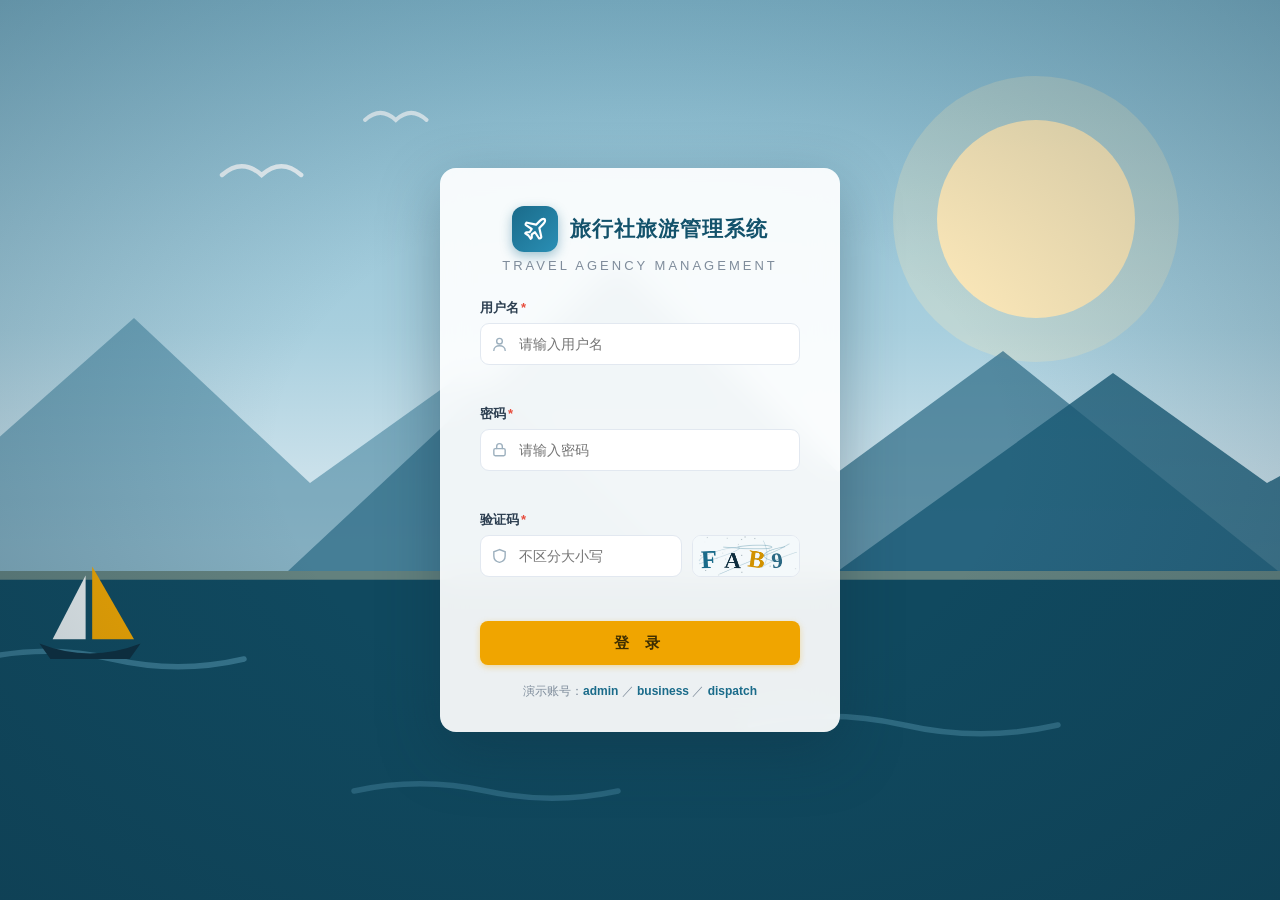
==== webapp/src/main/webapp/index.html @ b387b75a "初始提交：旅行社旅游管理系统（Servlet + SPA） 架构：Java Servlet 3.0 + MySQL 8.0 + SPA 单页应用 + 内嵌 Tomcat 9 前端：20 页面模块，步骤" ====
<!DOCTYPE html>
<html lang="zh-CN">
<head>
<meta charset="UTF-8">
<meta name="viewport" content="width=device-width, initial-scale=1.0">
<title>旅行社旅游管理系统</title>
<style>
/* ============================================================
   设计变量
============================================================ */
:root{
  --primary:#1A6B8A;
  --primary-dark:#13526B;
  --primary-light:#E3F0F5;
  --accent:#F0A500;
  --accent-dark:#D29200;
  --bg:#F4F7FA;
  --sidebar:#0D2D3E;
  --sidebar-hover:#16435C;
  --success:#27AE60;
  --warning:#E67E22;
  --danger:#E74C3C;
  --text:#2C3E50;
  --text-light:#7F8C9B;
  --border:#E2E8F0;
  --card-shadow:0 1px 3px rgba(13,45,62,.08), 0 4px 16px rgba(13,45,62,.06);
  --card-shadow-hover:0 4px 12px rgba(13,45,62,.12), 0 8px 28px rgba(13,45,62,.10);
  --radius:10px;
  --ease:cubic-bezier(.4,0,.2,1);
  --sidebar-w:240px;
  --sidebar-w-min:64px;
  --header-h:60px;
}
*{margin:0;padding:0;box-sizing:border-box}
html,body{height:100%}
body{
  font-family:"Segoe UI","Microsoft YaHei","PingFang SC",sans-serif;
  background:var(--bg);color:var(--text);font-size:14px;
  overflow:hidden;
}
button{font-family:inherit}
input,select,textarea{font-family:inherit;font-size:14px}

/* ============================================================
   通用：按钮 + ripple
============================================================ */
.btn{
  position:relative;overflow:hidden;
  display:inline-flex;align-items:center;justify-content:center;gap:6px;
  border:none;border-radius:8px;cursor:pointer;
  padding:9px 18px;font-size:14px;font-weight:600;
  transition:transform .18s var(--ease), box-shadow .18s var(--ease), background .18s var(--ease), opacity .18s;
  -webkit-user-select:none;user-select:none;
}
.btn:disabled{opacity:.65;cursor:not-allowed}
.btn-primary{background:var(--accent);color:#3D2E00;box-shadow:0 2px 6px rgba(240,165,0,.35)}
.btn-primary:hover:not(:disabled){transform:translateY(-2px);box-shadow:0 6px 16px rgba(240,165,0,.45)}
.btn-blue{background:var(--primary);color:#fff;box-shadow:0 2px 6px rgba(26,107,138,.3)}
.btn-blue:hover:not(:disabled){transform:translateY(-2px);box-shadow:0 6px 16px rgba(26,107,138,.4)}
.btn-ghost{background:#fff;color:var(--text);border:1px solid var(--border)}
.btn-ghost:hover:not(:disabled){transform:translateY(-2px);box-shadow:0 4px 10px rgba(13,45,62,.10)}
.btn-danger{background:var(--danger);color:#fff}
.btn-danger:hover:not(:disabled){transform:translateY(-2px);box-shadow:0 6px 16px rgba(231,76,60,.4)}
.btn .ripple{
  position:absolute;border-radius:50%;background:rgba(255,255,255,.55);
  transform:scale(0);animation:ripple .5s var(--ease) forwards;pointer-events:none;
}
@keyframes ripple{to{transform:scale(3.2);opacity:0}}
/* loading 状态 */
.btn.loading{pointer-events:none;opacity:.8}
.spinner{
  width:15px;height:15px;border-radius:50%;flex:none;
  border:2px solid rgba(0,0,0,.18);border-top-color:currentColor;
  animation:spin .7s linear infinite;
}
@keyframes spin{to{transform:rotate(360deg)}}

/* ============================================================
   登录页
============================================================ */
#loginView{
  position:fixed;inset:0;z-index:100;display:flex;align-items:center;justify-content:center;
  overflow:hidden;transition:opacity .4s var(--ease);
}
#loginView.leaving{opacity:0;pointer-events:none}
.login-bg{
  position:absolute;inset:-5%;width:110%;height:110%;
  animation:kenburns 30s var(--ease) infinite alternate;
  background:linear-gradient(180deg,#7FB6CC 0%,#A8CFDE 38%,#DCEAF1 60%,#F0E6C8 100%);
}
@keyframes kenburns{from{transform:scale(1)}to{transform:scale(1.08)}}
.login-bg svg{position:absolute;inset:0;width:100%;height:100%}
#loginView::after{ /* 暗角，提升卡片可读性 */
  content:"";position:absolute;inset:0;
  background:radial-gradient(ellipse at center,transparent 40%,rgba(13,45,62,.28) 100%);
  pointer-events:none;
}
.login-card{
  position:relative;z-index:2;width:400px;max-width:92vw;
  background:rgba(255,255,255,.92);-webkit-backdrop-filter:blur(14px);backdrop-filter:blur(14px);
  border-radius:16px;padding:38px 40px 32px;
  box-shadow:0 20px 60px rgba(13,45,62,.35);
  opacity:0;transform:translateY(40px);
  animation:cardIn .6s var(--ease) .15s forwards;
}
@keyframes cardIn{to{opacity:1;transform:translateY(0)}}
.login-logo{display:flex;align-items:center;gap:12px;justify-content:center;margin-bottom:6px}
.logo-mark{
  width:46px;height:46px;border-radius:12px;flex:none;
  background:linear-gradient(135deg,var(--primary),#2A8FB5);
  display:flex;align-items:center;justify-content:center;
  box-shadow:0 4px 12px rgba(26,107,138,.4);
}
.logo-mark svg{width:26px;height:26px}
.login-title{font-size:21px;font-weight:700;color:var(--primary-dark);letter-spacing:1px}
.login-sub{text-align:center;color:var(--text-light);font-size:13px;margin-bottom:26px;letter-spacing:3px}
.field{margin-bottom:18px;position:relative}
.field label{display:block;font-size:13px;font-weight:600;color:var(--text);margin-bottom:6px}
.field label .req{color:var(--danger);margin-left:2px}
.input-wrap{position:relative}
.input-wrap .icon{
  position:absolute;left:11px;top:50%;transform:translateY(-50%);
  width:17px;height:17px;color:#9DB0BE;pointer-events:none;
}
.field input{
  width:100%;height:42px;padding:0 36px 0 38px;
  border:1.5px solid var(--border);border-radius:9px;background:#fff;
  outline:none;color:var(--text);
  transition:border-color .2s var(--ease), box-shadow .2s var(--ease);
}
.field input:focus{border-color:var(--primary);box-shadow:0 0 0 3px rgba(26,107,138,.13)}
/* 校验状态 */
.field.error input{border-color:var(--danger);box-shadow:0 0 0 3px rgba(231,76,60,.12)}
.field.error .input-wrap{animation:shake .45s var(--ease)}
.field.ok input{border-color:var(--success)}
@keyframes shake{
  0%,100%{transform:translateX(0)}
  16%{transform:translateX(-7px)}33%{transform:translateX(6px)}
  50%{transform:translateX(-5px)}66%{transform:translateX(4px)}83%{transform:translateX(-2px)}
}
.field .msg{font-size:12px;color:var(--danger);margin-top:5px;min-height:15px;opacity:0;transform:translateY(-3px);transition:all .2s var(--ease)}
.field.error .msg{opacity:1;transform:translateY(0)}
.field .check{
  position:absolute;right:12px;top:50%;transform:translateY(-50%);
  color:var(--success);font-weight:700;font-size:15px;
  opacity:0;transition:opacity .25s var(--ease);pointer-events:none;
}
.field.ok .check{opacity:1}
.captcha-row{display:flex;gap:10px}
.captcha-row .input-wrap{flex:1}
#captchaCanvas{
  width:108px;height:42px;border-radius:9px;cursor:pointer;flex:none;
  border:1.5px solid var(--border);background:#fff;
  transition:box-shadow .2s var(--ease);
}
#captchaCanvas:hover{box-shadow:0 2px 8px rgba(13,45,62,.15)}
.login-btn{width:100%;height:44px;font-size:15px;letter-spacing:6px;margin-top:4px}
.login-foot{text-align:center;margin-top:18px;font-size:12px;color:var(--text-light)}
.login-foot b{color:var(--primary)}

/* ============================================================
   主框架布局
============================================================ */
#appShell{display:flex;height:100vh;opacity:0;transition:opacity .4s var(--ease)}
#appShell.ready{opacity:1}

/* ---------- 侧边栏 ---------- */
#sidebar{
  width:var(--sidebar-w);height:100%;flex:none;
  background:var(--sidebar);color:#B8CAD5;
  display:flex;flex-direction:column;
  transition:width .28s var(--ease);
  position:relative;z-index:30;
}
#sidebar .brand{
  height:var(--header-h);flex:none;display:flex;align-items:center;gap:11px;
  padding:0 16px;border-bottom:1px solid rgba(255,255,255,.07);overflow:hidden;white-space:nowrap;
}
#sidebar .brand .logo-mark{width:34px;height:34px;border-radius:9px}
#sidebar .brand .logo-mark svg{width:19px;height:19px}
#sidebar .brand b{color:#fff;font-size:16px;letter-spacing:1px;transition:opacity .2s var(--ease)}
.nav-scroll{flex:1;overflow-y:auto;overflow-x:hidden;padding:10px 0 16px;position:relative}
.nav-scroll::-webkit-scrollbar{width:5px}
.nav-scroll::-webkit-scrollbar-thumb{background:rgba(255,255,255,.15);border-radius:3px}
.nav-group-title{
  padding:16px 20px 7px;font-size:11px;color:#5E7B8C;letter-spacing:2px;
  white-space:nowrap;overflow:hidden;transition:opacity .2s var(--ease);
}
.nav-item{
  display:flex;align-items:center;gap:11px;height:42px;padding:0 18px;
  cursor:pointer;white-space:nowrap;position:relative;
  transition:background .18s var(--ease), color .18s var(--ease);
}
.nav-item:hover{background:var(--sidebar-hover);color:#fff}
.nav-item.active{background:rgba(26,107,138,.45);color:#fff}
.nav-item .nicon{width:18px;height:18px;flex:none}
.nav-item .ntext{transition:opacity .2s var(--ease)}
/* 滑动指示条 */
#navIndicator{
  position:absolute;left:0;width:3px;height:42px;border-radius:0 3px 3px 0;
  background:var(--accent);
  transition:transform .3s var(--ease), opacity .2s;
  box-shadow:0 0 8px rgba(240,165,0,.6);
}
/* 折叠态 */
#appShell.collapsed #sidebar{width:var(--sidebar-w-min)}
#appShell.collapsed .ntext,
#appShell.collapsed .nav-group-title,
#appShell.collapsed .brand b{opacity:0;clip-path:inset(0 100% 0 0)}
#appShell.collapsed .nav-item{padding:0 23px}
.ntext,.nav-group-title,.brand b{clip-path:inset(0 0 0 0);transition:opacity .2s var(--ease), clip-path .25s var(--ease)}

/* ---------- 主区域 ---------- */
.main-col{flex:1;display:flex;flex-direction:column;min-width:0}
#topbar{
  height:var(--header-h);flex:none;display:flex;align-items:center;gap:14px;
  padding:0 22px;background:rgba(255,255,255,.85);
  border-bottom:1px solid var(--border);
  position:relative;z-index:20;
  transition:backdrop-filter .3s var(--ease), box-shadow .3s var(--ease), background .3s var(--ease);
}
#topbar.scrolled{
  -webkit-backdrop-filter:blur(10px);backdrop-filter:blur(10px);
  background:rgba(255,255,255,.72);
  box-shadow:0 2px 12px rgba(13,45,62,.08);
}
#collapseBtn{
  width:34px;height:34px;border:none;background:transparent;border-radius:8px;cursor:pointer;
  display:flex;align-items:center;justify-content:center;color:var(--text-light);
  transition:background .18s,color .18s;
}
#collapseBtn:hover{background:var(--primary-light);color:var(--primary)}
.breadcrumb{font-size:14px;color:var(--text-light)}
.breadcrumb b{color:var(--text);font-weight:600}
.topbar-right{margin-left:auto;display:flex;align-items:center;gap:16px}
.user-chip{
  display:flex;align-items:center;gap:9px;cursor:pointer;padding:5px 10px;border-radius:9px;
  transition:background .18s;
}
.user-chip:hover{background:var(--primary-light)}
.avatar{
  width:32px;height:32px;border-radius:50%;flex:none;
  background:linear-gradient(135deg,var(--primary),#2A8FB5);
  color:#fff;display:flex;align-items:center;justify-content:center;font-weight:700;font-size:14px;
}
.user-chip .uname{font-weight:600}
.user-chip .urole{font-size:12px;color:var(--text-light)}

#content{flex:1;overflow-y:auto;padding:22px 24px 40px;scroll-behavior:smooth}
/* 页面切换动效 */
.page{animation:pageIn .28s var(--ease)}
@keyframes pageIn{from{opacity:0;transform:translateY(16px)}to{opacity:1;transform:translateY(0)}}
.page-title{font-size:19px;font-weight:700;color:var(--primary-dark);margin-bottom:4px}
.page-desc{color:var(--text-light);font-size:13px;margin-bottom:18px}

/* ============================================================
   卡片 / 滚动入场
============================================================ */
.card{
  background:#fff;border-radius:var(--radius);box-shadow:var(--card-shadow);
  padding:20px;transition:box-shadow .25s var(--ease);
}
.card:hover{box-shadow:var(--card-shadow-hover)}
.reveal{opacity:0;transform:translateY(24px);transition:opacity .5s var(--ease),transform .5s var(--ease)}
.reveal.shown{opacity:1;transform:translateY(0)}

/* 统计卡片 */
.stat-grid{display:grid;grid-template-columns:repeat(auto-fit,minmax(210px,1fr));gap:16px;margin-bottom:20px}
.stat-card{display:flex;align-items:center;gap:15px}
.stat-icon{
  width:48px;height:48px;border-radius:12px;flex:none;
  display:flex;align-items:center;justify-content:center;color:#fff;
}
.stat-icon svg{width:24px;height:24px}
.stat-card .num{font-size:25px;font-weight:800;color:var(--text);font-variant-numeric:tabular-nums}
.stat-card .lbl{font-size:12.5px;color:var(--text-light);margin-top:2px}

/* ============================================================
   表格
============================================================ */
.table-card{padding:0;overflow:hidden}
.table-toolbar{display:flex;align-items:center;gap:12px;padding:16px 20px;flex-wrap:wrap}
.table-toolbar .spacer{flex:1}
.search-box{position:relative}
.search-box input{
  height:36px;width:220px;padding:0 12px 0 34px;border:1.5px solid var(--border);border-radius:8px;
  outline:none;transition:border-color .2s,box-shadow .2s;background:#FAFCFD;
}
.search-box input:focus{border-color:var(--primary);box-shadow:0 0 0 3px rgba(26,107,138,.12);background:#fff}
.search-box svg{position:absolute;left:10px;top:50%;transform:translateY(-50%);width:16px;height:16px;color:#9DB0BE}
.filter-sel{
  height:36px;padding:0 10px;border:1.5px solid var(--border);border-radius:8px;outline:none;
  background:#FAFCFD;color:var(--text);cursor:pointer;transition:border-color .2s;
}
.filter-sel:focus{border-color:var(--primary)}
table{width:100%;border-collapse:collapse}
thead th{
  text-align:left;padding:11px 18px;font-size:12.5px;color:var(--text-light);
  background:#F8FAFC;border-bottom:1px solid var(--border);font-weight:600;letter-spacing:.5px;white-space:nowrap;
}
tbody td{padding:12px 18px;border-bottom:1px solid #EEF2F6;white-space:nowrap}
tbody tr{position:relative;transition:background .18s var(--ease)}
tbody tr:nth-child(even){background:#FAFCFD}
tbody tr:hover{background:var(--primary-light)}
tbody tr::before{ /* hover 左侧彩色竖线 */
  content:"";position:absolute;left:0;top:0;bottom:0;width:2px;background:var(--accent);
  transform:scaleY(0);transition:transform .2s var(--ease);
}
tbody tr:hover::before{transform:scaleY(1)}
/* 行 stagger 入场 */
tbody tr.row-in{opacity:0;transform:translateY(10px);animation:rowIn .35s var(--ease) forwards}
@keyframes rowIn{to{opacity:1;transform:translateY(0)}}
.op-link{
  background:none;border:none;cursor:pointer;font-size:13px;padding:3px 6px;border-radius:6px;
  color:var(--primary);transition:background .15s;
}
.op-link:hover{background:rgba(26,107,138,.1)}
.op-link.danger{color:var(--danger)}
.op-link.danger:hover{background:rgba(231,76,60,.1)}

/* 骨架屏 */
.sk-cell{height:14px;border-radius:6px;background:#EAEFF4;position:relative;overflow:hidden}
.sk-cell::after{
  content:"";position:absolute;inset:0;
  background:linear-gradient(90deg,transparent,rgba(255,255,255,.75),transparent);
  transform:translateX(-100%);animation:shimmer 1.3s infinite;
}
@keyframes shimmer{to{transform:translateX(100%)}}

/* 分页器 */
.pager{display:flex;align-items:center;gap:6px;padding:14px 20px;justify-content:flex-end}
.pager button{
  min-width:30px;height:30px;border:1px solid var(--border);background:#fff;border-radius:7px;
  cursor:pointer;color:var(--text);transition:all .15s var(--ease);padding:0 8px;
}
.pager button:hover:not(:disabled){border-color:var(--primary);color:var(--primary)}
.pager button.cur{background:var(--primary);border-color:var(--primary);color:#fff}
.pager button:disabled{opacity:.4;cursor:not-allowed}
.pager .pinfo{font-size:12.5px;color:var(--text-light);margin-right:auto}

/* ============================================================
   Badge
============================================================ */
.badge{
  display:inline-flex;align-items:center;gap:6px;
  padding:3px 10px;border-radius:999px;font-size:12px;font-weight:600;
}
.badge .dot{width:6px;height:6px;border-radius:50%;flex:none}
.badge-green{background:rgba(39,174,96,.12);color:#1E8A4C}.badge-green .dot{background:var(--success)}
.badge-orange{background:rgba(230,126,34,.13);color:#C2691A}.badge-orange .dot{background:var(--warning)}
.badge-red{background:rgba(231,76,60,.12);color:#C0392B}.badge-red .dot{background:var(--danger)}
.badge-gray{background:rgba(127,140,155,.14);color:#66788A}.badge-gray .dot{background:#92A4B4}
.badge-blue{background:rgba(26,107,138,.12);color:var(--primary)}.badge-blue .dot{background:var(--primary)}
/* 呼吸灯（进行中类状态） */
.badge.live .dot{animation:pulse 2s var(--ease) infinite}
@keyframes pulse{
  0%,100%{box-shadow:0 0 0 0 rgba(39,174,96,.5)}
  50%{box-shadow:0 0 0 5px rgba(39,174,96,0)}
}

/* ============================================================
   Modal
============================================================ */
#modalRoot{position:fixed;inset:0;z-index:200;display:none;align-items:center;justify-content:center}
#modalRoot.open{display:flex}
.modal-mask{
  position:absolute;inset:0;background:rgba(13,45,62,.5);
  opacity:0;transition:opacity .25s var(--ease);
}
#modalRoot.show .modal-mask{opacity:1}
.modal-box{
  position:relative;background:#fff;border-radius:14px;width:480px;max-width:92vw;max-height:86vh;
  display:flex;flex-direction:column;
  box-shadow:0 24px 70px rgba(13,45,62,.4);
  opacity:0;transform:scale(.92);
  transition:opacity .25s var(--ease), transform .25s var(--ease);
}
#modalRoot.show .modal-box{opacity:1;transform:scale(1)}
.modal-box.shake-hint{animation:modalShake .35s var(--ease)}
@keyframes modalShake{
  0%,100%{transform:scale(1) translateX(0)}
  25%{transform:scale(1) translateX(-6px)}50%{transform:scale(1) translateX(5px)}75%{transform:scale(1) translateX(-3px)}
}
.modal-head{display:flex;align-items:center;padding:18px 22px 0}
.modal-head h3{font-size:16px;color:var(--primary-dark)}
.modal-close{
  margin-left:auto;width:30px;height:30px;border:none;background:transparent;border-radius:8px;
  cursor:pointer;font-size:17px;color:var(--text-light);transition:background .15s,color .15s;
}
.modal-close:hover{background:rgba(231,76,60,.1);color:var(--danger)}
.modal-body{padding:16px 22px;overflow-y:auto}
.modal-foot{display:flex;justify-content:flex-end;gap:10px;padding:0 22px 20px}
.modal-body .field input,.modal-body .field select{
  padding:0 12px;height:40px;width:100%;border:1.5px solid var(--border);border-radius:9px;outline:none;
  transition:border-color .2s,box-shadow .2s;
}
.modal-body .field input:focus,.modal-body .field select:focus{border-color:var(--primary);box-shadow:0 0 0 3px rgba(26,107,138,.12)}
.confirm-icon{
  width:52px;height:52px;border-radius:50%;margin:4px auto 14px;
  background:rgba(231,76,60,.12);color:var(--danger);
  display:flex;align-items:center;justify-content:center;font-size:26px;font-weight:700;
}

/* ============================================================
   Toast
============================================================ */
#toastRoot{position:fixed;top:18px;left:50%;transform:translateX(-50%);z-index:300;display:flex;flex-direction:column;gap:10px;align-items:center}
.toast{
  display:flex;align-items:center;gap:9px;padding:10px 18px;border-radius:10px;background:#fff;
  box-shadow:0 8px 30px rgba(13,45,62,.2);font-size:13.5px;font-weight:600;
  opacity:0;transform:translateY(-14px);
  animation:toastIn .3s var(--ease) forwards;
}
.toast.out{animation:toastOut .3s var(--ease) forwards}
@keyframes toastIn{to{opacity:1;transform:translateY(0)}}
@keyframes toastOut{to{opacity:0;transform:translateY(-14px)}}
.toast.success{color:#1E8A4C}.toast.error{color:var(--danger)}.toast.info{color:var(--primary)}

/* 占位页 */
.placeholder-card{text-align:center;padding:70px 20px;color:var(--text-light)}
.placeholder-card .ph-icon{font-size:44px;margin-bottom:14px}
.placeholder-card h3{color:var(--text);margin-bottom:8px;font-size:17px}

/* ============================================================
   页面内表单（非弹窗）
============================================================ */
.page .field input,.page .field select{
  padding:0 12px;height:40px;width:100%;border:1.5px solid var(--border);border-radius:9px;
  outline:none;background:#fff;transition:border-color .2s,box-shadow .2s;color:var(--text);
}
.page .field input:focus,.page .field select:focus{border-color:var(--primary);box-shadow:0 0 0 3px rgba(26,107,138,.12)}
.form-grid{display:grid;grid-template-columns:repeat(auto-fit,minmax(220px,1fr));gap:0 18px}

/* ============================================================
   步骤条（分步表单）
============================================================ */
.steps{display:flex;align-items:center;justify-content:center;margin:6px 0 26px}
.step{display:flex;align-items:center;gap:10px}
.step .s-dot{
  width:34px;height:34px;border-radius:50%;background:#E2E8F0;color:var(--text-light);flex:none;
  display:flex;align-items:center;justify-content:center;font-weight:700;
  transition:background .3s var(--ease),color .3s,box-shadow .3s;
}
.step .s-name{font-size:13px;color:var(--text-light);transition:color .3s}
.step.active .s-dot{background:var(--primary);color:#fff;box-shadow:0 0 0 5px rgba(26,107,138,.15)}
.step.active .s-name{color:var(--primary);font-weight:700}
.step.done .s-dot{background:var(--success);color:#fff}
.step.done .s-name{color:var(--success)}
.s-line{width:70px;height:2px;background:#E2E8F0;margin:0 14px;position:relative;overflow:hidden}
.s-line::after{content:"";position:absolute;inset:0;background:var(--success);transform:scaleX(0);transform-origin:left;transition:transform .4s var(--ease)}
.s-line.done::after{transform:scaleX(1)}
.step-panel{animation:pageIn .3s var(--ease)}

/* 选择卡片（线路/班次/宾馆挑选） */
.pick-grid{display:grid;grid-template-columns:repeat(auto-fill,minmax(225px,1fr));gap:14px}
.pick-card{
  border:1.5px solid var(--border);border-radius:10px;padding:14px 16px;cursor:pointer;background:#fff;
  transition:transform .2s var(--ease),box-shadow .2s var(--ease),border-color .2s,background .2s;
}
.pick-card:hover{transform:translateY(-2px);box-shadow:var(--card-shadow-hover)}
.pick-card.sel{border-color:var(--primary);background:var(--primary-light);box-shadow:0 0 0 3px rgba(26,107,138,.15)}
.pick-card.disabled{opacity:.5;cursor:not-allowed}
.pick-card h4{font-size:14px;margin-bottom:6px;color:var(--primary-dark)}
.pick-card .pc-sub{font-size:12px;color:var(--text-light);line-height:1.7}
.pick-card .pc-price{color:var(--accent-dark);font-weight:800;font-size:16px}

/* 回执单 */
.receipt{border:1.5px dashed var(--accent);background:#FFFBF0;border-radius:12px;padding:18px 22px;animation:pageIn .35s var(--ease)}
.receipt h4{color:var(--accent-dark);margin-bottom:10px;font-size:15px}
.kv{width:100%;font-size:13.5px;border-collapse:collapse}
.kv tr,.kv tr:nth-child(even){background:none}
.kv tr:hover{background:none}
.kv tr::before{display:none}
.kv td{padding:6px 4px;border-bottom:none;white-space:normal}
.kv td:first-child{color:var(--text-light);width:100px}

/* ============================================================
   穿梭面板（入团/退团）
============================================================ */
.transfer{display:grid;grid-template-columns:1fr 1fr;gap:18px;margin-top:14px}
.t-panel{
  border:1.5px dashed var(--border);border-radius:12px;min-height:320px;padding:12px;
  transition:border-color .2s,background .2s;
}
.t-panel.dragover{border-color:var(--primary);background:var(--primary-light)}
.t-head{font-weight:700;color:var(--primary-dark);padding:4px 4px 12px;display:flex;align-items:center;gap:8px}
.t-head .badge{margin-left:auto}
.t-item{
  display:flex;align-items:center;gap:10px;background:#fff;border:1px solid var(--border);border-radius:9px;
  padding:9px 12px;margin-bottom:8px;cursor:grab;
  transition:box-shadow .18s var(--ease),transform .18s var(--ease),opacity .18s;
  animation:rowIn .3s var(--ease) backwards;
}
.t-item:hover{box-shadow:var(--card-shadow);transform:translateY(-1px)}
.t-item.dragging{opacity:.45}
.t-item .ti-sub{font-size:12px;color:var(--text-light)}
.t-item .op-link{margin-left:auto;flex:none}

/* ============================================================
   进度条
============================================================ */
.progress{height:8px;border-radius:99px;background:#E9EEF3;overflow:hidden}
.progress i{
  display:block;height:100%;border-radius:99px;background:var(--primary);
  transform:scaleX(var(--p,0));transform-origin:left;
  animation:growX .8s var(--ease) backwards;
}
@keyframes growX{from{transform:scaleX(0)}}
.progress i.ok{background:var(--success)}
.progress i.bad{background:var(--danger)}
.progress i.warn{background:var(--warning)}
.flash-green{animation:flashG .9s var(--ease)}
.flash-red{animation:flashR .9s var(--ease)}
@keyframes flashG{0%{box-shadow:0 0 0 0 rgba(39,174,96,.5)}100%{box-shadow:0 0 0 16px rgba(39,174,96,0)}}
@keyframes flashR{0%{box-shadow:0 0 0 0 rgba(231,76,60,.5)}100%{box-shadow:0 0 0 16px rgba(231,76,60,0)}}

/* ============================================================
   图表：柱状 / 折线 / 饼图
============================================================ */
.bars{display:flex;align-items:flex-end;gap:12px;height:230px;padding:6px 4px 0}
.bar-col{flex:1;height:100%;display:flex;flex-direction:column;align-items:center;gap:6px;min-width:0}
.bar-col .bv{font-size:11.5px;color:var(--text-light);font-weight:700}
.bar-col .bl{font-size:11.5px;color:var(--text-light);white-space:nowrap}
.bar-zone{flex:1;width:100%;display:flex;align-items:flex-end;justify-content:center}
.bar{
  width:min(40px,100%);border-radius:7px 7px 0 0;
  background:linear-gradient(180deg,#2A8FB5,var(--primary));
  transform-origin:bottom;animation:growBar .7s var(--ease) backwards;
  transition:filter .2s;
}
@keyframes growBar{from{transform:scaleY(0)}}
.bar-col:hover .bar{filter:brightness(1.18)}
.line-path{
  fill:none;stroke:var(--primary);stroke-width:2.5;stroke-linecap:round;stroke-linejoin:round;
  stroke-dasharray:1;stroke-dashoffset:1;animation:drawLine 1.4s var(--ease) .2s forwards;
}
@keyframes drawLine{to{stroke-dashoffset:0}}
.line-area{opacity:0;animation:fadeOp .8s var(--ease) 1s forwards}
@keyframes fadeOp{to{opacity:1}}
.line-dot{
  fill:#fff;stroke:var(--primary);stroke-width:2;cursor:pointer;
  transform-box:fill-box;transform-origin:center;
  animation:dotIn .35s var(--ease) both;
}
@keyframes dotIn{from{opacity:0;transform:scale(0)}to{opacity:1;transform:scale(1)}}
.pie-wrap{display:flex;align-items:center;gap:26px;flex-wrap:wrap;justify-content:center;padding:8px 0}
.pie-spin{transform-box:view-box;transform-origin:50% 50%;animation:pieIn .8s var(--ease) backwards}
@keyframes pieIn{from{opacity:0;transform:rotate(-40deg) scale(.85)}to{opacity:1;transform:rotate(0) scale(1)}}
.pie-sector{transition:transform .25s var(--ease),filter .2s;cursor:pointer;opacity:0;animation:fadeOp .4s var(--ease) both}
.pie-sector:hover{transform:translate(var(--px),var(--py));filter:brightness(1.1)}
.legend{display:flex;flex-direction:column;gap:9px}
.legend .li{display:flex;align-items:center;gap:9px;font-size:13px}
.legend .sw{width:12px;height:12px;border-radius:4px;flex:none}
.legend .lv{color:var(--text-light);margin-left:auto;padding-left:14px}

/* 排行榜 */
.rank-item{display:flex;align-items:center;gap:12px;padding:11px 2px;border-bottom:1px dashed #EEF2F6;animation:rowIn .35s var(--ease) backwards}
.rank-item:last-child{border-bottom:none}
.rank-no{
  width:25px;height:25px;border-radius:7px;background:#EFF4F8;color:var(--text-light);flex:none;
  font-weight:800;display:flex;align-items:center;justify-content:center;font-size:12.5px;
}
.rank-item:nth-child(1) .rank-no{background:var(--accent);color:#fff}
.rank-item:nth-child(2) .rank-no{background:#B8C7D4;color:#fff}
.rank-item:nth-child(3) .rank-no{background:#D9A36A;color:#fff}
.rank-item .rk-bar{flex:1}
.rank-item .rk-val{font-weight:800;color:var(--primary-dark);min-width:84px;text-align:right}

/* ============================================================
   日历（导游排班）
============================================================ */
.cal-head{display:flex;align-items:center;gap:14px;margin-bottom:14px}
.cal-head b{font-size:16px;color:var(--primary-dark);min-width:120px;text-align:center}
.cal{display:grid;grid-template-columns:repeat(7,1fr);gap:8px}
.cal .wd{text-align:center;font-size:12px;color:var(--text-light);padding:4px 0;font-weight:600}
.cal-cell{
  min-height:86px;border:1px solid var(--border);border-radius:9px;padding:6px 8px;cursor:pointer;background:#fff;
  transition:box-shadow .2s var(--ease),transform .2s var(--ease);animation:rowIn .3s var(--ease) backwards;
}
.cal-cell:hover{box-shadow:var(--card-shadow-hover);transform:translateY(-2px)}
.cal-cell.empty{visibility:hidden}
.cal-cell.today{border-color:var(--accent);box-shadow:0 0 0 2px rgba(240,165,0,.3)}
.cal-cell .d{font-weight:700;font-size:13px}
.cal-cell.today .d{color:var(--accent-dark)}
.cal-tag{
  display:block;font-size:11px;padding:2px 7px;border-radius:5px;margin-top:4px;
  white-space:nowrap;overflow:hidden;text-overflow:ellipsis;color:#fff;
}

/* ============================================================
   无障碍：减少动效
============================================================ */
@media (prefers-reduced-motion: reduce){
  *,*::before,*::after{
    animation-duration:.01ms !important;animation-iteration-count:1 !important;
    transition-duration:.01ms !important;scroll-behavior:auto !important;
  }
  .login-bg{animation:none}
  .reveal{opacity:1;transform:none}
}
</style>
</head>
<body>

<!-- ================= 登录页 ================= -->
<div id="loginView">
  <div class="login-bg">
    <!-- 旅行风景：远山 / 太阳 / 海面 / 飞鸟（内联 SVG，免外网依赖） -->
    <svg viewBox="0 0 1440 900" preserveAspectRatio="xMidYMax slice">
      <circle cx="1080" cy="240" r="90" fill="#FFE9B8" opacity=".95"/>
      <circle cx="1080" cy="240" r="130" fill="#FFE9B8" opacity=".25"/>
      <path d="M0 560 L260 330 L420 480 L560 380 L760 560 Z" fill="#3D7E99" opacity=".55"/>
      <path d="M400 560 L700 280 L900 470 L1050 360 L1300 560 Z" fill="#2C6A85" opacity=".7"/>
      <path d="M900 560 L1150 380 L1290 480 L1440 400 L1440 560 Z" fill="#1A5B76" opacity=".8"/>
      <rect x="0" y="560" width="1440" height="340" fill="#10495F"/>
      <path d="M0 560 h1440 v8 H0 Z" fill="#FFE9B8" opacity=".35"/>
      <path d="M120 640 q60 -14 120 0 t120 0" stroke="#5FA2BC" stroke-width="5" fill="none" opacity=".5" stroke-linecap="round"/>
      <path d="M820 700 q70 -16 140 0 t140 0" stroke="#5FA2BC" stroke-width="5" fill="none" opacity=".4" stroke-linecap="round"/>
      <path d="M460 760 q60 -13 120 0 t120 0" stroke="#5FA2BC" stroke-width="5" fill="none" opacity=".35" stroke-linecap="round"/>
      <path d="M340 200 q18 -16 36 0 q18 -16 36 0" stroke="#fff" stroke-width="4" fill="none" opacity=".8" stroke-linecap="round"/>
      <path d="M470 150 q14 -13 28 0 q14 -13 28 0" stroke="#fff" stroke-width="3.6" fill="none" opacity=".7" stroke-linecap="round"/>
      <!-- 帆船 -->
      <g transform="translate(220,600)">
        <path d="M-46 26 q46 18 92 0 l-10 14 h-72 Z" fill="#0D2D3E"/>
        <path d="M2 22 V-44 L40 22 Z" fill="#F0A500"/>
        <path d="M-4 22 V-36 L-34 22 Z" fill="#fff" opacity=".9"/>
      </g>
    </svg>
  </div>

  <div class="login-card">
    <div class="login-logo">
      <div class="logo-mark">
        <svg viewBox="0 0 24 24" fill="none" stroke="#fff" stroke-width="2" stroke-linecap="round" stroke-linejoin="round">
          <path d="M17.8 19.2 16 11l3.5-3.5C21 6 21.5 4 21 3c-1-.5-3 0-4.5 1.5L13 8 4.8 6.2c-.5-.1-.9.1-1.1.5l-.3.5c-.2.5-.1 1 .3 1.3L9 12l-2 3H4l-1 1 3 2 2 3 1-1v-3l3-2 3.5 5.3c.3.4.8.5 1.3.3l.5-.2c.4-.3.6-.7.5-1.2z"/>
        </svg>
      </div>
      <div class="login-title">旅行社旅游管理系统</div>
    </div>
    <div class="login-sub">TRAVEL AGENCY MANAGEMENT</div>

    <form id="loginForm" novalidate>
      <div class="field" id="fUser">
        <label>用户名<span class="req">*</span></label>
        <div class="input-wrap">
          <svg class="icon" viewBox="0 0 24 24" fill="none" stroke="currentColor" stroke-width="2" stroke-linecap="round"><circle cx="12" cy="8" r="4"/><path d="M4 21c0-4 3.6-6.5 8-6.5s8 2.5 8 6.5"/></svg>
          <input type="text" id="username" placeholder="请输入用户名" autocomplete="username">
          <span class="check">✓</span>
        </div>
        <div class="msg">请输入用户名</div>
      </div>

      <div class="field" id="fPass">
        <label>密码<span class="req">*</span></label>
        <div class="input-wrap">
          <svg class="icon" viewBox="0 0 24 24" fill="none" stroke="currentColor" stroke-width="2" stroke-linecap="round"><rect x="4" y="10" width="16" height="10" rx="2"/><path d="M8 10V7a4 4 0 0 1 8 0v3"/></svg>
          <input type="password" id="password" placeholder="请输入密码" autocomplete="current-password">
          <span class="check">✓</span>
        </div>
        <div class="msg">请输入密码</div>
      </div>

      <div class="field" id="fCode">
        <label>验证码<span class="req">*</span></label>
        <div class="captcha-row">
          <div class="input-wrap">
            <svg class="icon" viewBox="0 0 24 24" fill="none" stroke="currentColor" stroke-width="2" stroke-linecap="round"><path d="M12 3 4 6v6c0 4.5 3.4 8 8 9 4.6-1 8-4.5 8-9V6Z"/></svg>
            <input type="text" id="captchaInput" placeholder="不区分大小写" maxlength="4" autocomplete="off">
            <span class="check">✓</span>
          </div>
          <canvas id="captchaCanvas" width="216" height="84" title="点击刷新验证码"></canvas>
        </div>
        <div class="msg">验证码错误</div>
      </div>

      <button type="submit" class="btn btn-primary login-btn" id="loginBtn">登&nbsp;录</button>
    </form>
    <div class="login-foot">演示账号：<b>admin</b> ／ <b>business</b> ／ <b>dispatch</b></div>
  </div>
</div>

<!-- ================= 主框架 ================= -->
<div id="appShell" hidden>
  <aside id="sidebar">
    <div class="brand">
      <div class="logo-mark">
        <svg viewBox="0 0 24 24" fill="none" stroke="#fff" stroke-width="2" stroke-linecap="round" stroke-linejoin="round">
          <path d="M17.8 19.2 16 11l3.5-3.5C21 6 21.5 4 21 3c-1-.5-3 0-4.5 1.5L13 8 4.8 6.2c-.5-.1-.9.1-1.1.5l-.3.5c-.2.5-.1 1 .3 1.3L9 12l-2 3H4l-1 1 3 2 2 3 1-1v-3l3-2 3.5 5.3c.3.4.8.5 1.3.3l.5-.2c.4-.3.6-.7.5-1.2z"/>
        </svg>
      </div>
      <b>旅行社管理</b>
    </div>
    <nav class="nav-scroll" id="navScroll">
      <div id="navIndicator"></div>
      <!-- 菜单由 JS 渲染 -->
    </nav>
  </aside>

  <div class="main-col">
    <header id="topbar">
      <button id="collapseBtn" title="折叠/展开侧边栏">
        <svg width="19" height="19" viewBox="0 0 24 24" fill="none" stroke="currentColor" stroke-width="2" stroke-linecap="round"><path d="M3 6h18M3 12h18M3 18h18"/></svg>
      </button>
      <div class="breadcrumb" id="breadcrumb">首页 / <b>工作台</b></div>
      <div class="topbar-right">
        <span class="badge badge-green live"><span class="dot"></span>系统运行中</span>
        <div class="user-chip" id="userChip" title="点击退出登录">
          <div class="avatar">管</div>
          <div>
            <div class="uname">admin</div>
            <div class="urole">系统管理员</div>
          </div>
        </div>
      </div>
    </header>
    <main id="content"></main>
  </div>
</div>

<div id="modalRoot">
  <div class="modal-mask"></div>
  <div class="modal-box" id="modalBox"></div>
</div>
<div id="toastRoot"></div>

<script>
"use strict";
/* ============================================================
   工具
============================================================ */
const $  = (s, p=document) => p.querySelector(s);
const $$ = (s, p=document) => [...p.querySelectorAll(s)];
const reducedMotion = matchMedia("(prefers-reduced-motion: reduce)").matches;

/* ripple 水波纹（事件委托，作用于所有 .btn） */
document.addEventListener("pointerdown", e => {
  const btn = e.target.closest(".btn");
  if (!btn || btn.disabled || reducedMotion) return;
  const r = btn.getBoundingClientRect();
  const d = Math.max(r.width, r.height);
  const sp = document.createElement("span");
  sp.className = "ripple";
  sp.style.cssText = `width:${d}px;height:${d}px;left:${e.clientX-r.left-d/2}px;top:${e.clientY-r.top-d/2}px`;
  btn.appendChild(sp);
  sp.addEventListener("animationend", () => sp.remove());
});

/* 按钮 loading 状态 */
function setBtnLoading(btn, on, textWhile="处理中...") {
  if (on) {
    btn.dataset.html = btn.innerHTML;
    btn.classList.add("loading");
    btn.disabled = true;
    btn.innerHTML = `<span class="spinner"></span>${textWhile}`;
  } else {
    btn.classList.remove("loading");
    btn.disabled = false;
    btn.innerHTML = btn.dataset.html || btn.innerHTML;
  }
}

/* Toast */
function toast(msg, type="success", dur=2200) {
  const icons = {success:"✓", error:"✕", info:"ℹ"};
  const el = document.createElement("div");
  el.className = `toast ${type}`;
  el.innerHTML = `<b>${icons[type]||""}</b><span>${msg}</span>`;
  $("#toastRoot").appendChild(el);
  setTimeout(() => { el.classList.add("out"); el.addEventListener("animationend", () => el.remove()); }, dur);
}

/* ============================================================
   Modal
============================================================ */
const modalRoot = $("#modalRoot"), modalBox = $("#modalBox");
let modalOnOk = null;

function openModal({title, body, okText="确 认", danger=false, onOk=null, hideFoot=false}) {
  modalOnOk = onOk;
  modalBox.innerHTML = `
    <div class="modal-head"><h3>${title}</h3><button class="modal-close" data-close>✕</button></div>
    <div class="modal-body">${body}</div>
    ${hideFoot ? "" : `<div class="modal-foot">
      <button class="btn btn-ghost" data-close>取 消</button>
      <button class="btn ${danger ? "btn-danger" : "btn-primary"}" id="modalOkBtn">${okText}</button>
    </div>`}`;
  modalRoot.classList.add("open");
  requestAnimationFrame(() => requestAnimationFrame(() => modalRoot.classList.add("show")));
  const ok = $("#modalOkBtn");
  if (ok) ok.addEventListener("click", () => { if (modalOnOk) modalOnOk(ok); else closeModal(); });
}
function closeModal() {
  modalRoot.classList.remove("show");
  setTimeout(() => { modalRoot.classList.remove("open"); modalBox.innerHTML = ""; }, 260);
}
modalRoot.addEventListener("click", e => {
  if (e.target.closest("[data-close]")) return closeModal();
  if (e.target.classList.contains("modal-mask")) { /* 点蒙层：轻微 shake 提示 */
    modalBox.classList.remove("shake-hint");
    void modalBox.offsetWidth;
    modalBox.classList.add("shake-hint");
  }
});
document.addEventListener("keydown", e => { if (e.key === "Escape" && modalRoot.classList.contains("open")) closeModal(); });

function confirmDelete(name, after) {
  openModal({
    title: "删除确认", danger: true, okText: "确认删除",
    body: `<div class="confirm-icon">!</div>
           <p style="text-align:center;line-height:1.8">确定要删除 <b style="color:var(--danger)">${name}</b> 吗？<br>
           <span style="color:var(--text-light);font-size:12.5px">此操作不可恢复，请谨慎操作。</span></p>`,
    onOk(btn) {
      setBtnLoading(btn, true, "删除中...");
      setTimeout(() => { closeModal(); toast(`已删除：${name}`); if (after) after(); }, 700);
    }
  });
}

/* ============================================================
   验证码
============================================================ */
let captchaText = "";
function drawCaptcha() {
  const cv = $("#captchaCanvas"), ctx = cv.getContext("2d");
  const chars = "ABCDEFGHJKLMNPQRSTUVWXYZ23456789";
  captchaText = Array.from({length:4}, () => chars[Math.random()*chars.length|0]).join("");
  ctx.clearRect(0,0,cv.width,cv.height);
  ctx.fillStyle = "#F4F9FB"; ctx.fillRect(0,0,cv.width,cv.height);
  for (let i=0;i<5;i++){ /* 干扰线 */
    ctx.strokeStyle = `rgba(26,107,138,${.15+Math.random()*.2})`;
    ctx.lineWidth = 2; ctx.beginPath();
    ctx.moveTo(Math.random()*cv.width, Math.random()*cv.height);
    ctx.bezierCurveTo(Math.random()*cv.width,Math.random()*cv.height,Math.random()*cv.width,Math.random()*cv.height,Math.random()*cv.width,Math.random()*cv.height);
    ctx.stroke();
  }
  const colors = ["#1A6B8A","#0D2D3E","#D29200","#2C6A85"];
  captchaText.split("").forEach((ch,i) => {
    ctx.save();
    ctx.font = `bold ${44+Math.random()*10}px Georgia`;
    ctx.fillStyle = colors[i%colors.length];
    ctx.translate(30+i*48, 54+Math.random()*8-4);
    ctx.rotate((Math.random()*30-15)*Math.PI/180);
    ctx.fillText(ch, -14, 14);
    ctx.restore();
  });
  for (let i=0;i<26;i++){ /* 噪点 */
    ctx.fillStyle = `rgba(13,45,62,${Math.random()*.3})`;
    ctx.fillRect(Math.random()*cv.width, Math.random()*cv.height, 2.4, 2.4);
  }
}
$("#captchaCanvas").addEventListener("click", drawCaptcha);
drawCaptcha();

/* ============================================================
   登录逻辑（连接 MySQL 数据库）
============================================================ */
let currentUser = null;
function validateField(fieldEl, ok, msg) {
  fieldEl.classList.remove("error","ok");
  void fieldEl.offsetWidth;            /* 重置 shake 动画 */
  if (ok) fieldEl.classList.add("ok");
  else {
    if (msg) fieldEl.querySelector(".msg").textContent = msg;
    fieldEl.classList.add("error");
  }
  return ok;
}
["username","password","captchaInput"].forEach(id => {
  $("#"+id).addEventListener("input", e => e.target.closest(".field").classList.remove("error","ok"));
});

$("#loginForm").addEventListener("submit", async e => {
  e.preventDefault();
  const u = $("#username").value.trim(),
        p = $("#password").value,
        c = $("#captchaInput").value.trim().toUpperCase();
  let ok = true;
  ok = validateField($("#fUser"), !!u, "请输入用户名") && ok;
  ok = validateField($("#fPass"), !!p, "请输入密码") && ok;
  ok = validateField($("#fCode"), !!c && c === captchaText, c ? "验证码错误，请重新输入" : "请输入验证码") && ok;
  if (!ok) { if (c && c !== captchaText) drawCaptcha(); return; }

  const btn = $("#loginBtn");
  setBtnLoading(btn, true, "登录中...");
  try {
    const r = await fetch("/login", {
      method: "POST",
      headers: { "Content-Type": "application/x-www-form-urlencoded" },
      body: "username=" + encodeURIComponent(u) + "&password=" + encodeURIComponent(p) + "&fmt=json"
    });
    const d = await r.json();
    if (d.ok) {
      currentUser = { name: d.user, role: d.role, username: d.username };
      toast("登录成功，欢迎回来！");
      enterApp();
    } else {
      setBtnLoading(btn, false);
      validateField($("#fUser"), false, "用户名或密码错误");
      validateField($("#fPass"), false, " ");
      drawCaptcha(); $("#captchaInput").value = "";
      $("#fCode").classList.remove("ok");
    }
  } catch (ex) {
    setBtnLoading(btn, false);
    validateField($("#fUser"), false, "服务器连接失败");
  }
});

/* ============================================================
   API 工具层：连接 MySQL 后端
============================================================ */
const API_BASE = "/api";

async function apiGet(path) {
  const r = await fetch(API_BASE + path);
  if (!r.ok) throw new Error("HTTP " + r.status);
  return r.json();
}

async function apiPost(path, data) {
  const r = await fetch(API_BASE + path, {
    method: "POST",
    headers: { "Content-Type": "application/x-www-form-urlencoded" },
    body: new URLSearchParams(data).toString()
  });
  if (!r.ok) throw new Error("HTTP " + r.status);
  return r.json();
}

async function apiDel(path, data) {
  return apiPost(path + "/delete", data);
}

/* 从后端拉取所有数据并填充 MOCK */
async function loadAllData() {
  try {
    // 并行加载所有数据
    const [routes, batches, guides, hotels, tourists, registrations, groups, insurances, dashStats, users]
      = await Promise.all([
        apiGet("/routes").catch(() => ({data:[]})),
        apiGet("/batches").catch(() => ({data:[]})),
        apiGet("/guides").catch(() => ({data:[]})),
        apiGet("/hotels").catch(() => ({data:[]})),
        apiGet("/tourists").catch(() => ({data:[]})),
        apiGet("/registrations").catch(() => ({data:[]})),
        apiGet("/groups").catch(() => ({data:[]})),
        apiGet("/insurances").catch(() => ({data:[]})),
        apiGet("/dashboard/stats").catch(() => ({signups:0,inGroup:0,activeGroups:0,income:0})),
        (currentUser && currentUser.role === "管理员"
          ? apiGet("/users").catch(() => ({data:MOCK.users}))
          : Promise.resolve({data:MOCK.users}))
      ]);

    // 转换 routes 数据
    if (routes.data && routes.data.length) {
      MOCK.routes = routes.data.map(r => ({
        code: r.route_no,
        name: (r.start_place || "") + "→" + (r.end_place || ""),
        days: r.days || 1,
        spots: r.main_spots || "",
        price: 0,
        status: "在售",
        route_no: r.route_no,
        start_place: r.start_place,
        end_place: r.end_place
      }));
    }

    // 转换 batches 数据
    if (batches.data && batches.data.length) {
      MOCK.batches = batches.data.map(b => ({
        no: b.batch_no,
        route: (b.start_place || "") + "→" + (b.end_place || ""),
        depart: b.depart_date ? b.depart_date.substring(0,10) : "",
        status: "报名中",
        count: 0,
        batch_no: b.batch_no,
        route_no: b.route_no,
        price: b.price || 0,
        discount: b.discount || 1
      }));
    }

    // 转换 guides 数据
    if (guides.data && guides.data.length) {
      MOCK.guides = guides.data.map(g => ({
        no: g.guide_no,
        name: g.name || "",
        level: g.level || "初级",
        phone: "",
        status: "空闲",
        guide_no: g.guide_no,
        language: g.language
      }));
    }

    // 转换 hotels 数据
    if (hotels.data && hotels.data.length) {
      MOCK.hotels = hotels.data.map(h => ({
        name: h.hotel_name || "",
        addr: h.city || "",
        roomType: "标准间",
        price: h.price || 0,
        avail: 0,
        hotel_no: h.hotel_no,
        stars: h.stars
      }));
    }

    // 转换 tourists 数据
    if (tourists.data && tourists.data.length) {
      MOCK.tourists = tourists.data.map(t => ({
        name: t.name || "",
        idcard: t.id_card || "",
        phone: t.phone || "",
        batch: "",
        group: "",
        status: "已报名",
        tourist_no: t.tourist_no,
        gender: t.gender
      }));
    }

    // 转换 registrations 数据（仅当有实际数据时覆盖 MOCK）
    if (registrations.data && registrations.data.length) {
      REG_DATA = registrations.data.map(r => ({
        id: "BM" + (r.reg_no || ""),
        name: r.tourist_name || "",
        route: (r.start_place || "") + "→" + (r.end_place || ""),
        batch: r.batch_no || "待分配",
        fee: 0,
        status: "未成团",
        reg_no: r.reg_no,
        route_no: r.route_no
      }));
    }

    // 转换 groups 数据
    if (groups.data && groups.data.length) {
      MOCK.groups = groups.data.map(g => ({
        name: g.group_name || "",
        batch: g.batch_no || "",
        depart: g.depart_date ? g.depart_date.substring(0,10) : "",
        members: g.actual_count || 0,
        status: (g.actual_count || 0) >= 20 ? "已成团" : "未成团",
        guide: "",
        hotel: "",
        insured: false,
        paid: false,
        group_no: g.group_no
      }));
    }

    // 转换 users 数据
    if (users.data && users.data.length) {
      MOCK.users = users.data.map(u => ({
        username: u.username || "",
        realname: u.realname || "",
        role: u.role || "",
        phone: u.phone || "",
        status: u.status || "启用",
        created: u.created || ""
      }));
    }

    // 仪表盘统计（仅当 API 返回非零数据时才覆盖 MOCK，避免空数据库清零）
    if (dashStats && dashStats.ok && (dashStats.signups > 0 || dashStats.inGroup > 0 || dashStats.activeGroups > 0 || dashStats.income > 0)) {
      DASH_STATS = dashStats;
    }

    return true;
  } catch (e) {
    console.warn("API data load failed, using MOCK:", e.message);
    return false;
  }
}

// 全局数据存储（在 MOCK_SIGNUPS 定义后初始化，见下方）
let REG_DATA, DASH_STATS;

function enterApp() {
  const lv = $("#loginView"), shell = $("#appShell");
  // 更新顶栏用户信息
  if (currentUser) {
    const uname = $(".user-chip .uname"); if (uname) uname.textContent = currentUser.name;
    const urole = $(".user-chip .urole"); if (urole) urole.textContent = currentUser.role;
    const av = $(".user-chip .avatar"); if (av) av.textContent = currentUser.name.charAt(0);
  }
  // 按角色重建侧边栏菜单
  buildRoleNav();
  lv.classList.add("leaving");
  shell.hidden = false;
  requestAnimationFrame(() => shell.classList.add("ready"));
  setTimeout(() => lv.remove(), 450);
  // 先展示仪表盘，后台加载数据
  navigate("dashboard");
  loadAllData().then(() => {
    // 数据加载完成后刷新当前页面
    if (currentPage === "dashboard") navigate("dashboard");
  });
}

/* ============================================================
   菜单 & 路由
============================================================ */
const ICONS = {
  home:'<path d="M3 11 12 3l9 8"/><path d="M5 10v10h14V10"/>',
  user:'<circle cx="12" cy="8" r="4"/><path d="M4 21c0-4 3.6-6.5 8-6.5s8 2.5 8 6.5"/>',
  route:'<circle cx="6" cy="19" r="2"/><circle cx="18" cy="5" r="2"/><path d="M8 19h7a4 4 0 0 0 0-8H9a4 4 0 0 1 0-8h7"/>',
  bus:'<rect x="4" y="4" width="16" height="13" rx="2"/><path d="M4 11h16M8 21l1-4M16 21l-1-4"/>',
  flag:'<path d="M5 21V4"/><path d="M5 4h12l-2.5 4L17 12H5"/>',
  hotel:'<rect x="4" y="3" width="16" height="18" rx="2"/><path d="M9 8h2m2 0h2M9 12h2m2 0h2M9 16h2m2 0h2"/>',
  form:'<rect x="5" y="3" width="14" height="18" rx="2"/><path d="M9 8h6M9 12h6M9 16h4"/>',
  card:'<rect x="3" y="5" width="18" height="14" rx="2"/><circle cx="9" cy="11" r="2"/><path d="M14 9h4m-4 4h4M6 17h12"/>',
  group:'<circle cx="9" cy="8" r="3.5"/><path d="M2.5 20c0-3.5 3-5.5 6.5-5.5s6.5 2 6.5 5.5"/><circle cx="17" cy="9" r="2.5"/><path d="M17.5 14.5c2.5.4 4 2.2 4 4.7"/>',
  swap:'<path d="M7 4 3 8l4 4M3 8h13M17 20l4-4-4-4M21 16H8"/>',
  shield:'<path d="M12 3 4 6v6c0 4.5 3.4 8 8 9 4.6-1 8-4.5 8-9V6Z"/><path d="m9 12 2 2 4-4"/>',
  assign:'<circle cx="9" cy="7" r="3.5"/><path d="M3 20c0-3.5 2.7-5.5 6-5.5s6 2 6 5.5"/><path d="m15 9 2 2 4-4"/>',
  bed:'<path d="M3 18V8m0 6h18v4M3 14h18a0 0 0 0 0 0 0v-2a3 3 0 0 0-3-3h-8v5"/><circle cx="7" cy="11" r="1.6"/>',
  policy:'<path d="M12 3 4 6v6c0 4.5 3.4 8 8 9 4.6-1 8-4.5 8-9V6Z"/><path d="M12 8v5m-2.5-2.5h5"/>',
  money:'<circle cx="12" cy="12" r="9"/><path d="M9 9.5 12 13l3-3.5M12 13v5M9.5 15h5"/>',
  chart:'<path d="M4 20V10m6 10V4m6 16v-7m4 7H2"/>',
  list:'<path d="M9 5h12M9 12h12M9 19h12"/><circle cx="4" cy="5" r="1.4"/><circle cx="4" cy="12" r="1.4"/><circle cx="4" cy="19" r="1.4"/>',
  calendar:'<rect x="3" y="5" width="18" height="16" rx="2"/><path d="M3 10h18M8 3v4m8-4v4"/>',
  search:'<circle cx="11" cy="11" r="7"/><path d="m20 20-3.5-3.5"/>',
  dash:'<circle cx="12" cy="13" r="8"/><path d="M12 13l3.5-3.5M9 21h6"/>'
};
function navIcon(name){
  return `<svg class="nicon" viewBox="0 0 24 24" fill="none" stroke="currentColor" stroke-width="1.8" stroke-linecap="round" stroke-linejoin="round">${ICONS[name]||ICONS.list}</svg>`;
}

const MENU = [
  {group:"工作台", items:[ {id:"dashboard", name:"系统首页", icon:"home"} ]},
  {group:"系统管理", items:[ {id:"users", name:"用户管理", icon:"user"} ]},
  {group:"基础信息管理", items:[
    {id:"routes",  name:"线路管理", icon:"route"},
    {id:"batches", name:"班次管理", icon:"bus"},
    {id:"guides",  name:"导游档案", icon:"flag"},
    {id:"hotels",  name:"宾馆档案", icon:"hotel"},
  ]},
  {group:"报名组团", items:[
    {id:"signup",      name:"游客报名", icon:"form"},
    {id:"tourists",    name:"游客档案", icon:"card"},
    {id:"createGroup", name:"创建旅游团", icon:"group"},
    {id:"joinQuit",    name:"入团 / 退团", icon:"swap"},
    {id:"groupCheck",  name:"成团校验", icon:"shield"},
  ]},
  {group:"调度管理", items:[
    {id:"guideAssign", name:"导游随团安排", icon:"assign"},
    {id:"hotelAssign", name:"宾馆住宿安排", icon:"bed"},
  ]},
  {group:"保险结算", items:[
    {id:"insurance",  name:"团体投保", icon:"policy"},
    {id:"settlement", name:"团费结算", icon:"money"},
  ]},
  {group:"查询统计", items:[
    {id:"qBatch",   name:"按线路查班次", icon:"chart"},
    {id:"qMembers", name:"团员名单查询", icon:"list"},
    {id:"qGuide",   name:"导游排班查询", icon:"calendar"},
    {id:"qHotel",   name:"宾馆接待查询", icon:"search"},
    {id:"qIncome",  name:"收入统计", icon:"dash"},
  ]},
];
const PAGE_GROUP = {};
MENU.forEach(g => g.items.forEach(it => PAGE_GROUP[it.id] = {group:g.group, name:it.name}));

// 角色 → 可见页面
const ROLE_PAGES = {
  '管理员': ['dashboard','users','routes','batches','guides','hotels','signup','tourists','createGroup','joinQuit','groupCheck','guideAssign','hotelAssign','insurance','settlement','qBatch','qMembers','qGuide','qHotel','qIncome'],
  '业务员': ['dashboard','routes','batches','signup','tourists','createGroup','joinQuit','groupCheck','qMembers'],
  '调度员': ['dashboard','batches','guideAssign','hotelAssign','qGuide','qHotel'],
  '财务':   ['dashboard','insurance','settlement','qIncome'],
  '经理':   ['dashboard','qBatch','qMembers','qGuide','qHotel','qIncome'],
};

/* 渲染菜单（初始加载全显示，登录后按角色重建） */
const navScroll = $("#navScroll");
function buildRoleNav(){
  // 保留 #navIndicator，只清除动态菜单项
  $$(".nav-group-title, .nav-item:not(#navIndicator)", navScroll).forEach(el => el.remove());
  const role = currentUser?.role || '';
  const allowed = ROLE_PAGES[role] || [];
  MENU.forEach(g => {
    const items = allowed.length > 0 ? g.items.filter(it => allowed.includes(it.id)) : g.items;
    if (items.length === 0) return;
    const t = document.createElement("div");
    t.className = "nav-group-title"; t.textContent = g.group;
    navScroll.appendChild(t);
    items.forEach(it => {
      const a = document.createElement("div");
      a.className = "nav-item"; a.dataset.page = it.id; a.title = it.name;
      a.innerHTML = `${navIcon(it.icon)}<span class="ntext">${it.name}</span>`;
      a.addEventListener("click", () => navigate(it.id));
      navScroll.appendChild(a);
    });
  });
}
buildRoleNav(); // 初始加载

/* 激活指示条滑动 */
function moveIndicator(item) {
  const bar = $("#navIndicator");
  if (!item) { bar.style.opacity = 0; return; }
  bar.style.opacity = 1;
  bar.style.transform = `translateY(${item.offsetTop}px)`;
}

let currentPage = null;
function navigate(pageId) {
  if (currentPage === pageId) return;
  currentPage = pageId;
  $$(".nav-item").forEach(n => n.classList.toggle("active", n.dataset.page === pageId));
  moveIndicator($(`.nav-item[data-page="${pageId}"]`));
  const meta = PAGE_GROUP[pageId];
  $("#breadcrumb").innerHTML = `${meta.group} / <b>${meta.name}</b>`;
  const content = $("#content");
  content.scrollTop = 0;
  content.innerHTML = "";
  const page = document.createElement("div");
  page.className = "page";
  page.innerHTML = (PAGES[pageId] || pagePlaceholder)(meta);
  content.appendChild(page);
  if (PAGE_INIT[pageId]) PAGE_INIT[pageId](page);
  bindReveal(page);
}

/* 侧边栏折叠 */
$("#collapseBtn").addEventListener("click", () => {
  $("#appShell").classList.toggle("collapsed");
  /* 折叠后重新定位指示条 */
  setTimeout(() => moveIndicator($(".nav-item.active")), 300);
});

/* header 滚动磨砂 */
$("#content").addEventListener("scroll", e => {
  $("#topbar").classList.toggle("scrolled", e.target.scrollTop > 8);
});

/* 退出登录 */
$("#userChip").addEventListener("click", () => {
  openModal({
    title:"退出登录", okText:"退出",
    body:`<p style="line-height:1.8;padding:6px 0">确定要退出当前账号 <b>${currentUser?currentUser.name:'admin'}</b> 吗？</p>`,
    onOk(){ location.reload(); }
  });
});

/* ============================================================
   滚动入场（IntersectionObserver, threshold 0.15）
============================================================ */
const io = new IntersectionObserver(entries => {
  entries.forEach(en => {
    if (en.isIntersecting) {
      en.target.classList.add("shown");
      if (en.target.dataset.countTo) countUp(en.target);
      io.unobserve(en.target);
    }
  });
}, {root: $("#content"), threshold: 0.15});
function bindReveal(scope){ $$(".reveal", scope).forEach(el => io.observe(el)); $$("[data-count-to]", scope).forEach(el => io.observe(el)); }

/* CountUp 数字滚动 */
function countUp(el) {
  const target = parseFloat(el.dataset.countTo);
  const decimals = +(el.dataset.decimals || 0);
  const prefix = el.dataset.prefix || "", suffix = el.dataset.suffix || "";
  if (reducedMotion) { el.textContent = prefix + target.toLocaleString("zh-CN",{minimumFractionDigits:decimals,maximumFractionDigits:decimals}) + suffix; return; }
  const dur = 1500, t0 = performance.now();
  (function tick(t){
    const p = Math.min((t - t0) / dur, 1);
    const eased = 1 - Math.pow(1 - p, 3);
    el.textContent = prefix + (target * eased).toLocaleString("zh-CN",{minimumFractionDigits:decimals,maximumFractionDigits:decimals}) + suffix;
    if (p < 1) requestAnimationFrame(tick);
  })(t0);
}

/* ============================================================
   Mock 数据（仪表盘示例）
============================================================ */
const MOCK_SIGNUPS = [
  {id:"BM20260601", name:"王晓梅", route:"桂林山水4日游",  batch:"GL-0615", fee:2680, status:"已成团"},
  {id:"BM20260602", name:"李建国", route:"云南大理6日游",  batch:"YN-0618", fee:4280, status:"未成团"},
  {id:"BM20260603", name:"张诗琪", route:"海南三亚5日游",  batch:"HN-0620", fee:3980, status:"已成团"},
  {id:"BM20260604", name:"刘洋",   route:"桂林山水4日游",  batch:"GL-0615", fee:2680, status:"已成团"},
  {id:"BM20260605", name:"陈思远", route:"西安古都3日游",  batch:"XA-0622", fee:1980, status:"未成团"},
  {id:"BM20260606", name:"赵欣怡", route:"张家界森林5日游",batch:"ZJ-0625", fee:3580, status:"未成团"},
  {id:"BM20260607", name:"孙嘉树", route:"云南大理6日游",  batch:"YN-0618", fee:4280, status:"已解散"},
  {id:"BM20260608", name:"周文博", route:"海南三亚5日游",  batch:"HN-0620", fee:3980, status:"已成团"},
];

// 全局运行时数据（初始化为 MOCK 数据，登录后由 loadAllData() 从后端覆盖）
if (!REG_DATA) REG_DATA = [...MOCK_SIGNUPS];
if (!DASH_STATS) DASH_STATS = { signups: 386, inGroup: 1248, activeGroups: 23, income: 128.6 };

function statusBadge(s){
  if (s === "已成团") return `<span class="badge badge-green live"><span class="dot"></span>已成团</span>`;
  if (s === "未成团") return `<span class="badge badge-orange"><span class="dot"></span>未成团</span>`;
  return `<span class="badge badge-gray"><span class="dot"></span>已解散</span>`;
}

/* ============================================================
   页面模板
============================================================ */
function pagePlaceholder(meta){
  return `
  <div class="page-title">${meta.name}</div>
  <div class="page-desc">${meta.group} · 待实现页面</div>
  <div class="card placeholder-card reveal">
    <div class="ph-icon">🚧</div>
    <h3>「${meta.name}」页面待实现</h3>
    <p>布局框架与设计风格确认后，将按计划逐页交付此模块。</p>
  </div>`;
}

const PAGES = {
  dashboard(){
    return `
    <div class="page-title">工作台</div>
    <div class="page-desc">欢迎回来，${currentUser?currentUser.name:'admin'}！当前角色：${currentUser?currentUser.role:'管理员'}</div>

    <div class="stat-grid">
      ${[
        {lbl:"本月报名人数", to:DASH_STATS.signups || 0,  icon:"form",  bg:"linear-gradient(135deg,#1A6B8A,#2A8FB5)", suffix:" 人"},
        {lbl:"在团游客",     to:DASH_STATS.inGroup || 0, icon:"group", bg:"linear-gradient(135deg,#27AE60,#4FC97E)", suffix:" 人"},
        {lbl:"进行中团次",   to:DASH_STATS.activeGroups || 0,   icon:"flag",  bg:"linear-gradient(135deg,#F0A500,#FFC23E)", suffix:" 个"},
        {lbl:"本月收入(万元)",to:DASH_STATS.income || 0,icon:"money", bg:"linear-gradient(135deg,#E67E22,#F39C4E)", decimals:1, prefix:"¥ "},
      ].map((c,i) => `
      <div class="card stat-card reveal" style="transition-delay:${i*70}ms">
        <div class="stat-icon" style="background:${c.bg}">${navIcon(c.icon)}</div>
        <div>
          <div class="num" data-count-to="${c.to}" data-decimals="${c.decimals||0}" data-prefix="${c.prefix||""}" data-suffix="${c.suffix||""}">0</div>
          <div class="lbl">${c.lbl}</div>
        </div>
      </div>`).join("")}
    </div>

    <div class="card table-card reveal">
      <div class="table-toolbar">
        <b style="font-size:15px;color:var(--primary-dark)">最新报名记录</b>
        <div class="spacer"></div>
        <div class="search-box">
          <svg viewBox="0 0 24 24" fill="none" stroke="currentColor" stroke-width="2" stroke-linecap="round"><circle cx="11" cy="11" r="7"/><path d="m20 20-3.5-3.5"/></svg>
          <input id="dashSearch" placeholder="搜索姓名 / 线路 / 班次...">
        </div>
        <select class="filter-sel" id="dashFilter">
          <option value="">全部状态</option>
          <option>已成团</option><option>未成团</option><option>已解散</option>
        </select>
        <button class="btn btn-primary" id="demoAddBtn">＋ 新增报名</button>
      </div>
      <div style="overflow-x:auto">
        <table>
          <thead><tr>
            <th>报名编号</th><th>游客姓名</th><th>线路</th><th>班次</th><th>团费</th><th>状态</th><th>操作</th>
          </tr></thead>
          <tbody id="dashTbody"></tbody>
        </table>
      </div>
      <div class="pager" id="dashPager"></div>
    </div>`;
  }
};

/* ============================================================
   页面初始化逻辑
============================================================ */
const PAGE_INIT = {
  dashboard(page){
    const tbody = $("#dashTbody", page);
    const PAGE_SIZE = 5;
    let kw = "", st = "", cur = 1;

    function skeleton(){
      tbody.innerHTML = Array.from({length:PAGE_SIZE}, () =>
        `<tr>${Array.from({length:7}, (_,i) => `<td><div class="sk-cell" style="width:${[72,56,120,64,48,68,90][i]}px"></div></td>`).join("")}</tr>`
      ).join("");
    }
    function filtered(){
      return REG_DATA.filter(r =>
        (!kw || (r.name+r.route+r.batch+r.id).toLowerCase().includes(kw)) &&
        (!st || r.status === st));
    }
    function renderRows(){
      const data = filtered();
      const pages = Math.max(1, Math.ceil(data.length / PAGE_SIZE));
      cur = Math.min(cur, pages);
      const slice = data.slice((cur-1)*PAGE_SIZE, cur*PAGE_SIZE);
      tbody.innerHTML = slice.length ? slice.map((r,i) => `
        <tr class="row-in" style="animation-delay:${i*40}ms">
          <td style="color:var(--text-light)">${r.id}</td>
          <td><b>${r.name}</b></td>
          <td>${r.route}</td>
          <td><span class="badge badge-blue">${r.batch}</span></td>
          <td>¥ ${r.fee.toLocaleString()}</td>
          <td>${statusBadge(r.status)}</td>
          <td>
            <button class="op-link" data-op="view" data-id="${r.id}">查看</button>
            <button class="op-link" data-op="edit" data-id="${r.id}">编辑</button>
            <button class="op-link danger" data-op="del" data-id="${r.id}">删除</button>
          </td>
        </tr>`).join("")
        : `<tr><td colspan="7" style="text-align:center;color:var(--text-light);padding:34px">未找到匹配记录</td></tr>`;
      renderPager(data.length, pages);
    }
    function renderPager(total, pages){
      $("#dashPager", page).innerHTML = `
        <span class="pinfo">共 ${total} 条记录，第 ${cur}/${pages} 页</span>
        <button ${cur===1?"disabled":""} data-pg="prev">‹</button>
        ${Array.from({length:pages}, (_,i) => `<button class="${i+1===cur?"cur":""}" data-pg="${i+1}">${i+1}</button>`).join("")}
        <button ${cur===pages?"disabled":""} data-pg="next">›</button>`;
    }
    $("#dashPager", page).addEventListener("click", e => {
      const b = e.target.closest("button[data-pg]");
      if (!b || b.disabled) return;
      const v = b.dataset.pg;
      cur = v === "prev" ? cur-1 : v === "next" ? cur+1 : +v;
      renderRows();
    });
    $("#dashSearch", page).addEventListener("input", e => { kw = e.target.value.trim().toLowerCase(); cur = 1; renderRows(); });
    $("#dashFilter", page).addEventListener("change", e => { st = e.target.value; cur = 1; renderRows(); });

    /* 操作列 */
    tbody.addEventListener("click", e => {
      const b = e.target.closest(".op-link");
      if (!b) return;
      const rec = REG_DATA.find(r => r.id === b.dataset.id);
      if (b.dataset.op === "del") {
        confirmDelete(`报名记录 ${rec.id}（${rec.name}）`, () => {
          REG_DATA.splice(REG_DATA.indexOf(rec), 1);
          renderRows();
        });
      } else if (b.dataset.op === "view") {
        openModal({title:"报名详情", hideFoot:true, body:`
          <table style="font-size:13.5px">
            ${Object.entries({编号:rec.id, 姓名:rec.name, 线路:rec.route, 班次:rec.batch, 团费:"¥ "+rec.fee.toLocaleString(), 状态:rec.status})
              .map(([k,v]) => `<tr><td style="color:var(--text-light);width:90px">${k}</td><td><b>${v}</b></td></tr>`).join("")}
          </table>`});
      } else {
        demoFormModal("编辑报名", rec, renderRows);
      }
    });
    $("#demoAddBtn", page).addEventListener("click", () => demoFormModal("新增报名", null, renderRows));

    /* 骨架屏 → stagger 入场 */
    skeleton();
    setTimeout(renderRows, reducedMotion ? 0 : 750);
  }
};

/* 示例表单弹窗（演示必填校验动效） */
function demoFormModal(title, rec, after){
  openModal({
    title, okText:"提 交",
    body:`
      <div class="field" id="mfName">
        <label>游客姓名<span class="req">*</span></label>
        <div class="input-wrap"><input id="mName" value="${rec?rec.name:""}" placeholder="请输入姓名"><span class="check" style="right:14px">✓</span></div>
        <div class="msg">请输入游客姓名</div>
      </div>
      <div class="field" id="mfRoute">
        <label>旅游线路<span class="req">*</span></label>
        <div class="input-wrap">
          <select id="mRoute">
            <option value="">请选择线路</option>
            ${["桂林山水4日游","云南大理6日游","海南三亚5日游","西安古都3日游","张家界森林5日游"]
              .map(r => `<option ${rec&&rec.route===r?"selected":""}>${r}</option>`).join("")}
          </select>
        </div>
        <div class="msg">请选择旅游线路</div>
      </div>
      <div class="field" id="mfFee">
        <label>团费（元）<span class="req">*</span></label>
        <div class="input-wrap"><input id="mFee" type="number" value="${rec?rec.fee:""}" placeholder="请输入团费金额"><span class="check" style="right:14px">✓</span></div>
        <div class="msg">请输入有效的团费金额</div>
      </div>`,
    onOk(btn){
      const name = $("#mName").value.trim(), route = $("#mRoute").value, fee = +$("#mFee").value;
      let ok = true;
      ok = validateField($("#mfName"), !!name) && ok;
      ok = validateField($("#mfRoute"), !!route) && ok;
      ok = validateField($("#mfFee"), fee > 0) && ok;
      if (!ok) return;
      setBtnLoading(btn, true);
      setTimeout(() => {
        if (rec) { rec.name = name; rec.route = route; rec.fee = fee; }
        else REG_DATA.unshift({id:"BM"+Date.now().toString().slice(-8), name, route, batch:"待分配", fee, status:"未成团"});
        closeModal(); toast(`${title}成功`); if (after) after();
      }, 700);
    }
  });
}

/* ============================================================
   全量 Mock 数据
============================================================ */
const MOCK = {
  users:[
    {username:"admin",     realname:"系统管理员", role:"管理员", phone:"138****0001", status:"启用", created:"2025-01-12"},
    {username:"zhangwei",  realname:"张伟",   role:"业务员", phone:"139****2341", status:"启用", created:"2025-03-08"},
    {username:"liuna",     realname:"刘娜",   role:"业务员", phone:"137****8876", status:"启用", created:"2025-04-22"},
    {username:"wangqiang", realname:"王强",   role:"调度员", phone:"136****5523", status:"启用", created:"2025-05-15"},
    {username:"chenjing",  realname:"陈静",   role:"财务",   phone:"135****9012", status:"停用", created:"2025-06-30"},
    {username:"zhaolei",   realname:"赵磊",   role:"经理",   phone:"138****3344", status:"启用", created:"2025-02-01"},
    {username:"sunli",     realname:"孙丽",   role:"调度员", phone:"150****7788", status:"停用", created:"2025-08-19"},
  ],
  routes:[
    {code:"L001", name:"桂林山水4日游",   days:4, spots:"漓江、象鼻山、阳朔西街、龙脊梯田", price:2680, status:"在售"},
    {code:"L002", name:"云南大理6日游",   days:6, spots:"大理古城、洱海、苍山、丽江古城",   price:4280, status:"在售"},
    {code:"L003", name:"海南三亚5日游",   days:5, spots:"亚龙湾、天涯海角、蜈支洲岛、南山寺", price:3980, status:"在售"},
    {code:"L004", name:"西安古都3日游",   days:3, spots:"兵马俑、大雁塔、华清池、回民街",   price:1980, status:"在售"},
    {code:"L005", name:"张家界森林5日游", days:5, spots:"天门山、袁家界、金鞭溪、玻璃栈道", price:3580, status:"在售"},
    {code:"L006", name:"哈尔滨冰雪4日游", days:4, spots:"冰雪大世界、中央大街、太阳岛",     price:3280, status:"下架"},
  ],
  batches:[
    {no:"GL-0615", route:"桂林山水4日游",   depart:"2026-06-15", status:"已满",   count:48},
    {no:"YN-0618", route:"云南大理6日游",   depart:"2026-06-18", status:"报名中", count:16},
    {no:"HN-0620", route:"海南三亚5日游",   depart:"2026-06-20", status:"报名中", count:35},
    {no:"XA-0622", route:"西安古都3日游",   depart:"2026-06-22", status:"报名中", count:12},
    {no:"ZJ-0625", route:"张家界森林5日游", depart:"2026-06-25", status:"报名中", count:24},
    {no:"GL-0701", route:"桂林山水4日游",   depart:"2026-07-01", status:"报名中", count:9},
    {no:"YN-0705", route:"云南大理6日游",   depart:"2026-07-05", status:"报名中", count:3},
    {no:"XA-0608", route:"西安古都3日游",   depart:"2026-06-08", status:"已出发", count:42},
    {no:"HN-0601", route:"海南三亚5日游",   depart:"2026-06-01", status:"已结束", count:39},
  ],
  guides:[
    {no:"G001", name:"林晓彤", level:"高级", phone:"139****1122", status:"带团中"},
    {no:"G002", name:"黄志远", level:"特级", phone:"138****3345", status:"空闲"},
    {no:"G003", name:"徐婷婷", level:"中级", phone:"137****6678", status:"空闲"},
    {no:"G004", name:"马俊飞", level:"高级", phone:"136****9901", status:"带团中"},
    {no:"G005", name:"何雨欣", level:"初级", phone:"135****2234", status:"休假"},
    {no:"G006", name:"郑凯文", level:"中级", phone:"159****5567", status:"空闲"},
    {no:"G007", name:"吴佩珊", level:"高级", phone:"158****8890", status:"空闲"},
  ],
  hotels:[
    {name:"桂林漓江大酒店",   addr:"桂林市象山区滨江路21号",   roomType:"标准双人间", price:328, avail:26},
    {name:"大理风花雪月酒店", addr:"大理市古城南门街12号",     roomType:"大床房",     price:412, avail:14},
    {name:"三亚湾海景酒店",   addr:"三亚市三亚湾路88号",       roomType:"海景标间",   price:568, avail:31},
    {name:"西安钟楼饭店",     addr:"西安市碑林区南大街110号",  roomType:"标准双人间", price:296, avail:8},
    {name:"张家界武陵源宾馆", addr:"张家界市武陵源区军地坪",   roomType:"三人间",     price:345, avail:19},
    {name:"桂林阳朔西街客栈", addr:"阳朔县西街口5号",          roomType:"大床房",     price:268, avail:5},
  ],
  tourists:[
    {name:"王晓梅", idcard:"450302********0024", phone:"138****6601", batch:"GL-0615", group:"桂林欢乐1团",   status:"已入团"},
    {name:"李建国", idcard:"530102********1135", phone:"139****2208", batch:"YN-0618", group:"大理风情4团",   status:"已入团"},
    {name:"张诗琪", idcard:"460105********2246", phone:"137****9913", batch:"HN-0620", group:"三亚阳光2团",   status:"已入团"},
    {name:"刘洋",   idcard:"450303********3357", phone:"136****4420", batch:"GL-0615", group:"桂林欢乐1团",   status:"已入团"},
    {name:"陈思远", idcard:"610104********4468", phone:"135****7731", batch:"XA-0622", group:"",              status:"已报名"},
    {name:"赵欣怡", idcard:"430802********5579", phone:"159****1142", batch:"ZJ-0625", group:"",              status:"已报名"},
    {name:"孙嘉树", idcard:"530103********6680", phone:"158****5503", batch:"YN-0618", group:"",              status:"已退团"},
    {name:"周文博", idcard:"460106********7791", phone:"157****8864", batch:"HN-0620", group:"三亚阳光2团",   status:"已入团"},
    {name:"吴雅婷", idcard:"450304********8802", phone:"156****2275", batch:"GL-0701", group:"",              status:"已报名"},
    {name:"郑浩然", idcard:"610105********9913", phone:"155****6686", batch:"XA-0622", group:"",              status:"已报名"},
    {name:"冯丽华", idcard:"430803********1024", phone:"150****9097", batch:"ZJ-0625", group:"张家界探险3团", status:"已入团"},
    {name:"蒋天宇", idcard:"450305********2135", phone:"188****3308", batch:"GL-0615", group:"",              status:"已报名"},
    {name:"沈梦洁", idcard:"530104********3246", phone:"187****7719", batch:"YN-0618", group:"",              status:"已报名"},
    {name:"韩立群", idcard:"460107********4357", phone:"186****1120", batch:"HN-0620", group:"",              status:"已报名"},
  ],
  groups:[
    {name:"桂林欢乐1团",   batch:"GL-0615", depart:"2026-06-15", members:48, status:"已成团", guide:"林晓彤", hotel:"桂林漓江大酒店", insured:true,  paid:true},
    {name:"三亚阳光2团",   batch:"HN-0620", depart:"2026-06-20", members:35, status:"已成团", guide:"马俊飞", hotel:"三亚湾海景酒店", insured:true,  paid:false},
    {name:"张家界探险3团", batch:"ZJ-0625", depart:"2026-06-25", members:24, status:"已成团", guide:"",       hotel:"",               insured:false, paid:false},
    {name:"大理风情4团",   batch:"YN-0618", depart:"2026-06-18", members:16, status:"未成团", guide:"",       hotel:"",               insured:false, paid:false},
    {name:"西安古韵5团",   batch:"XA-0622", depart:"2026-06-22", members:12, status:"未成团", guide:"",       hotel:"",               insured:false, paid:false},
    {name:"海南老友6团",   batch:"HN-0601", depart:"2026-06-01", members:39, status:"已解散", guide:"吴佩珊", hotel:"三亚湾海景酒店", insured:true,  paid:true},
  ],
};

const STATUS_COLOR = {
  "启用":"green","停用":"gray","在售":"green","下架":"gray",
  "报名中":"green live","已满":"orange","已出发":"blue","已结束":"gray",
  "带团中":"orange live","空闲":"green","休假":"gray",
  "已报名":"blue","已入团":"green","已退团":"gray",
  "已成团":"green","未成团":"orange","已解散":"gray",
  "已收":"green","待收":"orange","已投保":"green","未投保":"orange",
};
function sBadge(s){
  const c = (STATUS_COLOR[s] || "gray").split(" ");
  return `<span class="badge badge-${c[0]}${c[1] ? " live" : ""}"><span class="dot"></span>${s}</span>`;
}
const fmtMoney = n => "¥ " + (+n).toLocaleString("zh-CN");
function routeOf(batchNo){
  const b = MOCK.batches.find(x => x.no === batchNo);
  return b ? MOCK.routes.find(r => r.name === b.route) : null;
}

/* ============================================================
   通用 CRUD 列表页工厂
============================================================ */
function skeletonRows(tbody, cols, rows){
  tbody.innerHTML = Array.from({length:rows}, () =>
    `<tr>${Array.from({length:cols}, () => `<td><div class="sk-cell" style="width:${50+Math.random()*70|0}px"></div></td>`).join("")}</tr>`
  ).join("");
}

function crudFieldHtml(f, rec){
  const v = rec ? (rec[f.key] ?? "") : (f.default ?? "");
  let input;
  if (f.type === "select") {
    const opts = typeof f.options === "function" ? f.options() : f.options;
    input = `<select id="cf_${f.key}"><option value="">请选择${f.label}</option>${opts.map(o => `<option ${String(v)===String(o)?"selected":""}>${o}</option>`).join("")}</select>`;
  } else {
    input = `<input id="cf_${f.key}" type="${f.type||"text"}" value="${v}" placeholder="${f.placeholder||"请输入"+f.label}">`;
  }
  return `<div class="field" id="cff_${f.key}">
    <label>${f.label}<span class="req">*</span></label>
    <div class="input-wrap">${input}<span class="check" style="right:14px">✓</span></div>
    <div class="msg">请${f.type==="select"?"选择":"正确填写"}${f.label}</div>
  </div>`;
}

function crudFormModal(cfg, rec, after){
  openModal({
    title: (rec ? "编辑" : (cfg.addLabel || "新增")) + cfg.entity, okText: "提 交",
    body: cfg.form.map(f => crudFieldHtml(f, rec)).join(""),
    onOk(btn){
      let ok = true; const vals = {};
      cfg.form.forEach(f => {
        const el = $("#cf_"+f.key);
        let v = el.value.trim();
        if (f.type === "number") v = +v;
        vals[f.key] = v;
        let valid = f.type === "number" ? v > 0 : !!v;
        if (f.validate) valid = valid && f.validate(v);
        ok = validateField($("#cff_"+f.key), valid) && ok;
      });
      if (!ok) return;
      setBtnLoading(btn, true);

      // 如果有 API 路径，先调用后端 API
      const doLocal = () => {
        if (rec) Object.assign(rec, vals);
        else cfg.data.unshift(Object.assign(cfg.newRec ? cfg.newRec() : {}, vals));
        closeModal(); toast((rec ? "编辑" : "新增") + "成功"); after();
      };

      if (cfg.apiPath) {
        // 将 SPA 的 MOCK 字段名映射为 API 期望的 DB 列名
        const apiVals = {};
        const fieldMap = cfg.apiFieldMap || {};
        for (const [k, v] of Object.entries(vals)) {
          apiVals[fieldMap[k] || k] = v;
        }
        apiPost(cfg.apiPath, apiVals).then(() => {
          doLocal();
        }).catch(ex => {
          toast("保存失败: " + ex.message, "error");
          setBtnLoading(btn, false);
        });
      } else {
        setTimeout(() => doLocal(), 600);
      }
    }
  });
}

function registerCrud(id, cfg){
  const ps = cfg.pageSize || 6;
  PAGES[id] = meta => `
    <div class="page-title">${meta.name}</div>
    <div class="page-desc">${cfg.desc}</div>
    <div class="card table-card reveal">
      <div class="table-toolbar">
        <div class="search-box">
          <svg viewBox="0 0 24 24" fill="none" stroke="currentColor" stroke-width="2" stroke-linecap="round"><circle cx="11" cy="11" r="7"/><path d="m20 20-3.5-3.5"/></svg>
          <input data-r="search" placeholder="${cfg.searchTip || "搜索..."}">
        </div>
        ${(cfg.filters||[]).map(f => `
        <select class="filter-sel" data-r="filter" data-key="${f.key}">
          <option value="">${f.label}（全部）</option>
          ${f.options.map(o => `<option>${o}</option>`).join("")}
        </select>`).join("")}
        <div class="spacer"></div>
        <button class="btn btn-primary" data-r="add">＋ ${cfg.addLabel || "新增" + cfg.entity}</button>
      </div>
      <div style="overflow-x:auto">
        <table>
          <thead><tr>${cfg.columns.map(c => `<th>${c.label}</th>`).join("")}<th>操作</th></tr></thead>
          <tbody data-r="tbody"></tbody>
        </table>
      </div>
      <div class="pager" data-r="pager"></div>
    </div>`;

  PAGE_INIT[id] = page => {
    const tbody = $('[data-r="tbody"]', page), pager = $('[data-r="pager"]', page);
    let kw = "", cur = 1; const fsel = {};

    const filtered = () => cfg.data.filter(r =>
      (!kw || cfg.searchKeys.some(k => String(r[k]).toLowerCase().includes(kw))) &&
      Object.entries(fsel).every(([k,v]) => !v || String(r[k]) === v));

    function render(){
      const data = filtered();
      const pages = Math.max(1, Math.ceil(data.length / ps));
      cur = Math.min(cur, pages);
      const slice = data.slice((cur-1)*ps, cur*ps);
      tbody.innerHTML = slice.length ? slice.map((r,i) => `
        <tr class="row-in" style="animation-delay:${i*40}ms" data-idx="${cfg.data.indexOf(r)}">
          ${cfg.columns.map(c => `<td>${c.render ? c.render(r) : r[c.key]}</td>`).join("")}
          <td>
            <button class="op-link" data-op="view">查看</button>
            <button class="op-link" data-op="edit">编辑</button>
            <button class="op-link danger" data-op="del">删除</button>
          </td>
        </tr>`).join("")
      : `<tr><td colspan="${cfg.columns.length+1}" style="text-align:center;color:var(--text-light);padding:34px">未找到匹配记录</td></tr>`;
      pager.innerHTML = `
        <span class="pinfo">共 ${data.length} 条记录，第 ${cur}/${pages} 页</span>
        <button ${cur===1?"disabled":""} data-pg="prev">‹</button>
        ${Array.from({length:pages}, (_,i) => `<button class="${i+1===cur?"cur":""}" data-pg="${i+1}">${i+1}</button>`).join("")}
        <button ${cur===pages?"disabled":""} data-pg="next">›</button>`;
    }

    pager.addEventListener("click", e => {
      const b = e.target.closest("button[data-pg]");
      if (!b || b.disabled) return;
      cur = b.dataset.pg === "prev" ? cur-1 : b.dataset.pg === "next" ? cur+1 : +b.dataset.pg;
      render();
    });
    $('[data-r="search"]', page).addEventListener("input", e => { kw = e.target.value.trim().toLowerCase(); cur = 1; render(); });
    $$('[data-r="filter"]', page).forEach(sel => sel.addEventListener("change", () => { fsel[sel.dataset.key] = sel.value; cur = 1; render(); }));
    $('[data-r="add"]', page).addEventListener("click", () => crudFormModal(cfg, null, render));

    tbody.addEventListener("click", e => {
      const b = e.target.closest(".op-link");
      if (!b) return;
      const rec = cfg.data[+b.closest("tr").dataset.idx];
      if (b.dataset.op === "del") {
        const doDel = () => { cfg.data.splice(cfg.data.indexOf(rec), 1); render(); };
        // 如果有 API 路径，尝试调用后端删除
        if (cfg.apiPath) {
          confirmDelete(cfg.nameOf(rec), async () => {
            try {
              await apiDel(cfg.apiPath, cfg.idParam ? {[cfg.idParam]: rec[cfg.idKey || cfg.form[0].key]} : {route_no: rec[cfg.idKey || cfg.form[0].key]});
              doDel();
            } catch(ex) { toast("删除失败: " + ex.message, "error"); }
          });
        } else {
          confirmDelete(cfg.nameOf(rec), doDel);
        }
      }
      else if (b.dataset.op === "edit") crudFormModal(cfg, rec, render);
      else openModal({title:`${cfg.entity}详情`, hideFoot:true, body:`<table class="kv">${
        cfg.columns.map(c => `<tr><td>${c.label}</td><td><b>${c.render ? c.render(rec) : rec[c.key]}</b></td></tr>`).join("")
      }</table>`});
    });

    skeletonRows(tbody, cfg.columns.length+1, ps);
    setTimeout(render, reducedMotion ? 0 : 650);
  };
}

/* ============================================================
   2. 用户管理
============================================================ */
registerCrud("users", {
  entity:"用户", desc:"管理系统登录账号、角色权限与启用状态",
  data:MOCK.users, searchKeys:["username","realname","phone"], searchTip:"搜索用户名 / 姓名...",
  apiPath:"/users", idKey:"username", idParam:"username",
  apiFieldMap: {username:"username", realname:"realname", role:"role", phone:"phone", status:"status"},
  filters:[
    {key:"role",   label:"角色", options:["管理员","业务员","调度员","财务","经理"]},
    {key:"status", label:"状态", options:["启用","停用"]},
  ],
  columns:[
    {key:"username", label:"用户名", render:r => `<b>${r.username}</b>`},
    {key:"realname", label:"姓名"},
    {key:"role",     label:"角色", render:r => `<span class="badge badge-blue">${r.role}</span>`},
    {key:"phone",    label:"联系电话"},
    {key:"created",  label:"创建日期", render:r => `<span style="color:var(--text-light)">${r.created}</span>`},
    {key:"status",   label:"状态", render:r => sBadge(r.status)},
  ],
  form:[
    {key:"username", label:"用户名"},
    {key:"realname", label:"姓名"},
    {key:"role",     label:"角色", type:"select", options:["管理员","业务员","调度员","财务","经理"]},
    {key:"phone",    label:"联系电话"},
    {key:"status",   label:"状态", type:"select", options:["启用","停用"], default:"启用"},
  ],
  newRec:() => ({created:new Date().toISOString().slice(0,10)}),
  nameOf:r => `用户「${r.username}（${r.realname}）」`,
});

/* ============================================================
   3. 线路管理
============================================================ */
registerCrud("routes", {
  entity:"线路", desc:"维护旅游线路：编号、行程天数、主要景点与报价",
  data:MOCK.routes, searchKeys:["code","name","spots"], searchTip:"搜索线路编号 / 名称 / 景点...",
  apiPath:"/routes", idKey:"code", idParam:"route_no",
  apiFieldMap: {code:"route_no", days:"days", spots:"main_spots"},
  // name/price/status 为前端展示字段，DB 无对应列，不映射
  filters:[
    {key:"status", label:"状态", options:["在售","下架"]},
    {key:"days",   label:"天数", options:[3,4,5,6]},
  ],
  columns:[
    {key:"code",  label:"线路编号", render:r => `<span class="badge badge-blue">${r.code}</span>`},
    {key:"name",  label:"线路名称", render:r => `<b>${r.name}</b>`},
    {key:"days",  label:"天数", render:r => `${r.days} 天`},
    {key:"spots", label:"主要景点", render:r => `<span style="white-space:normal;max-width:280px;display:inline-block">${r.spots}</span>`},
    {key:"price", label:"报价", render:r => `<b style="color:var(--accent-dark)">${fmtMoney(r.price)}</b>`},
    {key:"status",label:"状态", render:r => sBadge(r.status)},
  ],
  form:[
    {key:"code",  label:"线路编号", placeholder:"如 L007"},
    {key:"name",  label:"线路名称"},
    {key:"days",  label:"行程天数", type:"number"},
    {key:"spots", label:"主要景点", placeholder:"多个景点用顿号分隔"},
    {key:"price", label:"报价（元）", type:"number"},
    {key:"status",label:"状态", type:"select", options:["在售","下架"], default:"在售"},
  ],
  nameOf:r => `线路「${r.code} ${r.name}」`,
});

/* ============================================================
   4. 班次管理
============================================================ */
registerCrud("batches", {
  entity:"班次", addLabel:"开设", desc:"按线路开设出团班次，跟踪报名人数（满员 50 人）",
  data:MOCK.batches, searchKeys:["no","route"], searchTip:"搜索班次号 / 线路...",
  apiPath:"/batches", idKey:"no", idParam:"batch_no",
  apiFieldMap: {no:"batch_no", route:"route_no", depart:"depart_date", status:"status"},
  filters:[{key:"status", label:"状态", options:["报名中","已满","已出发","已结束"]}],
  columns:[
    {key:"no",     label:"班次号", render:r => `<span class="badge badge-blue">${r.no}</span>`},
    {key:"route",  label:"所属线路", render:r => `<b>${r.route}</b>`},
    {key:"depart", label:"出发日期"},
    {key:"count",  label:"当前人数", render:r => `
      <div style="display:flex;align-items:center;gap:9px;min-width:130px">
        <div class="progress" style="flex:1"><i class="${r.count>=20?"ok":"warn"}" style="--p:${Math.min(r.count/50,1)}"></i></div>
        <span style="font-size:12.5px;color:var(--text-light)">${r.count}/50</span>
      </div>`},
    {key:"status", label:"状态", render:r => sBadge(r.status)},
  ],
  form:[
    {key:"no",     label:"班次号", placeholder:"如 GL-0710"},
    {key:"route",  label:"所属线路", type:"select", options:() => MOCK.routes.filter(r => r.status==="在售").map(r => r.name)},
    {key:"depart", label:"出发日期", type:"date"},
    {key:"status", label:"状态", type:"select", options:["报名中","已满","已出发","已结束"], default:"报名中"},
  ],
  newRec:() => ({count:0}),
  nameOf:r => `班次「${r.no}」`,
});

/* ============================================================
   5. 导游档案
============================================================ */
registerCrud("guides", {
  entity:"导游", desc:"导游人事档案：等级评定、联系方式与当前带团状态",
  data:MOCK.guides, searchKeys:["no","name","phone"], searchTip:"搜索工号 / 姓名...",
  apiPath:"/guides", idKey:"no", idParam:"guide_no",
  apiFieldMap: {no:"guide_no", name:"name", level:"glevel", phone:"phone", status:"status"},
  filters:[
    {key:"level",  label:"等级", options:["初级","中级","高级","特级"]},
    {key:"status", label:"状态", options:["空闲","带团中","休假"]},
  ],
  columns:[
    {key:"no",    label:"工号", render:r => `<span class="badge badge-blue">${r.no}</span>`},
    {key:"name",  label:"姓名", render:r => `<b>${r.name}</b>`},
    {key:"level", label:"等级", render:r => `<span class="badge ${ {初级:"badge-gray",中级:"badge-blue",高级:"badge-green",特级:"badge-orange"}[r.level] }">${r.level}导游</span>`},
    {key:"phone", label:"联系方式"},
    {key:"status",label:"当前状态", render:r => sBadge(r.status)},
  ],
  form:[
    {key:"no",    label:"工号", placeholder:"如 G008"},
    {key:"name",  label:"姓名"},
    {key:"level", label:"等级", type:"select", options:["初级","中级","高级","特级"]},
    {key:"phone", label:"联系方式"},
    {key:"status",label:"当前状态", type:"select", options:["空闲","带团中","休假"], default:"空闲"},
  ],
  nameOf:r => `导游「${r.no} ${r.name}」`,
});

/* ============================================================
   6. 宾馆档案
============================================================ */
registerCrud("hotels", {
  entity:"宾馆", desc:"合作宾馆档案：房型、协议价与实时可用房数",
  data:MOCK.hotels, searchKeys:["name","addr","roomType"], searchTip:"搜索宾馆名 / 地址...",
  apiPath:"/hotels", idKey:"name", idParam:"hotel_no",
  apiFieldMap: {name:"hotel_name", addr:"city", roomType:"roomType", price:"price", avail:"avail"},
  filters:[{key:"roomType", label:"房型", options:["标准双人间","大床房","海景标间","三人间"]}],
  columns:[
    {key:"name",    label:"宾馆名称", render:r => `<b>${r.name}</b>`},
    {key:"addr",    label:"地址", render:r => `<span style="color:var(--text-light)">${r.addr}</span>`},
    {key:"roomType",label:"房型"},
    {key:"price",   label:"协议价/晚", render:r => `<b style="color:var(--accent-dark)">${fmtMoney(r.price)}</b>`},
    {key:"avail",   label:"可用房数", render:r => r.avail <= 5
        ? `<span class="badge badge-red"><span class="dot"></span>仅剩 ${r.avail} 间</span>`
        : r.avail <= 10
        ? `<span class="badge badge-orange"><span class="dot"></span>${r.avail} 间</span>`
        : `<span class="badge badge-green"><span class="dot"></span>${r.avail} 间</span>`},
  ],
  form:[
    {key:"name",    label:"宾馆名称"},
    {key:"addr",    label:"地址"},
    {key:"roomType",label:"房型", type:"select", options:["标准双人间","大床房","海景标间","三人间"]},
    {key:"price",   label:"协议价（元/晚）", type:"number"},
    {key:"avail",   label:"可用房数", type:"number"},
  ],
  nameOf:r => `宾馆「${r.name}」`,
});

/* ============================================================
   8. 游客档案
============================================================ */
registerCrud("tourists", {
  entity:"游客", desc:"游客基础档案与报名状态维护",
  data:MOCK.tourists, searchKeys:["name","idcard","phone","batch"], searchTip:"搜索姓名 / 身份证 / 班次...",
  apiPath:"/tourists", idKey:"name", idParam:"tourist_no",
  apiFieldMap: {name:"name", idcard:"id_card", phone:"phone", batch:"batch", status:"status"},
  filters:[
    {key:"status", label:"报名状态", options:["已报名","已入团","已退团"]},
    {key:"batch",  label:"班次", options:["GL-0615","YN-0618","HN-0620","XA-0622","ZJ-0625","GL-0701"]},
  ],
  columns:[
    {key:"name",  label:"姓名", render:r => `<b>${r.name}</b>`},
    {key:"idcard",label:"身份证号", render:r => `<span style="color:var(--text-light);font-family:Consolas,monospace">${r.idcard}</span>`},
    {key:"phone", label:"联系方式"},
    {key:"batch", label:"报名班次", render:r => `<span class="badge badge-blue">${r.batch}</span>`},
    {key:"group", label:"所属团", render:r => r.group || `<span style="color:var(--text-light)">—</span>`},
    {key:"status",label:"报名状态", render:r => sBadge(r.status)},
  ],
  form:[
    {key:"name",  label:"姓名"},
    {key:"idcard",label:"身份证号", validate:v => v.length === 18},
    {key:"phone", label:"联系方式"},
    {key:"batch", label:"报名班次", type:"select", options:() => MOCK.batches.filter(b => b.status==="报名中"||b.status==="已满").map(b => b.no)},
    {key:"status",label:"报名状态", type:"select", options:["已报名","已入团","已退团"], default:"已报名"},
  ],
  newRec:() => ({group:""}),
  nameOf:r => `游客「${r.name}」档案`,
});

/* ============================================================
   7. 游客报名（分步表单）
============================================================ */
PAGES.signup = meta => `
  <div class="page-title">游客报名</div>
  <div class="page-desc">分三步完成报名：选择线路/班次 → 填写游客信息 → 确认提交</div>
  <div class="card reveal" style="max-width:880px">
    <div class="steps" id="wizSteps">
      <div class="step active"><div class="s-dot">1</div><div class="s-name">选择线路/班次</div></div>
      <div class="s-line"></div>
      <div class="step"><div class="s-dot">2</div><div class="s-name">填写游客信息</div></div>
      <div class="s-line"></div>
      <div class="step"><div class="s-dot">3</div><div class="s-name">确认提交</div></div>
    </div>
    <div id="wizBody"></div>
    <div style="display:flex;justify-content:flex-end;gap:10px;margin-top:22px" id="wizFoot"></div>
  </div>`;

PAGE_INIT.signup = page => {
  const st = {step:1, route:null, batch:null, name:"", idcard:"", phone:""};
  const body = $("#wizBody", page), foot = $("#wizFoot", page);

  function paintSteps(){
    const steps = $$("#wizSteps .step", page), lines = $$("#wizSteps .s-line", page);
    steps.forEach((s,i) => {
      s.classList.toggle("active", i+1 === st.step);
      s.classList.toggle("done", i+1 < st.step);
      s.querySelector(".s-dot").textContent = i+1 < st.step ? "✓" : i+1;
    });
    lines.forEach((l,i) => l.classList.toggle("done", i+1 < st.step));
  }

  function render(){
    paintSteps();
    if (st.step === 1) {
      const routes = MOCK.routes.filter(r => r.status === "在售");
      body.innerHTML = `<div class="step-panel">
        <p style="font-weight:700;margin-bottom:12px">① 选择旅游线路</p>
        <div class="pick-grid" id="wRoutes">${routes.map(r => `
          <div class="pick-card ${st.route===r.name?"sel":""}" data-route="${r.name}">
            <h4>${r.name}</h4>
            <div class="pc-sub">${r.days} 天 · ${r.spots}</div>
            <div class="pc-price" style="margin-top:8px">${fmtMoney(r.price)}<span style="font-size:12px;color:var(--text-light);font-weight:400"> /人</span></div>
          </div>`).join("")}</div>
        <div id="wBatchWrap" style="margin-top:20px">${batchListHtml()}</div>
      </div>`;
      $("#wRoutes", page).addEventListener("click", e => {
        const c = e.target.closest(".pick-card"); if (!c) return;
        st.route = c.dataset.route; st.batch = null;
        $$("#wRoutes .pick-card", page).forEach(x => x.classList.toggle("sel", x === c));
        $("#wBatchWrap", page).innerHTML = batchListHtml();
      });
      body.addEventListener("click", batchPick);
      foot.innerHTML = `<button class="btn btn-primary" id="wNext1">下一步 ›</button>`;
      $("#wNext1", page).addEventListener("click", () => {
        if (!st.route)  return toast("请先选择旅游线路", "error");
        if (!st.batch)  return toast("请选择出发班次", "error");
        st.step = 2; render();
      });
    } else if (st.step === 2) {
      body.innerHTML = `<div class="step-panel" style="max-width:460px;margin:0 auto">
        <p style="font-weight:700;margin-bottom:14px">② 填写游客信息</p>
        <div class="field" id="wfName"><label>游客姓名<span class="req">*</span></label>
          <div class="input-wrap"><input id="wName" value="${st.name}" placeholder="请输入真实姓名"><span class="check" style="right:14px">✓</span></div>
          <div class="msg">请输入游客姓名</div></div>
        <div class="field" id="wfId"><label>身份证号<span class="req">*</span></label>
          <div class="input-wrap"><input id="wId" value="${st.idcard}" maxlength="18" placeholder="18 位身份证号码"><span class="check" style="right:14px">✓</span></div>
          <div class="msg">请输入 18 位身份证号</div></div>
        <div class="field" id="wfPhone"><label>联系电话<span class="req">*</span></label>
          <div class="input-wrap"><input id="wPhone" value="${st.phone}" maxlength="11" placeholder="11 位手机号"><span class="check" style="right:14px">✓</span></div>
          <div class="msg">请输入 11 位手机号</div></div>
      </div>`;
      foot.innerHTML = `<button class="btn btn-ghost" id="wBack">‹ 上一步</button><button class="btn btn-primary" id="wNext2">下一步 ›</button>`;
      $("#wBack", page).addEventListener("click", () => { saveStep2(); st.step = 1; render(); });
      $("#wNext2", page).addEventListener("click", () => {
        saveStep2();
        let ok = true;
        ok = validateField($("#wfName", page), !!st.name) && ok;
        ok = validateField($("#wfId", page), /^\d{17}[\dXx]$/.test(st.idcard)) && ok;
        ok = validateField($("#wfPhone", page), /^1\d{10}$/.test(st.phone)) && ok;
        if (!ok) return;
        st.step = 3; render();
      });
    } else {
      const r = MOCK.routes.find(x => x.name === st.route);
      body.innerHTML = `<div class="step-panel" style="max-width:520px;margin:0 auto">
        <p style="font-weight:700;margin-bottom:14px">③ 确认报名信息</p>
        <table class="kv">
          <tr><td>旅游线路</td><td><b>${st.route}</b>（${r.days} 天）</td></tr>
          <tr><td>出发班次</td><td><span class="badge badge-blue">${st.batch.no}</span>　${st.batch.depart} 出发</td></tr>
          <tr><td>游客姓名</td><td><b>${st.name}</b></td></tr>
          <tr><td>身份证号</td><td style="font-family:Consolas,monospace">${st.idcard.slice(0,6)}********${st.idcard.slice(-4)}</td></tr>
          <tr><td>联系电话</td><td>${st.phone}</td></tr>
          <tr><td>应缴团费</td><td><b style="color:var(--accent-dark);font-size:17px">${fmtMoney(r.price)}</b></td></tr>
        </table>
      </div>`;
      foot.innerHTML = `<button class="btn btn-ghost" id="wBack">‹ 上一步</button><button class="btn btn-primary" id="wSubmit">确认提交报名</button>`;
      $("#wBack", page).addEventListener("click", () => { st.step = 2; render(); });
      $("#wSubmit", page).addEventListener("click", e => {
        const btn = e.currentTarget;
        setBtnLoading(btn, true);
        setTimeout(() => {
          const id = "BM" + Date.now().toString().slice(-8);
          st.batch.count++;
          if (st.batch.count >= 50) st.batch.status = "已满";
          MOCK.tourists.unshift({name:st.name, idcard:st.idcard.slice(0,6)+"********"+st.idcard.slice(-4), phone:st.phone.slice(0,3)+"****"+st.phone.slice(-4), batch:st.batch.no, group:"", status:"已报名"});
          $$("#wizSteps .step", page).forEach(s => { s.classList.add("done"); s.classList.remove("active"); s.querySelector(".s-dot").textContent = "✓"; });
          $$("#wizSteps .s-line", page).forEach(l => l.classList.add("done"));
          body.innerHTML = `<div class="receipt" style="max-width:520px;margin:0 auto">
            <h4>✈ 报名回执单</h4>
            <table class="kv">
              <tr><td>报名编号</td><td><b style="font-family:Consolas,monospace">${id}</b></td></tr>
              <tr><td>游客姓名</td><td><b>${st.name}</b></td></tr>
              <tr><td>线路/班次</td><td>${st.route}　<span class="badge badge-blue">${st.batch.no}</span></td></tr>
              <tr><td>出发日期</td><td>${st.batch.depart}</td></tr>
              <tr><td>应缴团费</td><td><b style="color:var(--accent-dark)">${fmtMoney(r.price)}</b></td></tr>
              <tr><td>报名状态</td><td>${sBadge("已报名")}</td></tr>
            </table>
            <p style="color:var(--text-light);font-size:12px;margin-top:10px">请妥善保存报名编号，出团前 3 天将以短信通知集合信息。</p>
          </div>`;
          foot.innerHTML = `<button class="btn btn-blue" id="wAgain">＋ 再报一单</button>`;
          $("#wAgain", page).addEventListener("click", () => { Object.assign(st, {step:1, route:null, batch:null, name:"", idcard:"", phone:""}); render(); });
          toast("报名成功！回执已生成");
        }, 900);
      });
    }
  }

  function saveStep2(){
    st.name = ($("#wName", page)?.value || st.name).trim();
    st.idcard = ($("#wId", page)?.value || st.idcard).trim();
    st.phone = ($("#wPhone", page)?.value || st.phone).trim();
  }
  function batchListHtml(){
    if (!st.route) return `<p style="color:var(--text-light);font-size:13px">请先选择线路，再挑选出发班次</p>`;
    const bs = MOCK.batches.filter(b => b.route === st.route && (b.status === "报名中" || b.status === "已满"));
    if (!bs.length) return `<p style="color:var(--text-light)">该线路暂无可报名班次</p>`;
    return `<p style="font-weight:700;margin-bottom:12px">② 选择出发班次</p>
      <div class="pick-grid">${bs.map(b => `
        <div class="pick-card ${b.status==="已满"?"disabled":""} ${st.batch===b?"sel":""}" data-batch="${b.no}">
          <h4>${b.no}　${sBadge(b.status)}</h4>
          <div class="pc-sub">出发日期：${b.depart}</div>
          <div style="display:flex;align-items:center;gap:8px;margin-top:8px">
            <div class="progress" style="flex:1"><i class="${b.count>=20?"ok":"warn"}" style="--p:${Math.min(b.count/50,1)}"></i></div>
            <span style="font-size:12px;color:var(--text-light)">${b.count}/50</span>
          </div>
        </div>`).join("")}</div>`;
  }
  function batchPick(e){
    const c = e.target.closest(".pick-card[data-batch]");
    if (!c || c.classList.contains("disabled")) return;
    st.batch = MOCK.batches.find(b => b.no === c.dataset.batch);
    $$(".pick-card[data-batch]", page).forEach(x => x.classList.toggle("sel", x === c));
  }
  render();
};

/* ============================================================
   9. 创建旅游团
============================================================ */
PAGES.createGroup = meta => `
  <div class="page-title">创建旅游团</div>
  <div class="page-desc">填写团基本信息，并从所选班次的已报名游客中勾选首批团员</div>
  <div class="card reveal" style="max-width:880px">
    <div class="form-grid">
      <div class="field" id="cgfName"><label>团名<span class="req">*</span></label>
        <div class="input-wrap"><input id="cgName" placeholder="如：桂林欢乐7团"><span class="check" style="right:14px">✓</span></div>
        <div class="msg">请输入团名</div></div>
      <div class="field" id="cgfBatch"><label>所属班次<span class="req">*</span></label>
        <div class="input-wrap"><select id="cgBatch"><option value="">请选择班次</option>
          ${MOCK.batches.filter(b => b.status==="报名中"||b.status==="已满").map(b => `<option value="${b.no}">${b.no}（${b.route}）</option>`).join("")}
        </select></div>
        <div class="msg">请选择所属班次</div></div>
      <div class="field" id="cgfDate"><label>出发日期<span class="req">*</span></label>
        <div class="input-wrap"><input id="cgDate" type="date"><span class="check" style="right:14px">✓</span></div>
        <div class="msg">请选择出发日期</div></div>
    </div>
    <div id="cgMembers" style="margin-top:6px"><p style="color:var(--text-light);font-size:13px">选择班次后，将列出该班次下处于「已报名」状态的游客</p></div>
    <div style="display:flex;justify-content:flex-end;margin-top:20px">
      <button class="btn btn-primary" id="cgSubmit">创建旅游团</button>
    </div>
  </div>`;

PAGE_INIT.createGroup = page => {
  const wrap = $("#cgMembers", page);
  $("#cgBatch", page).addEventListener("change", e => {
    const b = MOCK.batches.find(x => x.no === e.target.value);
    $("#cgDate", page).value = b ? b.depart : "";
    const cands = b ? MOCK.tourists.filter(t => t.batch === b.no && t.status === "已报名") : [];
    wrap.innerHTML = !b ? "" : !cands.length
      ? `<p style="color:var(--text-light)">该班次暂无「已报名」待组团的游客</p>`
      : `<p style="font-weight:700;margin-bottom:10px">勾选首批团员（已报名 ${cands.length} 人）</p>
         <div class="pick-grid" style="grid-template-columns:repeat(auto-fill,minmax(200px,1fr))">${cands.map((t,i) => `
          <label class="t-item" style="cursor:pointer;animation-delay:${i*40}ms;margin-bottom:0">
            <input type="checkbox" class="cgChk" value="${t.name}" checked style="accent-color:var(--primary);width:16px;height:16px">
            <span><b>${t.name}</b><br><span class="ti-sub">${t.idcard.slice(-4)} 尾号 · ${t.phone}</span></span>
          </label>`).join("")}</div>`;
  });
  $("#cgSubmit", page).addEventListener("click", e => {
    const name = $("#cgName", page).value.trim(), bno = $("#cgBatch", page).value, date = $("#cgDate", page).value;
    let ok = true;
    ok = validateField($("#cgfName", page), !!name && !MOCK.groups.some(g => g.name === name)) && ok;
    ok = validateField($("#cgfBatch", page), !!bno) && ok;
    ok = validateField($("#cgfDate", page), !!date) && ok;
    if (!ok) return;
    const picked = $$(".cgChk:checked", page).map(c => c.value);
    if (!picked.length) return toast("请至少勾选 1 名团员", "error");
    const btn = e.currentTarget;
    setBtnLoading(btn, true, "创建中...");
    setTimeout(() => {
      MOCK.groups.push({name, batch:bno, depart:date, members:picked.length, status:picked.length>=20?"已成团":"未成团", guide:"", hotel:"", insured:false, paid:false});
      MOCK.tourists.forEach(t => { if (picked.includes(t.name) && t.batch === bno) { t.group = name; t.status = "已入团"; } });
      setBtnLoading(btn, false);
      toast(`旅游团「${name}」创建成功，已纳入 ${picked.length} 名团员`);
      $("#cgName", page).value = ""; $("#cgBatch", page).value = ""; $("#cgDate", page).value = "";
      wrap.innerHTML = `<p style="color:var(--text-light);font-size:13px">选择班次后，将列出该班次下处于「已报名」状态的游客</p>`;
      $$(".field", page).forEach(f => f.classList.remove("ok","error"));
    }, 800);
  });
};

/* ============================================================
   10. 入团 / 退团
============================================================ */
PAGES.joinQuit = meta => `
  <div class="page-title">入团 / 退团操作</div>
  <div class="page-desc">左侧为该团所属班次中待分配的游客，右侧为已入团名单；支持拖拽或按钮操作</div>
  <div class="card reveal">
    <div class="table-toolbar" style="padding:0 0 4px">
      <label style="font-weight:700">选择旅游团：</label>
      <select class="filter-sel" id="jqGroup" style="min-width:240px">
        ${MOCK.groups.filter(g => g.status !== "已解散").map(g => `<option value="${g.name}">${g.name}（${g.batch}）</option>`).join("")}
      </select>
      <span style="color:var(--text-light);font-size:12.5px">💡 拖动卡片到另一侧，或点击卡片上的按钮</span>
    </div>
    <div class="transfer">
      <div class="t-panel" data-zone="wait">
        <div class="t-head">⏳ 待分配游客 <span class="badge badge-orange" id="jqWaitN"></span></div>
        <div data-list="wait"></div>
      </div>
      <div class="t-panel" data-zone="in">
        <div class="t-head">✅ 已入团名单 <span class="badge badge-green" id="jqInN"></span></div>
        <div data-list="in"></div>
      </div>
    </div>
  </div>`;

PAGE_INIT.joinQuit = page => {
  const sel = $("#jqGroup", page);
  let group = MOCK.groups.find(g => g.name === sel.value);

  function lists(){
    return {
      wait: MOCK.tourists.filter(t => t.batch === group.batch && t.status === "已报名"),
      inn:  MOCK.tourists.filter(t => t.group === group.name && t.status === "已入团"),
    };
  }
  function itemHtml(t, zone, i){
    return `<div class="t-item" draggable="true" data-name="${t.name}" style="animation-delay:${i*40}ms">
      <span><b>${t.name}</b><br><span class="ti-sub">证件尾号 ${t.idcard.slice(-4)} · ${t.phone}</span></span>
      ${zone === "wait"
        ? `<button class="op-link" data-act="join">入团 →</button>`
        : `<button class="op-link danger" data-act="quit">← 退团</button>`}
    </div>`;
  }
  function render(){
    const {wait, inn} = lists();
    $('[data-list="wait"]', page).innerHTML = wait.length ? wait.map((t,i) => itemHtml(t,"wait",i)).join("") : `<p style="color:var(--text-light);font-size:13px;padding:8px">暂无待分配游客</p>`;
    $('[data-list="in"]', page).innerHTML  = inn.length  ? inn.map((t,i) => itemHtml(t,"in",i)).join("")  : `<p style="color:var(--text-light);font-size:13px;padding:8px">暂无团员，从左侧拖入</p>`;
    $("#jqWaitN", page).textContent = wait.length + " 人";
    $("#jqInN", page).textContent = inn.length + " 人";
  }
  function move(name, toZone){
    const t = MOCK.tourists.find(x => x.name === name && x.batch === group.batch);
    if (!t) return;
    if (toZone === "in" && t.status === "已报名") {
      t.group = group.name; t.status = "已入团"; group.members++;
      toast(`${t.name} 已加入「${group.name}」`);
    } else if (toZone === "wait" && t.status === "已入团") {
      t.group = ""; t.status = "已报名"; group.members--;
      toast(`${t.name} 已退团`, "info");
    } else return;
    group.status = group.members >= 20 ? "已成团" : "未成团";
    render();
  }

  sel.addEventListener("change", () => { group = MOCK.groups.find(g => g.name === sel.value); render(); });
  page.addEventListener("click", e => {
    const b = e.target.closest("[data-act]");
    if (b) move(b.closest(".t-item").dataset.name, b.dataset.act === "join" ? "in" : "wait");
  });
  /* 拖拽 */
  page.addEventListener("dragstart", e => {
    const it = e.target.closest(".t-item"); if (!it) return;
    it.classList.add("dragging");
    e.dataTransfer.setData("text/plain", it.dataset.name);
  });
  page.addEventListener("dragend", e => e.target.closest(".t-item")?.classList.remove("dragging"));
  $$(".t-panel", page).forEach(p => {
    p.addEventListener("dragover", e => { e.preventDefault(); p.classList.add("dragover"); });
    p.addEventListener("dragleave", () => p.classList.remove("dragover"));
    p.addEventListener("drop", e => {
      e.preventDefault(); p.classList.remove("dragover");
      move(e.dataTransfer.getData("text/plain"), p.dataset.zone);
    });
  });
  render();
};

/* ============================================================
   11. 成团校验
============================================================ */
PAGES.groupCheck = meta => `
  <div class="page-title">成团校验</div>
  <div class="page-desc">成团规则：人数不足 20 人 — <b style="color:var(--danger)">不足（红）</b>；20–50 人 — <b style="color:var(--success)">达标（绿）</b></div>
  <div class="reveal" style="display:flex;gap:14px;align-items:center;margin-bottom:18px">
    <button class="btn btn-primary" id="gcRun">⚡ 一键成团校验</button>
    <span id="gcSummary" style="color:var(--text-light);font-size:13px"></span>
  </div>
  <div class="stat-grid" id="gcGrid" style="grid-template-columns:repeat(auto-fill,minmax(270px,1fr))">
    ${MOCK.groups.filter(g => g.status !== "已解散").map((g,i) => `
      <div class="card reveal" data-g="${g.name}" style="transition-delay:${i*60}ms">
        <div style="display:flex;align-items:center;margin-bottom:10px">
          <b style="font-size:15px;color:var(--primary-dark)">${g.name}</b>
          <span style="margin-left:auto">${sBadge(g.status)}</span>
        </div>
        <div style="font-size:12.5px;color:var(--text-light);margin-bottom:12px">${g.batch} · ${g.depart} 出发</div>
        <div style="display:flex;align-items:baseline;gap:6px;margin-bottom:8px">
          <span style="font-size:26px;font-weight:800;color:${g.members<20?"var(--danger)":"var(--success)"}">${g.members}</span>
          <span style="color:var(--text-light);font-size:12.5px">/ 50 人　${g.members<20?`还差 ${20-g.members} 人成团`:"已达成团人数"}</span>
        </div>
        <div class="progress"><i class="${g.members<20?"bad":"ok"}" style="--p:${Math.min(g.members/50,1)}"></i></div>
        <div class="gc-result" style="margin-top:10px;min-height:22px"></div>
      </div>`).join("")}
  </div>`;

PAGE_INIT.groupCheck = page => {
  $("#gcRun", page).addEventListener("click", e => {
    const btn = e.currentTarget;
    setBtnLoading(btn, true, "校验中...");
    setTimeout(() => {
      setBtnLoading(btn, false);
      let pass = 0, fail = 0;
      $$("#gcGrid .card", page).forEach((card, i) => {
        const g = MOCK.groups.find(x => x.name === card.dataset.g);
        const ok = g.members >= 20 && g.members <= 50;
        ok ? pass++ : fail++;
        setTimeout(() => {
          card.classList.remove("flash-green","flash-red");
          void card.offsetWidth;
          card.classList.add(ok ? "flash-green" : "flash-red");
          card.querySelector(".gc-result").innerHTML = ok
            ? `<span class="badge badge-green"><span class="dot"></span>校验通过，可发团</span>`
            : `<span class="badge badge-red"><span class="dot"></span>人数不足，暂不可发团</span>`;
        }, i * 120);
      });
      $("#gcSummary", page).innerHTML = `校验完成：<b style="color:var(--success)">${pass} 个团达标</b>，<b style="color:var(--danger)">${fail} 个团人数不足</b>`;
      toast(`校验完成：${pass} 个达标 / ${fail} 个不足`, fail ? "info" : "success");
    }, 900);
  });
};

/* ============================================================
   12. 导游随团安排
============================================================ */
PAGES.guideAssign = meta => `
  <div class="page-title">导游随团安排</div>
  <div class="page-desc">为各团次分配随团导游；导游状态：<b style="color:var(--warning)">忙</b> = 带团中 / <b style="color:var(--success)">闲</b> = 空闲</div>
  <div class="card reveal" style="margin-bottom:16px">
    <b style="color:var(--primary-dark)">导游当前状态一览</b>
    <div style="display:flex;gap:10px;flex-wrap:wrap;margin-top:12px" id="gaChips">
      ${MOCK.guides.map(g => `<span class="badge ${g.status==="带团中"?"badge-orange live":g.status==="空闲"?"badge-green":"badge-gray"}"><span class="dot"></span>${g.name}（${g.status==="带团中"?"忙":g.status==="空闲"?"闲":"休"}）</span>`).join("")}
    </div>
  </div>
  <div class="card table-card reveal">
    <div style="overflow-x:auto">
      <table>
        <thead><tr><th>团名</th><th>班次</th><th>出发日期</th><th>人数</th><th>团状态</th><th>当前导游</th><th>选择导游</th><th>操作</th></tr></thead>
        <tbody id="gaTbody"></tbody>
      </table>
    </div>
  </div>`;

PAGE_INIT.guideAssign = page => {
  const tbody = $("#gaTbody", page);
  function render(){
    const groups = MOCK.groups.filter(g => g.status !== "已解散");
    tbody.innerHTML = groups.map((g,i) => `
      <tr class="row-in" style="animation-delay:${i*40}ms" data-g="${g.name}">
        <td><b>${g.name}</b></td>
        <td><span class="badge badge-blue">${g.batch}</span></td>
        <td>${g.depart}</td>
        <td>${g.members} 人</td>
        <td>${sBadge(g.status)}</td>
        <td>${g.guide ? `<b>${g.guide}</b>` : `<span style="color:var(--text-light)">未分配</span>`}</td>
        <td>
          <select class="filter-sel ga-sel" style="min-width:150px">
            <option value="">请选择导游</option>
            ${MOCK.guides.map(d => `<option value="${d.name}" ${d.status!=="空闲"&&d.name!==g.guide?"disabled":""}>${d.name} · ${d.level}（${d.status==="带团中"?"忙":d.status==="空闲"?"闲":"休"}）</option>`).join("")}
          </select>
        </td>
        <td><button class="btn btn-blue ga-btn" style="padding:6px 14px;font-size:13px" ${g.status!=="已成团"?'disabled title="未成团暂不可分配"':""}>分 配</button></td>
      </tr>`).join("");
    /* 刷新顶部状态条 */
    $("#gaChips", page).innerHTML = MOCK.guides.map(g =>
      `<span class="badge ${g.status==="带团中"?"badge-orange live":g.status==="空闲"?"badge-green":"badge-gray"}"><span class="dot"></span>${g.name}（${g.status==="带团中"?"忙":g.status==="空闲"?"闲":"休"}）</span>`).join("");
  }
  tbody.addEventListener("click", e => {
    const btn = e.target.closest(".ga-btn");
    if (!btn || btn.disabled) return;
    const tr = btn.closest("tr");
    const g = MOCK.groups.find(x => x.name === tr.dataset.g);
    const sel = tr.querySelector(".ga-sel").value;
    if (!sel) return toast("请先选择导游", "error");
    setBtnLoading(btn, true, "...");
    setTimeout(() => {
      const old = MOCK.guides.find(d => d.name === g.guide);
      if (old) old.status = "空闲";
      const nw = MOCK.guides.find(d => d.name === sel);
      nw.status = "带团中";
      g.guide = sel;
      toast(`已为「${g.name}」分配导游 ${sel}`);
      render();
    }, 600);
  });
  skeletonRows(tbody, 8, 5);
  setTimeout(render, reducedMotion ? 0 : 600);
};

/* ============================================================
   13. 宾馆住宿安排
============================================================ */
PAGES.hotelAssign = meta => `
  <div class="page-title">宾馆住宿安排</div>
  <div class="page-desc">按团安排入住宾馆：选择团 → 挑选宾馆 → 填写房间数 → 提交订房单</div>
  <div class="card reveal" style="max-width:980px">
    <div class="form-grid">
      <div class="field" id="hafGroup"><label>旅游团<span class="req">*</span></label>
        <div class="input-wrap"><select id="haGroup"><option value="">请选择旅游团</option>
          ${MOCK.groups.filter(g => g.status === "已成团").map(g => `<option value="${g.name}">${g.name}（${g.members} 人）</option>`).join("")}
        </select></div>
        <div class="msg">请选择旅游团</div></div>
      <div class="field"><label>入住日期</label>
        <div class="input-wrap"><input id="haDate" type="date" readonly style="background:#F8FAFC"></div><div class="msg"></div></div>
      <div class="field"><label>入住晚数</label>
        <div class="input-wrap"><input id="haNights" type="number" readonly style="background:#F8FAFC"></div><div class="msg"></div></div>
      <div class="field" id="hafRooms"><label>房间数<span class="req">*</span></label>
        <div class="input-wrap"><input id="haRooms" type="number" min="1" placeholder="所需房间数"><span class="check" style="right:14px">✓</span></div>
        <div class="msg">房间数无效或超过剩余房数</div></div>
    </div>
    <p style="font-weight:700;margin:6px 0 12px">选择宾馆</p>
    <div class="pick-grid" id="haHotels">
      ${MOCK.hotels.map(h => `
        <div class="pick-card" data-h="${h.name}">
          <h4>${h.name}</h4>
          <div class="pc-sub">${h.addr}</div>
          <div class="pc-sub">${h.roomType} · <b class="pc-price" style="font-size:14px">${fmtMoney(h.price)}</b>/晚</div>
          <div style="display:flex;align-items:center;gap:8px;margin-top:8px">
            <div class="progress" style="flex:1"><i class="${h.avail<=5?"bad":h.avail<=10?"warn":"ok"}" style="--p:${Math.min(h.avail/35,1)}"></i></div>
            <span style="font-size:12px;color:var(--text-light)" class="ha-avail">剩 ${h.avail} 间</span>
          </div>
        </div>`).join("")}
    </div>
    <div style="display:flex;justify-content:flex-end;margin-top:20px">
      <button class="btn btn-primary" id="haSubmit">提交订房单</button>
    </div>
  </div>`;

PAGE_INIT.hotelAssign = page => {
  let hotel = null;
  $("#haGroup", page).addEventListener("change", e => {
    const g = MOCK.groups.find(x => x.name === e.target.value);
    const r = g ? routeOf(g.batch) : null;
    $("#haDate", page).value = g ? g.depart : "";
    $("#haNights", page).value = r ? r.days - 1 : "";
    if (g) $("#haRooms", page).value = Math.ceil(g.members / 2);
  });
  $("#haHotels", page).addEventListener("click", e => {
    const c = e.target.closest(".pick-card"); if (!c) return;
    hotel = MOCK.hotels.find(h => h.name === c.dataset.h);
    $$("#haHotels .pick-card", page).forEach(x => x.classList.toggle("sel", x === c));
  });
  $("#haSubmit", page).addEventListener("click", e => {
    const g = MOCK.groups.find(x => x.name === $("#haGroup", page).value);
    const rooms = +$("#haRooms", page).value;
    let ok = true;
    ok = validateField($("#hafGroup", page), !!g) && ok;
    ok = validateField($("#hafRooms", page), rooms > 0 && (!hotel || rooms <= hotel.avail)) && ok;
    if (!hotel) { toast("请选择一家宾馆", "error"); ok = false; }
    if (!ok) return;
    const nights = +$("#haNights", page).value || 1;
    const total = rooms * nights * hotel.price;
    const btn = e.currentTarget;
    setBtnLoading(btn, true);
    setTimeout(() => {
      hotel.avail -= rooms;
      g.hotel = hotel.name;
      setBtnLoading(btn, false);
      const card = $(`#haHotels .pick-card[data-h="${hotel.name}"]`, page);
      card.querySelector(".ha-avail").textContent = `剩 ${hotel.avail} 间`;
      openModal({title:"🏨 订房单回执", hideFoot:true, body:`
        <table class="kv">
          <tr><td>订单编号</td><td><b style="font-family:Consolas,monospace">DF${Date.now().toString().slice(-8)}</b></td></tr>
          <tr><td>旅游团</td><td><b>${g.name}</b>（${g.members} 人）</td></tr>
          <tr><td>宾馆</td><td>${hotel.name}（${hotel.roomType}）</td></tr>
          <tr><td>入住日期</td><td>${g.depart} 起，共 ${nights} 晚</td></tr>
          <tr><td>房间数</td><td>${rooms} 间</td></tr>
          <tr><td>预估房费</td><td><b style="color:var(--accent-dark);font-size:16px">${fmtMoney(total)}</b></td></tr>
        </table>`});
      toast("订房单提交成功");
    }, 800);
  });
};

/* ============================================================
   14. 团体投保
============================================================ */
PAGES.insurance = meta => `
  <div class="page-title">团体投保</div>
  <div class="page-desc">为已成团的旅游团办理团体旅游保险</div>
  <div class="card reveal" style="max-width:880px">
    <div class="form-grid">
      <div class="field" id="insfGroup"><label>旅游团<span class="req">*</span></label>
        <div class="input-wrap"><select id="insGroup"><option value="">请选择已成团的旅游团</option>
          ${MOCK.groups.filter(g => g.status === "已成团").map(g => `<option value="${g.name}">${g.name}${g.insured?"（已投保）":""}</option>`).join("")}
        </select></div>
        <div class="msg">请选择旅游团</div></div>
      <div class="field" id="insfCo"><label>保险公司<span class="req">*</span></label>
        <div class="input-wrap"><select id="insCo"><option value="">请选择保险公司</option>
          <option>中国人保</option><option>平安保险</option><option>太平洋保险</option><option>中国人寿</option>
        </select></div>
        <div class="msg">请选择保险公司</div></div>
      <div class="field" id="insfType"><label>险种<span class="req">*</span></label>
        <div class="input-wrap"><select id="insType"><option value="">请选择险种</option>
          <option>旅游意外伤害险</option><option>综合旅行保障险</option><option>高原旅游专项险</option>
        </select></div>
        <div class="msg">请选择险种</div></div>
      <div class="field" id="insfAmt"><label>保额（万元/人）<span class="req">*</span></label>
        <div class="input-wrap"><input id="insAmt" type="number" placeholder="如 50"><span class="check" style="right:14px">✓</span></div>
        <div class="msg">请输入有效保额</div></div>
      <div class="field" id="insfFee"><label>保费（元/人）<span class="req">*</span></label>
        <div class="input-wrap"><input id="insFee" type="number" placeholder="如 30"><span class="check" style="right:14px">✓</span></div>
        <div class="msg">请输入有效保费</div></div>
    </div>
    <div id="insMembers" style="margin:4px 0 16px"><p style="color:var(--text-light);font-size:13px">选择旅游团后显示团员名单</p></div>
    <div style="display:flex;justify-content:flex-end">
      <button class="btn btn-primary" id="insSubmit">提交投保单</button>
    </div>
  </div>`;

PAGE_INIT.insurance = page => {
  $("#insGroup", page).addEventListener("change", e => {
    const g = MOCK.groups.find(x => x.name === e.target.value);
    const wrap = $("#insMembers", page);
    if (!g) { wrap.innerHTML = `<p style="color:var(--text-light);font-size:13px">选择旅游团后显示团员名单</p>`; return; }
    const members = MOCK.tourists.filter(t => t.group === g.name && t.status === "已入团");
    wrap.innerHTML = `
      <p style="font-weight:700;margin-bottom:10px">团员名单（在档 ${members.length} 人 / 全团 ${g.members} 人）${g.insured ? sBadge("已投保") : sBadge("未投保")}</p>
      <div style="overflow-x:auto"><table>
        <thead><tr><th>姓名</th><th>身份证号</th><th>联系方式</th><th>状态</th></tr></thead>
        <tbody>${members.length ? members.map((t,i) => `
          <tr class="row-in" style="animation-delay:${i*40}ms">
            <td><b>${t.name}</b></td>
            <td style="font-family:Consolas,monospace;color:var(--text-light)">${t.idcard}</td>
            <td>${t.phone}</td><td>${sBadge(t.status)}</td>
          </tr>`).join("") : `<tr><td colspan="4" style="text-align:center;color:var(--text-light);padding:20px">该团团员明细未在档（示例数据）</td></tr>`}
        </tbody></table></div>`;
  });
  $("#insSubmit", page).addEventListener("click", e => {
    const g = MOCK.groups.find(x => x.name === $("#insGroup", page).value);
    const co = $("#insCo", page).value, type = $("#insType", page).value;
    const amt = +$("#insAmt", page).value, fee = +$("#insFee", page).value;
    let ok = true;
    ok = validateField($("#insfGroup", page), !!g) && ok;
    ok = validateField($("#insfCo", page), !!co) && ok;
    ok = validateField($("#insfType", page), !!type) && ok;
    ok = validateField($("#insfAmt", page), amt > 0) && ok;
    ok = validateField($("#insfFee", page), fee > 0) && ok;
    if (!ok) return;
    const btn = e.currentTarget;
    setBtnLoading(btn, true);
    setTimeout(() => {
      g.insured = true;
      setBtnLoading(btn, false);
      openModal({title:"🛡 投保单回执", hideFoot:true, body:`
        <table class="kv">
          <tr><td>投保单号</td><td><b style="font-family:Consolas,monospace">TB${Date.now().toString().slice(-8)}</b></td></tr>
          <tr><td>旅游团</td><td><b>${g.name}</b>（${g.members} 人）</td></tr>
          <tr><td>保险公司</td><td>${co}</td></tr>
          <tr><td>险种</td><td>${type}</td></tr>
          <tr><td>保额</td><td>${amt} 万元 / 人</td></tr>
          <tr><td>总保费</td><td><b style="color:var(--accent-dark);font-size:16px">${fmtMoney(fee * g.members)}</b>（${fee} 元 × ${g.members} 人）</td></tr>
          <tr><td>投保状态</td><td>${sBadge("已投保")}</td></tr>
        </table>`});
      toast(`「${g.name}」投保成功`);
    }, 900);
  });
};

/* ============================================================
   15. 团费结算
============================================================ */
function calcFees(g){
  const r = routeOf(g.batch) || {price:2000, days:4};
  const nights = Math.max(r.days - 1, 1);
  const signup = g.members * r.price;
  const hotelRec = MOCK.hotels.find(h => h.name === g.hotel);
  const hotelFee = g.hotel ? Math.ceil(g.members/2) * nights * (hotelRec ? hotelRec.price : 300) : 0;
  const insFee = g.insured ? g.members * 30 : 0;
  return {signup, hotelFee, insFee, total: signup + hotelFee + insFee};
}

PAGES.settlement = meta => `
  <div class="page-title">团费结算</div>
  <div class="page-desc">按团汇总费用（报名费 + 住宿费 + 保险费），跟踪收款状态并执行结算</div>
  <div class="stat-grid" id="stCards"></div>
  <div class="card table-card reveal">
    <div style="overflow-x:auto">
      <table>
        <thead><tr><th>团名</th><th>人数</th><th>报名费</th><th>住宿费</th><th>保险费</th><th>合计</th><th>收款状态</th><th>操作</th></tr></thead>
        <tbody id="stTbody"></tbody>
      </table>
    </div>
  </div>`;

PAGE_INIT.settlement = page => {
  const tbody = $("#stTbody", page);
  function render(){
    const groups = MOCK.groups.filter(g => g.status !== "已解散");
    let recv = 0, pend = 0;
    groups.forEach(g => { const f = calcFees(g); g.paid ? recv += f.total : pend += f.total; });
    $("#stCards", page).innerHTML = [
      {lbl:"应收总额（元）", v:recv+pend, bg:"linear-gradient(135deg,#1A6B8A,#2A8FB5)", icon:"money"},
      {lbl:"已收金额（元）", v:recv,      bg:"linear-gradient(135deg,#27AE60,#4FC97E)", icon:"shield"},
      {lbl:"待收金额（元）", v:pend,      bg:"linear-gradient(135deg,#E67E22,#F39C4E)", icon:"form"},
    ].map((c,i) => `
      <div class="card stat-card reveal shown" style="transition-delay:${i*60}ms">
        <div class="stat-icon" style="background:${c.bg}">${navIcon(c.icon)}</div>
        <div><div class="num" data-count-to="${c.v}" data-prefix="¥ ">0</div><div class="lbl">${c.lbl}</div></div>
      </div>`).join("");
    $$("#stCards [data-count-to]", page).forEach(countUp);

    tbody.innerHTML = groups.map((g,i) => {
      const f = calcFees(g);
      return `<tr class="row-in" style="animation-delay:${i*40}ms" data-g="${g.name}">
        <td><b>${g.name}</b><br><span style="font-size:12px;color:var(--text-light)">${g.batch} · ${g.depart}</span></td>
        <td>${g.members} 人</td>
        <td>${fmtMoney(f.signup)}</td>
        <td>${g.hotel ? fmtMoney(f.hotelFee) : `<span style="color:var(--text-light)">未安排</span>`}</td>
        <td>${g.insured ? fmtMoney(f.insFee) : `<span style="color:var(--text-light)">未投保</span>`}</td>
        <td><b style="color:var(--primary-dark)">${fmtMoney(f.total)}</b></td>
        <td>${sBadge(g.paid ? "已收" : "待收")}</td>
        <td>${g.paid
          ? `<span style="color:var(--text-light);font-size:13px">已结算 ✓</span>`
          : `<button class="btn btn-primary st-btn" style="padding:6px 14px;font-size:13px">结 算</button>`}</td>
      </tr>`;
    }).join("");
  }
  tbody.addEventListener("click", e => {
    const btn = e.target.closest(".st-btn");
    if (!btn) return;
    const g = MOCK.groups.find(x => x.name === btn.closest("tr").dataset.g);
    const f = calcFees(g);
    openModal({title:"结算确认", okText:"确认结算", body:`
      <table class="kv">
        <tr><td>旅游团</td><td><b>${g.name}</b>（${g.members} 人）</td></tr>
        <tr><td>报名费</td><td>${fmtMoney(f.signup)}</td></tr>
        <tr><td>住宿费</td><td>${fmtMoney(f.hotelFee)}</td></tr>
        <tr><td>保险费</td><td>${fmtMoney(f.insFee)}</td></tr>
        <tr><td>合计应收</td><td><b style="color:var(--accent-dark);font-size:17px">${fmtMoney(f.total)}</b></td></tr>
      </table>
      <p style="color:var(--text-light);font-size:12.5px;margin-top:8px">确认后该团费用状态将标记为「已收」。</p>`,
      onOk(okBtn){
        setBtnLoading(okBtn, true, "结算中...");
        setTimeout(() => { g.paid = true; closeModal(); toast(`「${g.name}」结算完成，实收 ${fmtMoney(f.total)}`); render(); }, 800);
      }
    });
  });
  skeletonRows(tbody, 8, 5);
  setTimeout(render, reducedMotion ? 0 : 600);
};

/* ============================================================
   图表构建器（纯 SVG / DOM，无第三方库）
============================================================ */
function lineChartSVG(labels, values){
  const w = 680, h = 250, pad = 40;
  const max = Math.max(...values, 1) * 1.2;
  const n = values.length;
  const X = i => pad + i * ((w - pad*2) / Math.max(n-1, 1));
  const Y = v => h - pad - (v / max) * (h - pad*2);
  const pts = values.map((v,i) => [X(i), Y(v)]);
  const poly = pts.map(p => p.map(x => x.toFixed(1)).join(",")).join(" ");
  const area = `M${pts[0][0].toFixed(1)},${h-pad} ` + pts.map(p => `L${p[0].toFixed(1)},${p[1].toFixed(1)}`).join(" ") + ` L${pts[n-1][0].toFixed(1)},${h-pad} Z`;
  return `<svg viewBox="0 0 ${w} ${h}" style="width:100%;max-width:${w}px;display:block;margin:0 auto">
    <defs><linearGradient id="lcGrad" x1="0" y1="0" x2="0" y2="1">
      <stop offset="0" stop-color="#1A6B8A" stop-opacity=".22"/><stop offset="1" stop-color="#1A6B8A" stop-opacity="0"/>
    </linearGradient></defs>
    ${[0,1,2,3].map(i => { const gy = (pad + (h-pad*2)*i/3).toFixed(1);
      return `<line x1="${pad}" x2="${w-pad}" y1="${gy}" y2="${gy}" stroke="#E2E8F0" stroke-dasharray="4 4"/>`; }).join("")}
    <path class="line-area" d="${area}" fill="url(#lcGrad)"/>
    <polyline class="line-path" pathLength="1" points="${poly}"/>
    ${pts.map((p,i) => `<circle class="line-dot" cx="${p[0].toFixed(1)}" cy="${p[1].toFixed(1)}" r="4.5" style="animation-delay:${(.3+i*.12).toFixed(2)}s"><title>${labels[i]}：${values[i]} 人</title></circle>`).join("")}
    ${labels.map((l,i) => `<text x="${X(i).toFixed(1)}" y="${h-12}" text-anchor="middle" font-size="11" fill="#7F8C9B">${l}</text>`).join("")}
    ${pts.map((p,i) => `<text x="${p[0].toFixed(1)}" y="${(p[1]-11).toFixed(1)}" text-anchor="middle" font-size="11" font-weight="700" fill="#1A6B8A">${values[i]}</text>`).join("")}
  </svg>`;
}

function barChartHTML(items, unit=""){
  const max = Math.max(...items.map(i => i.value)) * 1.12;
  return `<div class="bars">${items.map((it,i) => `
    <div class="bar-col" title="${it.label}：${it.value}${unit}">
      <div class="bv">${it.value}</div>
      <div class="bar-zone"><div class="bar" style="height:${(it.value/max*100).toFixed(1)}%;animation-delay:${i*80}ms"></div></div>
      <div class="bl">${it.label}</div>
    </div>`).join("")}</div>`;
}

function pieSVG(data){
  const cx = 110, cy = 110, r = 95;
  const total = data.reduce((s,d) => s + d.value, 0);
  let a0 = -Math.PI/2, out = "";
  data.forEach((d,i) => {
    const a1 = a0 + d.value/total * 2*Math.PI;
    const large = (a1 - a0) > Math.PI ? 1 : 0;
    const mid = (a0+a1)/2;
    out += `<path class="pie-sector"
      d="M${cx} ${cy} L${(cx+r*Math.cos(a0)).toFixed(2)} ${(cy+r*Math.sin(a0)).toFixed(2)} A${r} ${r} 0 ${large} 1 ${(cx+r*Math.cos(a1)).toFixed(2)} ${(cy+r*Math.sin(a1)).toFixed(2)} Z"
      fill="${d.color}" style="--px:${(Math.cos(mid)*8).toFixed(2)}px;--py:${(Math.sin(mid)*8).toFixed(2)}px;animation-delay:${(.2+i*.12).toFixed(2)}s">
      <title>${d.label}：${(d.value/total*100).toFixed(1)}%</title></path>`;
    a0 = a1;
  });
  return `<svg viewBox="0 0 220 220" width="220" height="220"><g class="pie-spin">${out}</g></svg>`;
}

function exportCSV(filename, headers, rows){
  const csv = String.fromCharCode(0xFEFF) + [headers, ...rows].map(r => r.map(c => `"${String(c).replace(/"/g,'""')}"`).join(",")).join("\r\n");
  const a = document.createElement("a");
  a.href = URL.createObjectURL(new Blob([csv], {type:"text/csv;charset=utf-8"}));
  a.download = filename; a.click();
  URL.revokeObjectURL(a.href);
}

/* ============================================================
   16. 按线路查班次
============================================================ */
PAGES.qBatch = meta => `
  <div class="page-title">按线路查班次</div>
  <div class="page-desc">选择线路，查看其全部班次及报名人数趋势</div>
  <div class="card reveal" style="margin-bottom:16px">
    <div class="table-toolbar" style="padding:0">
      <label style="font-weight:700">选择线路：</label>
      <select class="filter-sel" id="qbRoute" style="min-width:220px">
        ${MOCK.routes.map(r => `<option value="${r.name}">${r.code}　${r.name}</option>`).join("")}
      </select>
    </div>
  </div>
  <div id="qbResult"></div>`;

PAGE_INIT.qBatch = page => {
  function render(){
    const route = $("#qbRoute", page).value;
    const bs = MOCK.batches.filter(b => b.route === route).sort((a,b) => a.depart.localeCompare(b.depart));
    $("#qbResult", page).innerHTML = !bs.length
      ? `<div class="card placeholder-card"><div class="ph-icon">🔍</div><h3>该线路暂无班次</h3></div>`
      : `
      <div class="card table-card" style="margin-bottom:16px">
        <div class="table-toolbar"><b style="color:var(--primary-dark)">班次列表（${bs.length} 个）</b></div>
        <div style="overflow-x:auto"><table>
          <thead><tr><th>班次号</th><th>出发日期</th><th>报名人数</th><th>状态</th></tr></thead>
          <tbody>${bs.map((b,i) => `
            <tr class="row-in" style="animation-delay:${i*40}ms">
              <td><span class="badge badge-blue">${b.no}</span></td>
              <td>${b.depart}</td>
              <td><div style="display:flex;align-items:center;gap:9px;min-width:140px">
                <div class="progress" style="flex:1"><i class="${b.count>=20?"ok":"warn"}" style="--p:${Math.min(b.count/50,1)}"></i></div>
                <span style="font-size:12.5px;color:var(--text-light)">${b.count}/50</span></div></td>
              <td>${sBadge(b.status)}</td>
            </tr>`).join("")}</tbody>
        </table></div>
      </div>
      <div class="card">
        <b style="color:var(--primary-dark)">报名人数趋势</b>
        <div style="margin-top:12px">${lineChartSVG(bs.map(b => b.no), bs.map(b => b.count))}</div>
      </div>`;
  }
  $("#qbRoute", page).addEventListener("change", render);
  render();
};

/* ============================================================
   17. 团员名单查询
============================================================ */
PAGES.qMembers = meta => `
  <div class="page-title">团员名单查询</div>
  <div class="page-desc">按团名 / 班次 / 出发日期检索团员，并支持导出表格</div>
  <div class="card table-card reveal">
    <div class="table-toolbar">
      <select class="filter-sel" id="qmGroup"><option value="">团名（全部）</option>
        ${MOCK.groups.map(g => `<option>${g.name}</option>`).join("")}</select>
      <select class="filter-sel" id="qmBatch"><option value="">班次（全部）</option>
        ${MOCK.batches.map(b => `<option>${b.no}</option>`).join("")}</select>
      <input type="date" class="filter-sel" id="qmDate" title="按出发日期筛选">
      <div class="spacer"></div>
      <button class="btn btn-blue" id="qmExport">⬇ 导出表格</button>
    </div>
    <div style="overflow-x:auto"><table>
      <thead><tr><th>姓名</th><th>身份证号</th><th>联系方式</th><th>所属团</th><th>班次</th><th>出发日期</th><th>状态</th></tr></thead>
      <tbody id="qmTbody"></tbody>
    </table></div>
    <div class="pager"><span class="pinfo" id="qmInfo"></span></div>
  </div>`;

PAGE_INIT.qMembers = page => {
  const tbody = $("#qmTbody", page);
  function rows(){
    const gN = $("#qmGroup", page).value, bN = $("#qmBatch", page).value, dt = $("#qmDate", page).value;
    return MOCK.tourists
      .map(t => ({...t, g: MOCK.groups.find(g => g.name === t.group)}))
      .filter(x => x.group && x.status === "已入团")
      .filter(x => (!gN || x.group === gN) && (!bN || x.batch === bN) && (!dt || (x.g && x.g.depart === dt)));
  }
  function render(){
    const data = rows();
    tbody.innerHTML = data.length ? data.map((x,i) => `
      <tr class="row-in" style="animation-delay:${i*40}ms">
        <td><b>${x.name}</b></td>
        <td style="font-family:Consolas,monospace;color:var(--text-light)">${x.idcard}</td>
        <td>${x.phone}</td>
        <td>${x.group}</td>
        <td><span class="badge badge-blue">${x.batch}</span></td>
        <td>${x.g ? x.g.depart : "—"}</td>
        <td>${sBadge(x.status)}</td>
      </tr>`).join("")
      : `<tr><td colspan="7" style="text-align:center;color:var(--text-light);padding:34px">未找到符合条件的团员</td></tr>`;
    $("#qmInfo", page).textContent = `共查询到 ${data.length} 名团员`;
  }
  ["qmGroup","qmBatch","qmDate"].forEach(id => $("#"+id, page).addEventListener("change", render));
  $("#qmExport", page).addEventListener("click", e => {
    const data = rows();
    if (!data.length) return toast("当前结果为空，无可导出数据", "error");
    const btn = e.currentTarget;
    setBtnLoading(btn, true, "导出中...");
    setTimeout(() => {
      exportCSV(`团员名单_${new Date().toISOString().slice(0,10)}.csv`,
        ["姓名","身份证号","联系方式","所属团","班次","出发日期","状态"],
        data.map(x => [x.name, x.idcard, x.phone, x.group, x.batch, x.g ? x.g.depart : "", x.status]));
      setBtnLoading(btn, false);
      toast(`已导出 ${data.length} 条团员记录`);
    }, 600);
  });
  skeletonRows(tbody, 7, 6);
  setTimeout(render, reducedMotion ? 0 : 600);
};

/* ============================================================
   18. 导游排班查询（日历视图）
============================================================ */
const GUIDE_SCHEDULE = [
  {guide:"吴佩珊", group:"海南老友6团",   from:"2026-06-01", days:5},
  {guide:"郑凯文", group:"西安先锋团",     from:"2026-06-08", days:3},
  {guide:"林晓彤", group:"桂林欢乐1团",   from:"2026-06-15", days:4},
  {guide:"徐婷婷", group:"大理风情4团",   from:"2026-06-18", days:6},
  {guide:"马俊飞", group:"三亚阳光2团",   from:"2026-06-20", days:5},
  {guide:"黄志远", group:"张家界探险3团", from:"2026-06-25", days:5},
  {guide:"何雨欣", group:"桂林亲子7团",   from:"2026-07-01", days:4},
];
const GUIDE_COLORS = {"林晓彤":"#1A6B8A","黄志远":"#8E7CC3","徐婷婷":"#27AE60","马俊飞":"#E67E22","何雨欣":"#C2691A","郑凯文":"#2A8FB5","吴佩珊":"#E74C3C"};
const pad2 = n => String(n).padStart(2, "0");
function schedMap(){
  const map = {};
  GUIDE_SCHEDULE.forEach(s => {
    const d = new Date(s.from + "T00:00:00");
    for (let i = 0; i < s.days; i++) {
      const key = `${d.getFullYear()}-${pad2(d.getMonth()+1)}-${pad2(d.getDate())}`;
      (map[key] = map[key] || []).push(s);
      d.setDate(d.getDate() + 1);
    }
  });
  return map;
}

PAGES.qGuide = meta => `
  <div class="page-title">导游排班查询</div>
  <div class="page-desc">日历视图展示导游排班；点击日期查看当天导游分配明细</div>
  <div class="card reveal">
    <div class="cal-head">
      <button class="btn btn-ghost" id="calPrev" style="padding:6px 13px">‹ 上月</button>
      <b id="calTitle"></b>
      <button class="btn btn-ghost" id="calNext" style="padding:6px 13px">下月 ›</button>
      <div class="spacer" style="flex:1"></div>
      <div style="display:flex;gap:8px;flex-wrap:wrap">
        ${Object.entries(GUIDE_COLORS).slice(0,5).map(([n,c]) => `<span style="display:inline-flex;align-items:center;gap:5px;font-size:12px;color:var(--text-light)"><i style="width:10px;height:10px;border-radius:3px;background:${c}"></i>${n}</span>`).join("")}
      </div>
    </div>
    <div class="cal" id="calGrid"></div>
  </div>`;

PAGE_INIT.qGuide = page => {
  let y = 2026, m = 6;
  const map = schedMap();
  function render(){
    $("#calTitle", page).textContent = `${y} 年 ${m} 月`;
    const first = new Date(y, m-1, 1).getDay();
    const days = new Date(y, m, 0).getDate();
    let html = ["日","一","二","三","四","五","六"].map(w => `<div class="wd">周${w}</div>`).join("");
    for (let i = 0; i < first; i++) html += `<div class="cal-cell empty"></div>`;
    for (let d = 1; d <= days; d++) {
      const key = `${y}-${pad2(m)}-${pad2(d)}`;
      const list = map[key] || [];
      const isToday = key === "2026-06-13";
      html += `<div class="cal-cell ${isToday?"today":""}" data-date="${key}" style="animation-delay:${(first+d)*12}ms">
        <div class="d">${d}${isToday?" · 今天":""}</div>
        ${list.slice(0,2).map(s => `<span class="cal-tag" style="background:${GUIDE_COLORS[s.guide]||"#7F8C9B"}">${s.guide} · ${s.group}</span>`).join("")}
        ${list.length > 2 ? `<span class="cal-tag" style="background:#9DB0BE">+${list.length-2} 个排班</span>` : ""}
      </div>`;
    }
    $("#calGrid", page).innerHTML = html;
  }
  $("#calPrev", page).addEventListener("click", () => { if (--m < 1) { m = 12; y--; } render(); });
  $("#calNext", page).addEventListener("click", () => { if (++m > 12) { m = 1; y++; } render(); });
  $("#calGrid", page).addEventListener("click", e => {
    const cell = e.target.closest(".cal-cell[data-date]");
    if (!cell) return;
    const key = cell.dataset.date, list = map[key] || [];
    openModal({title:`${key} 导游排班`, hideFoot:true, body: list.length
      ? `<table class="kv">${list.map(s => `
          <tr><td><span class="badge" style="background:${GUIDE_COLORS[s.guide]}22;color:${GUIDE_COLORS[s.guide]}"><span class="dot" style="background:${GUIDE_COLORS[s.guide]}"></span>${s.guide}</span></td>
          <td><b>${s.group}</b>　<span style="color:var(--text-light);font-size:12.5px">${s.from} 起，共 ${s.days} 天</span></td></tr>`).join("")}</table>`
      : `<p style="text-align:center;color:var(--text-light);padding:18px">当日无导游排班 🏖</p>`});
  });
  render();
};

/* ============================================================
   19. 宾馆接待查询
============================================================ */
const RECEPTIONS = [
  {hotel:"三亚湾海景酒店",   group:"海南老友6团",   in:"2026-06-01", out:"2026-06-05", rooms:20, rate:74},
  {hotel:"西安钟楼饭店",     group:"西安先锋团",     in:"2026-06-08", out:"2026-06-10", rooms:21, rate:88},
  {hotel:"桂林漓江大酒店",   group:"桂林欢乐1团",   in:"2026-06-15", out:"2026-06-18", rooms:24, rate:92},
  {hotel:"大理风花雪月酒店", group:"大理风情4团",   in:"2026-06-18", out:"2026-06-23", rooms:8,  rate:41},
  {hotel:"三亚湾海景酒店",   group:"三亚阳光2团",   in:"2026-06-20", out:"2026-06-24", rooms:18, rate:67},
  {hotel:"张家界武陵源宾馆", group:"张家界探险3团", in:"2026-06-25", out:"2026-06-29", rooms:12, rate:58},
];
PAGES.qHotel = meta => `
  <div class="page-title">宾馆接待查询</div>
  <div class="page-desc">按时间段 / 宾馆名查询接待团队与入住率</div>
  <div class="card table-card reveal">
    <div class="table-toolbar">
      <select class="filter-sel" id="qhHotel"><option value="">宾馆（全部）</option>
        ${[...new Set(RECEPTIONS.map(r => r.hotel))].map(h => `<option>${h}</option>`).join("")}</select>
      <label style="color:var(--text-light);font-size:13px">从</label>
      <input type="date" class="filter-sel" id="qhFrom" value="2026-06-01">
      <label style="color:var(--text-light);font-size:13px">至</label>
      <input type="date" class="filter-sel" id="qhTo" value="2026-06-30">
    </div>
    <div style="overflow-x:auto"><table>
      <thead><tr><th>宾馆名称</th><th>接待团队</th><th>入住日期</th><th>离店日期</th><th>房间数</th><th>入住率</th></tr></thead>
      <tbody id="qhTbody"></tbody>
    </table></div>
    <div class="pager"><span class="pinfo" id="qhInfo"></span></div>
  </div>`;

PAGE_INIT.qHotel = page => {
  const tbody = $("#qhTbody", page);
  function render(){
    const h = $("#qhHotel", page).value, f = $("#qhFrom", page).value, t = $("#qhTo", page).value;
    const data = RECEPTIONS.filter(r => (!h || r.hotel === h) && (!t || r.in <= t) && (!f || r.out >= f));
    tbody.innerHTML = data.length ? data.map((r,i) => `
      <tr class="row-in" style="animation-delay:${i*40}ms">
        <td><b>${r.hotel}</b></td>
        <td>${r.group}</td>
        <td>${r.in}</td><td>${r.out}</td>
        <td>${r.rooms} 间</td>
        <td><div style="display:flex;align-items:center;gap:9px;min-width:150px">
          <div class="progress" style="flex:1"><i class="${r.rate>=80?"ok":r.rate>=50?"warn":"bad"}" style="--p:${r.rate/100}"></i></div>
          <b style="font-size:12.5px;color:${r.rate>=80?"var(--success)":r.rate>=50?"var(--warning)":"var(--danger)"}">${r.rate}%</b></div></td>
      </tr>`).join("")
      : `<tr><td colspan="6" style="text-align:center;color:var(--text-light);padding:34px">该时间段无接待记录</td></tr>`;
    const avg = data.length ? Math.round(data.reduce((s,r) => s + r.rate, 0) / data.length) : 0;
    $("#qhInfo", page).textContent = `共 ${data.length} 条接待记录，平均入住率 ${avg}%`;
  }
  ["qhHotel","qhFrom","qhTo"].forEach(id => $("#"+id, page).addEventListener("change", render));
  skeletonRows(tbody, 6, 5);
  setTimeout(render, reducedMotion ? 0 : 600);
};

/* ============================================================
   20. 收入统计（仪表盘）
============================================================ */
PAGES.qIncome = meta => {
  const monthly = [
    {label:"1月", value:62.4}, {label:"2月", value:58.1}, {label:"3月", value:75.3},
    {label:"4月", value:89.2}, {label:"5月", value:102.8}, {label:"6月", value:128.6},
  ];
  const pieData = [
    {label:"桂林山水线",   value:142.5, color:"#1A6B8A"},
    {label:"云南大理线",   value:118.2, color:"#F0A500"},
    {label:"海南三亚线",   value:109.6, color:"#27AE60"},
    {label:"张家界森林线", value:76.4,  color:"#E67E22"},
    {label:"西安古都线",   value:53.7,  color:"#8E7CC3"},
  ];
  const rank = MOCK.batches
    .map(b => { const r = MOCK.routes.find(x => x.name === b.route); return {no:b.no, route:b.route, income: r ? b.count * r.price : 0}; })
    .sort((a,b) => b.income - a.income).slice(0,5);
  const rankMax = rank[0].income;
  const total = monthly.reduce((s,m) => s + m.value, 0);
  return `
  <div class="page-title">收入统计</div>
  <div class="page-desc">2026 年上半年经营收入仪表盘（示例数据）</div>
  <div class="stat-grid">
    ${[
      {lbl:"上半年累计收入（万元）", v:+total.toFixed(1), d:1, bg:"linear-gradient(135deg,#1A6B8A,#2A8FB5)", icon:"money"},
      {lbl:"月均收入（万元）",       v:+(total/6).toFixed(1), d:1, bg:"linear-gradient(135deg,#27AE60,#4FC97E)", icon:"chart"},
      {lbl:"本月收入（万元）",       v:128.6, d:1, bg:"linear-gradient(135deg,#F0A500,#FFC23E)", icon:"dash"},
      {lbl:"同比增长（%）",          v:23.8,  d:1, bg:"linear-gradient(135deg,#E67E22,#F39C4E)", icon:"flag"},
    ].map((c,i) => `
    <div class="card stat-card reveal" style="transition-delay:${i*70}ms">
      <div class="stat-icon" style="background:${c.bg}">${navIcon(c.icon)}</div>
      <div><div class="num" data-count-to="${c.v}" data-decimals="${c.d}">0</div><div class="lbl">${c.lbl}</div></div>
    </div>`).join("")}
  </div>
  <div style="display:grid;grid-template-columns:repeat(auto-fit,minmax(330px,1fr));gap:16px">
    <div class="card reveal" style="grid-column:span 1">
      <b style="color:var(--primary-dark)">月度收入（万元）</b>
      <div style="margin-top:14px">${barChartHTML(monthly, " 万元")}</div>
    </div>
    <div class="card reveal">
      <b style="color:var(--primary-dark)">线路收入占比</b>
      <div class="pie-wrap">
        ${pieSVG(pieData)}
        <div class="legend">${pieData.map(d => `<div class="li"><i class="sw" style="background:${d.color}"></i>${d.label}<span class="lv">${d.value} 万</span></div>`).join("")}</div>
      </div>
    </div>
  </div>
  <div class="card reveal" style="margin-top:16px">
    <b style="color:var(--primary-dark)">班次收入排行榜 TOP 5</b>
    <div style="margin-top:8px">
      ${rank.map((r,i) => `
      <div class="rank-item" style="animation-delay:${i*80}ms">
        <span class="rank-no">${i+1}</span>
        <span style="min-width:200px"><span class="badge badge-blue">${r.no}</span>　${r.route}</span>
        <div class="rk-bar"><div class="progress"><i style="--p:${(r.income/rankMax).toFixed(3)};background:${i===0?"var(--accent)":"var(--primary)"}"></i></div></div>
        <span class="rk-val">${fmtMoney(r.income)}</span>
      </div>`).join("")}
    </div>
  </div>`;
};
</script>
</body>
</html>
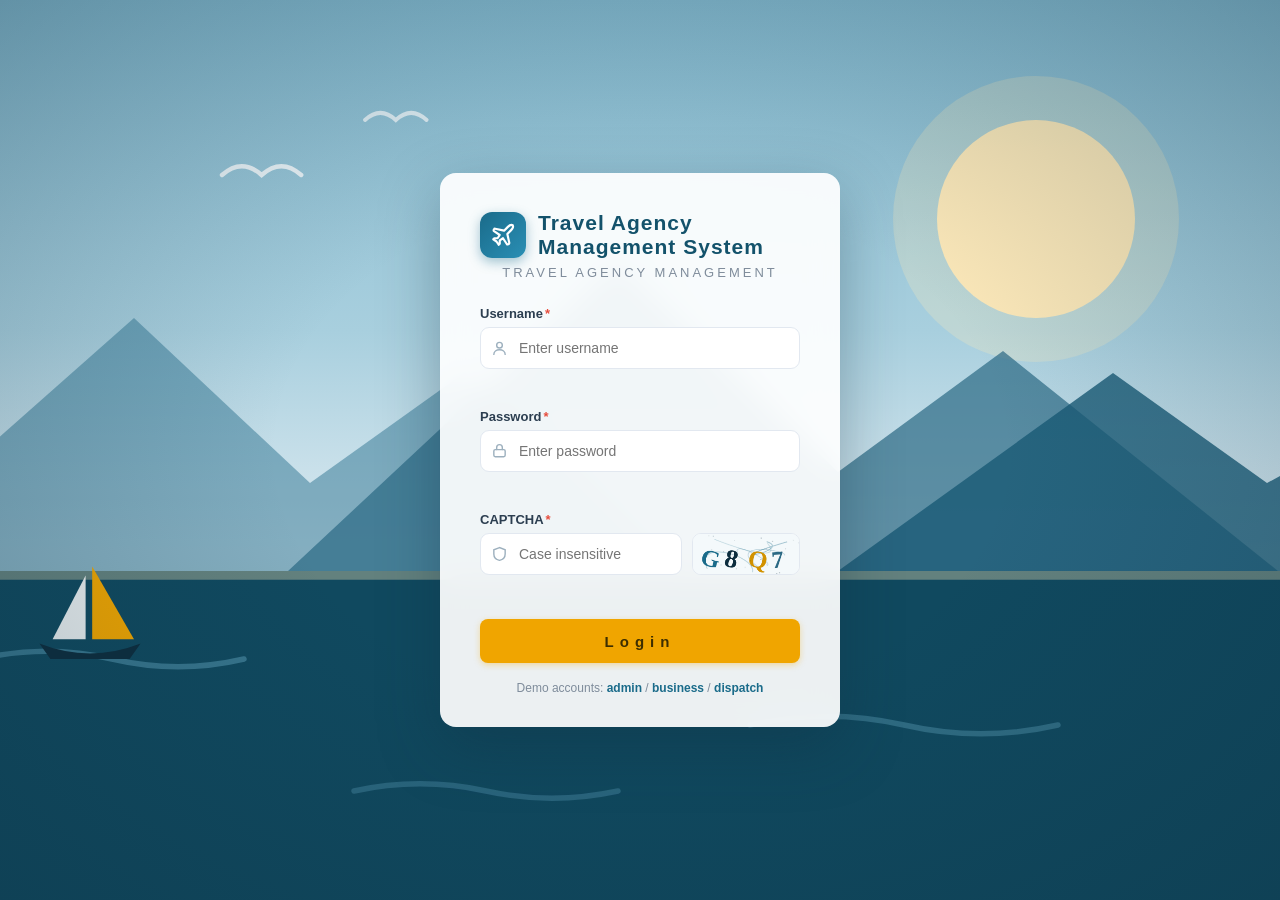
==== commit 49ace120: "feat: complete zh/en i18n for all 20 pages (230+ keys, 264 t() calls) - Fix 8 circular t() reference" ====
--- a/webapp/src/main/webapp/index.html
+++ b/webapp/src/main/webapp/index.html
@@ -644,7 +644,7 @@
         <label>用户名<span class="req">*</span></label>
         <div class="input-wrap">
           <svg class="icon" viewBox="0 0 24 24" fill="none" stroke="currentColor" stroke-width="2" stroke-linecap="round"><circle cx="12" cy="8" r="4"/><path d="M4 21c0-4 3.6-6.5 8-6.5s8 2.5 8 6.5"/></svg>
-          <input type="text" id="username" placeholder="请输入用户名" autocomplete="username">
+          <input type="text" id="username" placeholder=t('val_enter_username') autocomplete="username">
           <span class="check">✓</span>
         </div>
         <div class="msg">请输入用户名</div>
@@ -654,7 +654,7 @@
         <label>密码<span class="req">*</span></label>
         <div class="input-wrap">
           <svg class="icon" viewBox="0 0 24 24" fill="none" stroke="currentColor" stroke-width="2" stroke-linecap="round"><rect x="4" y="10" width="16" height="10" rx="2"/><path d="M8 10V7a4 4 0 0 1 8 0v3"/></svg>
-          <input type="password" id="password" placeholder="请输入密码" autocomplete="current-password">
+          <input type="password" id="password" placeholder=t('val_enter_password') autocomplete="current-password">
           <span class="check">✓</span>
         </div>
         <div class="msg">请输入密码</div>
@@ -701,8 +701,9 @@
       <button id="collapseBtn" title="折叠/展开侧边栏">
         <svg width="19" height="19" viewBox="0 0 24 24" fill="none" stroke="currentColor" stroke-width="2" stroke-linecap="round"><path d="M3 6h18M3 12h18M3 18h18"/></svg>
       </button>
-      <div class="breadcrumb" id="breadcrumb">首页 / <b>工作台</b></div>
+      <div class="breadcrumb" id="breadcrumb"></div>
       <div class="topbar-right">
+        <button id="langToggle" title="中/EN" style="background:var(--primary-light);border:none;border-radius:6px;padding:4px 10px;font-size:12px;font-weight:700;color:var(--primary);cursor:pointer;transition:background .18s" onclick="setLang(LANG==='zh'?'en':'zh')">EN</button>
         <span class="badge badge-green live"><span class="dot"></span>系统运行中</span>
         <div class="user-chip" id="userChip" title="点击退出登录">
           <div class="avatar">管</div>
@@ -732,6 +733,393 @@
 const $$ = (s, p=document) => [...p.querySelectorAll(s)];
 const reducedMotion = matchMedia("(prefers-reduced-motion: reduce)").matches;
 
+/* ============================================================
+   I18N 国际化引擎
+============================================================ */
+const I18N = {
+appTitle:{zh:"旅行社旅游管理系统",en:"Travel Agency Management System"},
+appBrand:{zh:"旅行社管理",en:"Travel Agency"},
+appSub:{zh:"TRAVEL AGENCY MANAGEMENT",en:"TRAVEL AGENCY MANAGEMENT"},
+runningBadge:{zh:"系统运行中",en:"System Running"},
+logoutTip:{zh:"点击退出登录",en:"Click to logout"},
+collapseTip:{zh:"折叠/展开侧边栏",en:"Collapse/Expand Sidebar"},
+nav_workbench:{zh:"工作台",en:"Workbench"},
+nav_sysadmin:{zh:"系统管理",en:"System Admin"},
+nav_basic:{zh:"基础信息管理",en:"Basic Info"},
+nav_registration:{zh:"报名组团",en:"Registration & Groups"},
+nav_dispatch:{zh:"调度管理",en:"Dispatch"},
+nav_insurance:{zh:"保险结算",en:"Insurance & Settlement"},
+nav_stats:{zh:"查询统计",en:"Statistics"},
+menu_dashboard:{zh:"系统首页",en:"Dashboard"},
+menu_users:{zh:"用户管理",en:"Users"},
+menu_routes:{zh:"线路管理",en:"Routes"},
+menu_batches:{zh:"班次管理",en:"Batches"},
+menu_guides:{zh:"导游档案",en:"Guides"},
+menu_hotels:{zh:"宾馆档案",en:"Hotels"},
+menu_signup:{zh:"游客报名",en:"Tourist Signup"},
+menu_tourists:{zh:"游客档案",en:"Tourist Records"},
+menu_createGroup:{zh:"创建旅游团",en:"Create Group"},
+menu_joinQuit:{zh:"入团 / 退团",en:"Join / Quit"},
+menu_groupCheck:{zh:"成团校验",en:"Group Check"},
+menu_guideAssign:{zh:"导游随团安排",en:"Guide Assignment"},
+menu_hotelAssign:{zh:"宾馆住宿安排",en:"Hotel Assignment"},
+menu_insurance:{zh:"团体投保",en:"Group Insurance"},
+menu_settlement:{zh:"团费结算",en:"Settlement"},
+menu_qBatch:{zh:"按线路查班次",en:"Batch Query"},
+menu_qMembers:{zh:"团员名单查询",en:"Member Roster"},
+menu_qGuide:{zh:"导游排班查询",en:"Guide Schedule"},
+menu_qHotel:{zh:"宾馆接待查询",en:"Hotel Reception"},
+menu_qIncome:{zh:"收入统计",en:"Income Stats"},
+dash_title:{zh:"工作台",en:"Dashboard"},
+dash_welcome:{zh:"欢迎回来",en:"Welcome back"},
+dash_signups:{zh:"本月报名人数",en:"Monthly Signups"},
+dash_inGroup:{zh:"在团游客",en:"Tourists in Groups"},
+dash_activeGroups:{zh:"进行中团次",en:"Active Groups"},
+dash_income:{zh:"本月收入(万元)",en:"Monthly Revenue (10k)"},
+dash_records:{zh:"最新报名记录",en:"Latest Registrations"},
+dash_search:{zh:"搜索姓名 / 线路 / 班次...",en:"Search name/route/batch..."},
+dash_allStatus:{zh:"全部状态",en:"All Statuses"},
+dash_formed:{zh:"已成团",en:"Formed"},
+dash_pending:{zh:"未成团",en:"Pending"},
+dash_disbanded:{zh:"已解散",en:"Disbanded"},
+dash_addBtn:{zh:"＋ 新增报名",en:"+ New Registration"},
+dash_signups_unit:{zh:"人",en:""},
+dash_inGroup_unit:{zh:"人",en:""},
+dash_activeGroups_unit:{zh:"个",en:""},
+dash_income_prefix:{zh:"¥ ",en:"¥ "},
+role_admin:{zh:"管理员",en:"Admin"},
+crud_view:{zh:"查看",en:"View"},
+crud_edit:{zh:"编辑",en:"Edit"},
+crud_delete:{zh:"删除",en:"Delete"},
+crud_noResult:{zh:"未找到匹配记录",en:"No matching records"},
+crud_records:{zh:"共 {0} 条记录，第 {1}/{2} 页",en:"{0} records, page {1}/{2}"},
+form_add:{zh:"新增",en:"Add"},
+form_edit:{zh:"编辑",en:"Edit"},
+form_submit:{zh:"提 交",en:"Submit"},
+crud_actions:{zh:"操作",en:"Actions"},
+crud_add:{zh:"新增{0}",en:"Add {0}"},
+filter_all:{zh:"{0}（全部）",en:"{0} (All)"},
+ph_select:{zh:"请选择{0}",en:"Select {0}"},
+ph_enter:{zh:"请输入{0}",en:"Enter {0}"},
+ph_under_construction:{zh:"{0}页面待实现",en:"{0} page coming soon"},
+ph_uc_desc:{zh:"布局框架与设计风格确认后，将按计划逐页交付此模块。",en:"This module will be delivered as planned."},
+joinQuit_waitEmpty:{zh:"暂无待分配游客",en:"No pending tourists"},
+joinQuit_inEmpty:{zh:"暂无团员，从左侧拖入",en:"No members, drag from left"},
+joinQuit_join:{zh:"入团 →",en:"Join →"},
+joinQuit_quit:{zh:"← 退团",en:"← Quit"},
+joinQuit_idTail:{zh:"证件尾号",en:"ID tail"},
+joinQuit_joined:{zh:"{0} 已加入「{1}」",en:"{0} joined 「{1}」"},
+joinQuit_quitToast:{zh:"{0} 已退团",en:"{0} left the group"},
+ga_unassigned:{zh:"未分配",en:"Unassigned"},
+ga_selGuide:{zh:"请选择导游",en:"Select guide"},
+ga_assign:{zh:"分 配",en:"Assign"},
+ga_cannotAssign:{zh:"未成团暂不可分配",en:"Cannot assign until formed"},
+ga_assigned:{zh:"已为「{0}」分配导游 {1}",en:"Assigned {1} to 「{0}」"},
+signup_selRoute:{zh:"① 选择旅游线路",en:"① Select Route"},
+signup_selTourist:{zh:"② 填写游客信息",en:"② Fill Tourist Info"},
+signup_confirm:{zh:"③ 确认报名信息",en:"③ Confirm"},
+signup_pickRoute:{zh:"请先选择旅游线路",en:"Please select a route first"},
+signup_pickBatch:{zh:"请选择出发班次",en:"Please select a departure batch"},
+signup_name:{zh:"游客姓名",en:"Name"},
+signup_idcard:{zh:"身份证号",en:"ID Card"},
+signup_phone:{zh:"联系电话",en:"Phone"},
+signup_realName:{zh:"请输入真实姓名",en:"Enter real name"},
+signup_idHint:{zh:"18 位身份证号码",en:"18-digit ID number"},
+signup_idErr:{zh:"请输入 18 位身份证号",en:"Enter 18-digit ID"},
+signup_phoneHint:{zh:"11 位手机号",en:"11-digit phone number"},
+signup_phoneErr:{zh:"请输入 11 位手机号",en:"Enter 11-digit phone"},
+signup_receipt:{zh:"✈ 报名回执单",en:"✈ Registration Receipt"},
+signup_receiptId:{zh:"报名编号",en:"Registration ID"},
+signup_receiptNote:{zh:"请妥善保存报名编号，出团前 3 天将以短信通知集合信息。",en:"Save the ID. SMS will be sent 3 days before departure."},
+signup_again:{zh:"＋ 再报一单",en:"+ New Registration"},
+signup_kv_route:{zh:"旅游线路",en:"Route"},
+signup_kv_batch:{zh:"出发班次",en:"Batch"},
+signup_kv_name:{zh:"游客姓名",en:"Name"},
+signup_kv_id:{zh:"身份证号",en:"ID Card"},
+signup_kv_phone:{zh:"联系电话",en:"Phone"},
+signup_kv_fee:{zh:"应缴团费",en:"Tour Fee"},
+signup_kv_depart:{zh:"出发日期",en:"Departure"},
+signup_kv_status:{zh:"报名状态",en:"Status"},
+signup_kv_departSuffix:{zh:"出发",en:"Departure"},
+signup_perPerson:{zh:"/人",en:"/person"},
+ha_title:{zh:"宾馆住宿安排",en:"Hotel Assignment"},
+ha_desc:{zh:"按团安排入住宾馆：选择团 → 挑选宾馆 → 填写房间数 → 提交订房单",en:"Assign hotels by group: Select → Pick → Rooms → Submit"},
+ha_group:{zh:"选择旅游团",en:"Select Group"},
+ha_hotel:{zh:"选择宾馆",en:"Select Hotel"},
+ha_rooms:{zh:"房间数",en:"Rooms"},
+ha_submit:{zh:"提交订房单",en:"Submit Booking"},
+ha_booked:{zh:"已为「{0}」预订 {1}，{2} 间房",en:"Booked {1}, {2} rooms for 「{0}」"},
+is_title:{zh:"团体投保",en:"Group Insurance"},
+is_desc:{zh:"为已成团办理团体旅游保险",en:"Insurance for formed groups"},
+is_insure:{zh:"办理投保",en:"Insure"},
+is_insured:{zh:"已为「{0}」办理团体保险",en:"Insured 「{0}」"},
+st_title:{zh:"团费结算",en:"Settlement"},
+st_desc:{zh:"按团汇总费用并执行结算",en:"Summarize & settle group fees"},
+st_settle:{zh:"确认结算",en:"Settle"},
+st_settled:{zh:"已为「{0}」完成结算",en:"Settled 「{0}」"},
+st_fee:{zh:"团费",en:"Tour Fee"},
+st_insuranceFee:{zh:"保险费",en:"Insurance Fee"},
+st_total:{zh:"合计",en:"Total"},
+export_csv:{zh:"导出 CSV",en:"Export CSV"},
+cg_title:{zh:"创建旅游团",en:"Create Group"},
+cg_desc:{zh:"填写团基本信息，并从所选班次的已报名游客中勾选首批团员",en:"Fill group info, select initial members from batch"},
+cg_name:{zh:"团名",en:"Group Name"},
+cg_nameHint:{zh:"如：桂林欢乐7团",en:"e.g. Guilin Happy Group 7"},
+cg_nameMsg:{zh:"请输入团名",en:"Enter group name"},
+cg_batch:{zh:"所属班次",en:"Batch"},
+cg_selBatch:{zh:"请选择班次",en:"Select batch"},
+cg_selBatchMsg:{zh:"请选择所属班次",en:"Please select a batch"},
+cg_date:{zh:"出发日期",en:"Departure Date"},
+cg_selDate:{zh:"请选择出发日期",en:"Select departure date"},
+cg_create:{zh:"创建旅游团",en:"Create Group"},
+cg_noCandidate:{zh:"该班次暂无「已报名」待组团的游客",en:"No registered tourists in this batch"},
+cg_pickHint:{zh:"勾选首批团员（已报名 {0} 人）",en:"Select initial members ({0} registered)"},
+cg_pickMin:{zh:"请至少勾选 1 名团员",en:"Select at least 1 member"},
+cg_created:{zh:"旅游团「{0}」创建成功，已纳入 {1} 名团员",en:"Group 「{0}」created with {1} members"},
+cg_resetHint:{zh:"选择班次后，将列出该班次下处于「已报名」状态的游客",en:"Select a batch to list registered tourists"},
+jq_title:{zh:"入团 / 退团操作",en:"Join / Quit Group"},
+jq_desc:{zh:"左侧为该团所属班次中待分配的游客，右侧为已入团名单；支持拖拽或按钮操作",en:"Left: pending tourists. Right: current members. Drag & drop or click."},
+jq_selGroup:{zh:"选择旅游团：",en:"Select Group:"},
+jq_dragHint:{zh:"💡 拖动卡片到另一侧，或点击卡片上的按钮",en:"💡 Drag cards or click buttons to move"},
+gc_title:{zh:"成团校验",en:"Group Check"},
+gc_desc:{zh:"成团规则：20~50 人。检查各团是否满足出团条件",en:"Rule: 20-50 members. Verify group readiness."},
+qb_title:{zh:"按线路查班次",en:"Batch Query"},
+qb_desc:{zh:"选择线路，查看全部班次",en:"Select route, view all batches"},
+qb_selRoute:{zh:"请选择线路：",en:"Select Route:"},
+qb_noBatch:{zh:"该线路暂无班次",en:"No batches for this route"},
+qm_title:{zh:"团员名单查询",en:"Member Roster"},
+qm_desc:{zh:"按团名/班次/日期检索团员",en:"Search members by group/batch/date"},
+qg_title:{zh:"导游排班查询",en:"Guide Schedule"},
+qg_desc:{zh:"日历视图展示导游排班",en:"Calendar view of guide schedules"},
+qh_title:{zh:"宾馆接待查询",en:"Hotel Reception"},
+qh_desc:{zh:"按时间段/宾馆名查询",en:"Search by date range/hotel"},
+qi_title:{zh:"收入统计",en:"Income Stats"},
+qi_desc:{zh:"经营收入仪表盘",en:"Revenue dashboard"},
+modal_defaultOk:{zh:"确 认",en:"OK"},
+modal_defaultCancel:{zh:"取 消",en:"Cancel"},
+del_title:{zh:"删除确认",en:"Confirm Delete"},
+del_confirm:{zh:"确认删除",en:"Confirm Delete"},
+del_msg1:{zh:"确定要删除",en:"Are you sure to delete"},
+del_msg2:{zh:"此操作不可恢复，请谨慎操作。",en:"This cannot be undone."},
+del_toast:{zh:"已删除：{0}",en:"Deleted: {0}"},
+logout_title:{zh:"退出登录",en:"Logout"},
+logout_msg:{zh:"确定要退出当前账号",en:"Are you sure to logout"},
+logout_btn:{zh:"退出",en:"Logout"},
+role_sysadmin:{zh:"系统管理员",en:"System Admin"},
+nav_workbench_name:{zh:"工作台",en:"Workbench"},
+nav_sysadmin_name:{zh:"系统管理",en:"System Admin"},
+nav_basic_name:{zh:"基础信息管理",en:"Basic Info"},
+nav_registration_name:{zh:"报名组团",en:"Registration & Groups"},
+nav_dispatch_name:{zh:"调度管理",en:"Dispatch"},
+nav_insurance_name:{zh:"保险结算",en:"Insurance & Settlement"},
+nav_stats_name:{zh:"查询统计",en:"Statistics"},
+login_pageTitle:{zh:"旅行社旅游管理系统",en:"Travel Agency Management System"},
+login_pageSub:{zh:"TRAVEL AGENCY MANAGEMENT",en:"TRAVEL AGENCY MANAGEMENT"},
+login_formUser:{zh:"用户名",en:"Username"},
+login_formPass:{zh:"密码",en:"Password"},
+login_formCaptcha:{zh:"验证码",en:"CAPTCHA"},
+login_ph_captcha:{zh:"不区分大小写",en:"Case insensitive"},
+login_captchaTitle:{zh:"点击刷新验证码",en:"Click to refresh CAPTCHA"},
+login_valCaptcha:{zh:"验证码错误",en:"CAPTCHA mismatch"},
+app_brand:{zh:"旅行社管理",en:"Travel Agency"},
+topbar_running:{zh:"系统运行中",en:"System Running"},
+topbar_logout:{zh:"点击退出登录",en:"Click to logout"},
+topbar_collapse:{zh:"折叠/展开侧边栏",en:"Collapse/Expand Sidebar"},
+lang_toggle:{zh:"中/EN",en:"中/EN"},
+gc_run:{zh:"⚡ 一键成团校验",en:"⚡ Batch Check"},
+gc_pass:{zh:"校验通过，可发团",en:"Passed, ready to depart"},
+gc_fail:{zh:"人数不足，暂不可发团",en:"Insufficient members, cannot depart yet"},
+gc_summary:{zh:"校验完成：{0} 个团达标，{1} 个团人数不足",en:"Check done: {0} passed, {1} failed"},
+gc_toast:{zh:"校验完成：{0} 个达标 / {1} 个不足",en:"Check done: {0} passed / {1} failed"},
+gc_needMore:{zh:"还差 {0} 人成团",en:"Need {0} more"},
+gc_enough:{zh:"已达成团人数",en:"Sufficient members"},
+qb_list:{zh:"班次列表（{0} 个）",en:"Batch list ({0})"},
+qb_colNo:{zh:"班次号",en:"Batch No"},
+qb_colDate:{zh:"出发日期",en:"Departure"},
+qb_colCount:{zh:"报名人数",en:"Signups"},
+qb_colStatus:{zh:"状态",en:"Status"},
+qb_trend:{zh:"报名人数趋势",en:"Signup Trend"},
+qm_export:{zh:"⬇ 导出表格",en:"⬇ Export"},
+qm_colName:{zh:"姓名",en:"Name"},
+qm_colId:{zh:"身份证号",en:"ID Card"},
+qm_colPhone:{zh:"联系方式",en:"Phone"},
+qm_colGroup:{zh:"所属团",en:"Group"},
+qm_colBatch:{zh:"班次",en:"Batch"},
+qm_colDepart:{zh:"出发日期",en:"Departure"},
+qm_colStatus:{zh:"状态",en:"Status"},
+qm_noResult:{zh:"未找到符合条件的团员",en:"No matching members"},
+qm_count:{zh:"共查询到 {0} 名团员",en:"Found {0} members"},
+qm_emptyExport:{zh:"当前结果为空，无可导出数据",en:"No data to export"},
+qm_exported:{zh:"已导出 {0} 条团员记录",en:"Exported {0} records"},
+qh_colHotel:{zh:"宾馆名称",en:"Hotel Name"},
+qh_colGroup:{zh:"接待团队",en:"Group"},
+qh_colCheckin:{zh:"入住日期",en:"Check-in"},
+qh_colCheckout:{zh:"离店日期",en:"Check-out"},
+qh_colRooms:{zh:"房间数",en:"Rooms"},
+qh_colRate:{zh:"入住率",en:"Occupancy"},
+qi_totalIncome:{zh:"总收入",en:"Total Revenue"},
+qi_avgPerGroup:{zh:"团均收入",en:"Avg per Group"},
+qi_routeIncome:{zh:"各线路收入排行",en:"Revenue by Route"},
+qi_groupTop:{zh:"创收 Top 5 团次",en:"Top 5 Groups"},
+qi_monthly:{zh:"月度收入走势",en:"Monthly Revenue Trend"},
+breadcrumb_home:{zh:"首页",en:"Home"},
+captcha_error:{zh:"验证码错误",en:"CAPTCHA mismatch"},
+cal_prev:{zh:"‹ 上月",en:"‹ Prev"},
+cal_next:{zh:"下月 ›",en:"Next ›"},
+cal_weekDays:{zh:["周日","周一","周二","周三","周四","周五","周六"],en:["Sun","Mon","Tue","Wed","Thu","Fri","Sat"]},
+cal_today:{zh:"今天",en:"Today"},
+cal_more:{zh:"+{0} 个排班",en:"+{0} more"},
+cal_noSchedule:{zh:"当日无导游排班 🏖",en:"No guide schedules today 🏖"},
+cal_title:{zh:"{0} 导游排班",en:"{0} Guide Schedule"},
+qh_noResult:{zh:"该时间段无接待记录",en:"No reception records in this period"},
+qh_info:{zh:"共 {0} 条接待记录，平均入住率 {1}%",en:"{0} records, avg occupancy {1}%"},
+qi_totalLabel:{zh:"上半年累计收入（万元）",en:"H1 Total Revenue (10k)"},
+qi_avgLabel:{zh:"月均收入（万元）",en:"Monthly Avg (10k)"},
+qi_monthLabel:{zh:"本月收入（万元）",en:"This Month (10k)"},
+qi_yoyLabel:{zh:"同比增长（%）",en:"YoY Growth (%)"},
+qi_monthlyTitle:{zh:"月度收入（万元）",en:"Monthly Revenue (10k)"},
+qi_pieTitle:{zh:"线路收入占比",en:"Revenue Share by Route"},
+qi_rankTitle:{zh:"班次收入排行榜 TOP 5",en:"Top 5 Batches by Revenue"},
+insurance_amtUnit:{zh:"万元 / 人",en:"10k/person"},
+route_title:{zh:"线路管理",en:"Route Management"},
+route_desc:{zh:"维护旅游线路：编号、行程天数、主要景点与报价",en:"Manage routes: code, duration, attractions & pricing"},
+route_code:{zh:"线路编号",en:"Route Code"},
+route_name:{zh:"线路名称",en:"Route Name"},
+route_days:{zh:"天数",en:"Days"},
+route_spots:{zh:"主要景点",en:"Main Attractions"},
+route_price:{zh:"报价",en:"Price"},
+status_onSale:{zh:"在售",en:"On Sale"},
+status_offSale:{zh:"下架",en:"Off Sale"},
+status_formed:{zh:"已成团",en:"Formed"},
+status_pending:{zh:"未成团",en:"Pending"},
+status_disbanded:{zh:"已解散",en:"Disbanded"},
+status_active:{zh:"启用",en:"Active"},
+status_disabled:{zh:"停用",en:"Disabled"},
+status_free:{zh:"空闲",en:"Free"},
+status_busy:{zh:"带团中",en:"On Tour"},
+status_vacation:{zh:"休假",en:"On Leave"},
+status_registered:{zh:"已报名",en:"Registered"},
+status_joined:{zh:"已入团",en:"Joined"},
+status_quit:{zh:"已退团",en:"Quit"},
+status_insured:{zh:"已投保",en:"Insured"},
+status_uninsured:{zh:"未投保",en:"Uninsured"},
+status_paid:{zh:"已收",en:"Paid"},
+status_unpaid:{zh:"待收",en:"Pending"},
+wiz_step1:{zh:"选择线路/班次",en:"Select Route/Batch"},
+wiz_step2:{zh:"填写游客信息",en:"Fill Tourist Info"},
+wiz_step3:{zh:"确认提交",en:"Confirm & Submit"},
+wiz_next:{zh:"下一步 ›",en:"Next ›"},
+wiz_back:{zh:"‹ 上一步",en:"‹ Back"},
+wiz_submit:{zh:"确认提交报名",en:"Confirm & Submit"},
+signup_title:{zh:"游客报名",en:"Tourist Signup"},
+signup_desc:{zh:"分三步完成报名：选择线路/班次 → 填写游客信息 → 确认提交",en:"Complete in 3 steps: Select → Fill → Confirm"},
+login_title:{zh:"旅行社旅游管理系统",en:"Travel Agency Management System"},
+login_subtitle:{zh:"TRAVEL AGENCY MANAGEMENT",en:"TRAVEL AGENCY MANAGEMENT"},
+login_username:{zh:"用户名",en:"Username"},
+login_password:{zh:"密码",en:"Password"},
+login_captcha:{zh:"验证码",en:"CAPTCHA"},
+login_ph_user:{zh:"请输入用户名",en:"Enter username"},
+login_ph_pass:{zh:"请输入密码",en:"Enter password"},
+login_ph_cap:{zh:"不区分大小写",en:"Case insensitive"},
+login_btn:{zh:"登 录",en:"Login"},
+login_foot:{zh:"演示账号",en:"Demo accounts"},
+login_req:{zh:"*",en:"*"},
+modal_ok:{zh:"确 认",en:"OK"},
+modal_cancel:{zh:"取 消",en:"Cancel"},
+modal_delete:{zh:"删除确认",en:"Confirm Delete"},
+modal_deleteMsg1:{zh:"确定要删除",en:"Are you sure to delete"},
+modal_deleteMsg2:{zh:"此操作不可恢复，请谨慎操作。",en:"This cannot be undone."},
+modal_confirmDel:{zh:"确认删除",en:"Confirm Delete"},
+modal_logout:{zh:"退出登录",en:"Logout"},
+modal_logoutMsg:{zh:"确定要退出当前账号",en:"Are you sure to logout"},
+modal_logoutBtn:{zh:"退出",en:"Logout"},
+toast_saved:{zh:"保存成功",en:"Saved"},
+toast_deleted:{zh:"已删除：",en:"Deleted: "},
+toast_error:{zh:"服务器连接失败",en:"Server connection failed"},
+toast_login_ok:{zh:"登录成功，欢迎！",en:"Login successful, welcome!"},
+toast_login_err:{zh:"用户名或密码错误",en:"Invalid credentials"},
+val_enter_username:{zh:"请输入用户名",en:"Enter username"},
+val_enter_password:{zh:"请输入密码",en:"Enter password"},
+val_captcha:{zh:"验证码不匹配，请重试",en:"CAPTCHA mismatch, retry"},
+val_enter_captcha:{zh:"请输入验证码",en:"Enter CAPTCHA"},
+btn_loading:{zh:"处理中...",en:"Processing..."},
+btn_deleting:{zh:"删除中...",en:"Deleting..."},
+btn_logging:{zh:"登录中...",en:"Logging in..."},
+btn_creating:{zh:"创建中...",en:"Creating..."},
+btn_checking:{zh:"校验中...",en:"Checking..."},
+btn_settling:{zh:"结算中...",en:"Settling..."},
+btn_exporting:{zh:"导出中...",en:"Exporting..."},
+batch_title:{zh:"班次管理",en:"Batch Management"},
+batch_desc:{zh:"按线路开设出团班次，跟踪报名人数",en:"Manage tour batches by route"},
+guide_title:{zh:"导游档案",en:"Guide Records"},
+guide_desc:{zh:"导游人事档案：等级评定、联系方式",en:"Guide profiles: ratings & contacts"},
+hotel_title:{zh:"宾馆档案",en:"Hotel Records"},
+hotel_desc:{zh:"合作宾馆档案：房型、协议价",en:"Hotel profiles: room types & rates"},
+tourist_title:{zh:"游客档案",en:"Tourist Records"},
+tourist_desc:{zh:"游客基础档案与报名状态维护",en:"Tourist profiles & registration status"},
+users_title:{zh:"用户管理",en:"User Management"},
+users_desc:{zh:"管理系统登录账号、角色权限",en:"Manage accounts & role permissions"},
+group_title:{zh:"创建旅游团",en:"Create Group"},
+group_desc:{zh:"填写团基本信息，勾选首批团员",en:"Fill group info, select initial members"},
+joinQuit_title:{zh:"入团 / 退团操作",en:"Join / Quit Group"},
+joinQuit_desc:{zh:"支持拖拽或按钮操作",en:"Drag & drop or button actions"},
+groupCheck_title:{zh:"成团校验",en:"Group Check"},
+groupCheck_desc:{zh:"成团规则：20~50 人",en:"Rule: 20-50 members per group"},
+guideAssign_title:{zh:"导游随团安排",en:"Guide Assignment"},
+guideAssign_desc:{zh:"为各团次分配随团导游",en:"Assign guides to groups"},
+hotelAssign_title:{zh:"宾馆住宿安排",en:"Hotel Assignment"},
+hotelAssign_desc:{zh:"按团安排入住宾馆",en:"Arrange hotel stays by group"},
+insurance_title:{zh:"团体投保",en:"Group Insurance"},
+insurance_desc:{zh:"为已成团办理团体旅游保险",en:"Insurance for formed groups"},
+settlement_title:{zh:"团费结算",en:"Settlement"},
+settlement_desc:{zh:"按团汇总费用并执行结算",en:"Summarize & settle group fees"},
+qBatch_title:{zh:"按线路查班次",en:"Batch Query"},
+qBatch_desc:{zh:"选择线路，查看全部班次",en:"Select route, view all batches"},
+qMembers_title:{zh:"团员名单查询",en:"Member Roster"},
+qMembers_desc:{zh:"按团名/班次/日期检索团员",en:"Search members by group/batch/date"},
+qGuide_title:{zh:"导游排班查询",en:"Guide Schedule"},
+qGuide_desc:{zh:"日历视图展示导游排班",en:"Calendar view of guide schedules"},
+qHotel_title:{zh:"宾馆接待查询",en:"Hotel Reception"},
+qHotel_desc:{zh:"按时间段/宾馆名查询",en:"Search by date range/hotel"},
+qIncome_title:{zh:"收入统计",en:"Income Stats"},
+qIncome_desc:{zh:"经营收入仪表盘",en:"Revenue dashboard"},
+};
+function t(key,...args){
+  let s = (I18N[key] && I18N[key][LANG]) ? I18N[key][LANG] : (I18N[key]?.zh || key);
+  args.forEach((a,i)=>s=s.replace('{'+i+'}',a));
+  return s;
+}
+let LANG = (localStorage.getItem('lang')||(navigator.language||'').split('-')[0]);
+
+function setLang(l){LANG=l==='en'?'en':l==='zh'?'zh':(LANG==='zh'?'en':'zh');localStorage.setItem('lang',LANG);refreshAllUI();}
+function refreshLoginUI(){
+  document.title = t('appTitle');
+  const lt=document.querySelector('.login-title'); if(lt) lt.textContent=t('login_title');
+  const ls=document.querySelector('.login-sub'); if(ls) ls.textContent=t('login_subtitle');
+  const lf=document.querySelector('.login-foot'); if(lf) lf.innerHTML=t('login_foot')+': <b>admin</b> / <b>business</b> / <b>dispatch</b>';
+  const lb=$("#loginBtn"); if(lb) lb.innerHTML=t('login_btn');
+  const uu=$("#fUser label"); if(uu) uu.innerHTML=t('login_username')+'<span class="req">'+t('login_req')+'</span>';
+  const pp=$("#fPass label"); if(pp) pp.innerHTML=t('login_password')+'<span class="req">'+t('login_req')+'</span>';
+  const cc=$("#fCode label"); if(cc) cc.innerHTML=t('login_captcha')+'<span class="req">'+t('login_req')+'</span>';
+  const un=$("#username"); if(un) un.placeholder=t('login_ph_user');
+  const pw=$("#password"); if(pw) pw.placeholder=t('login_ph_pass');
+  const cp=$("#captchaInput"); if(cp) cp.placeholder=t('login_ph_cap');
+  const captchaCanvas=document.querySelector('#captchaCanvas'); if(captchaCanvas) captchaCanvas.title=t('login_captchaTitle');
+}
+function refreshAllUI(){
+  buildRoleNav();
+  if(currentPage) { const p = currentPage; currentPage = null; navigate(p); }
+  refreshLoginUI();
+  const badge=document.querySelector('#topbar .badge'); if(badge) badge.innerHTML='<span class="dot"></span>'+t('runningBadge');
+  const collapse=$("#collapseBtn"); if(collapse) collapse.title=t('collapseTip');
+  const lt=$("#langToggle"); if(lt) lt.textContent=LANG==='zh'?'EN':'中';
+  const brand=document.querySelector('#appShell .brand b'); if(brand) brand.textContent=t('appBrand');
+  const userChip=document.querySelector('#userChip'); if(userChip && LANG==='en') userChip.title=t('logoutTip');
+}
+LANG = LANG === 'en' ? 'en' : 'zh';
+// 首次加载时应用语言设置（登录页 + 应用壳）
+document.addEventListener('DOMContentLoaded', () => { refreshLoginUI(); if(LANG==='en') refreshAllUI(); });
+
 /* ripple 水波纹（事件委托，作用于所有 .btn） */
 document.addEventListener("pointerdown", e => {
   const btn = e.target.closest(".btn");
@@ -746,7 +1134,7 @@
 });
 
 /* 按钮 loading 状态 */
-function setBtnLoading(btn, on, textWhile="处理中...") {
+function setBtnLoading(btn, on, textWhile) { if (!textWhile) textWhile = t('btn_loading');
   if (on) {
     btn.dataset.html = btn.innerHTML;
     btn.classList.add("loading");
@@ -775,13 +1163,14 @@
 const modalRoot = $("#modalRoot"), modalBox = $("#modalBox");
 let modalOnOk = null;
 
-function openModal({title, body, okText="确 认", danger=false, onOk=null, hideFoot=false}) {
+function openModal({title, body, okText, danger=false, onOk=null, hideFoot=false}) {
+  if (!okText) okText = t('modal_defaultOk');
   modalOnOk = onOk;
   modalBox.innerHTML = `
     <div class="modal-head"><h3>${title}</h3><button class="modal-close" data-close>✕</button></div>
     <div class="modal-body">${body}</div>
     ${hideFoot ? "" : `<div class="modal-foot">
-      <button class="btn btn-ghost" data-close>取 消</button>
+      <button class="btn btn-ghost" data-close>${t('modal_defaultCancel')}</button>
       <button class="btn ${danger ? "btn-danger" : "btn-primary"}" id="modalOkBtn">${okText}</button>
     </div>`}`;
   modalRoot.classList.add("open");
@@ -805,13 +1194,13 @@
 
 function confirmDelete(name, after) {
   openModal({
-    title: "删除确认", danger: true, okText: "确认删除",
+    title: t('del_title'), danger: true, okText: t('del_confirm'),
     body: `<div class="confirm-icon">!</div>
-           <p style="text-align:center;line-height:1.8">确定要删除 <b style="color:var(--danger)">${name}</b> 吗？<br>
-           <span style="color:var(--text-light);font-size:12.5px">此操作不可恢复，请谨慎操作。</span></p>`,
+           <p style="text-align:center;line-height:1.8">${t('del_msg1')} <b style="color:var(--danger)">${name}</b> ？<br>
+           <span style="color:var(--text-light);font-size:12.5px">${t('del_msg2')}</span></p>`,
     onOk(btn) {
-      setBtnLoading(btn, true, "删除中...");
-      setTimeout(() => { closeModal(); toast(`已删除：${name}`); if (after) after(); }, 700);
+      setBtnLoading(btn, true, t('btn_deleting'));
+      setTimeout(() => { closeModal(); toast(t('del_toast', name)); if (after) after(); }, 700);
     }
   });
 }
@@ -875,9 +1264,9 @@
         p = $("#password").value,
         c = $("#captchaInput").value.trim().toUpperCase();
   let ok = true;
-  ok = validateField($("#fUser"), !!u, "请输入用户名") && ok;
-  ok = validateField($("#fPass"), !!p, "请输入密码") && ok;
-  ok = validateField($("#fCode"), !!c && c === captchaText, c ? "验证码错误，请重新输入" : "请输入验证码") && ok;
+  ok = validateField($("#fUser"), !!u, t('val_enter_username')) && ok;
+  ok = validateField($("#fPass"), !!p, t('val_enter_password')) && ok;
+  ok = validateField($("#fCode"), !!c && c === captchaText, c ? t('val_captcha') : t('val_enter_captcha')) && ok;
   if (!ok) { if (c && c !== captchaText) drawCaptcha(); return; }
 
   const btn = $("#loginBtn");
@@ -891,18 +1280,18 @@
     const d = await r.json();
     if (d.ok) {
       currentUser = { name: d.user, role: d.role, username: d.username };
-      toast("登录成功，欢迎回来！");
+      toast(t('toast_login_ok'));
       enterApp();
     } else {
       setBtnLoading(btn, false);
-      validateField($("#fUser"), false, "用户名或密码错误");
+      validateField($("#fUser"), false, t('toast_login_err'));
       validateField($("#fPass"), false, " ");
       drawCaptcha(); $("#captchaInput").value = "";
       $("#fCode").classList.remove("ok");
     }
   } catch (ex) {
     setBtnLoading(btn, false);
-    validateField($("#fUser"), false, "服务器连接失败");
+    validateField($("#fUser"), false, t('toast_error'));
   }
 });
 
@@ -1130,30 +1519,30 @@
 }
 
 const MENU = [
-  {group:"工作台", items:[ {id:"dashboard", name:"系统首页", icon:"home"} ]},
-  {group:"系统管理", items:[ {id:"users", name:"用户管理", icon:"user"} ]},
-  {group:"基础信息管理", items:[
+  {id:"workbench",group:"工作台", items:[ {id:"dashboard", name:"系统首页", icon:"home"} ]},
+  {id:"sysadmin",group:"系统管理", items:[ {id:"users", name:"用户管理", icon:"user"} ]},
+  {id:"basic",group:"基础信息管理", items:[
     {id:"routes",  name:"线路管理", icon:"route"},
     {id:"batches", name:"班次管理", icon:"bus"},
     {id:"guides",  name:"导游档案", icon:"flag"},
     {id:"hotels",  name:"宾馆档案", icon:"hotel"},
   ]},
-  {group:"报名组团", items:[
+  {id:"registration",group:"报名组团", items:[
     {id:"signup",      name:"游客报名", icon:"form"},
     {id:"tourists",    name:"游客档案", icon:"card"},
     {id:"createGroup", name:"创建旅游团", icon:"group"},
     {id:"joinQuit",    name:"入团 / 退团", icon:"swap"},
     {id:"groupCheck",  name:"成团校验", icon:"shield"},
   ]},
-  {group:"调度管理", items:[
+  {id:"dispatch",group:"调度管理", items:[
     {id:"guideAssign", name:"导游随团安排", icon:"assign"},
     {id:"hotelAssign", name:"宾馆住宿安排", icon:"bed"},
   ]},
-  {group:"保险结算", items:[
+  {id:"insurance",group:"保险结算", items:[
     {id:"insurance",  name:"团体投保", icon:"policy"},
     {id:"settlement", name:"团费结算", icon:"money"},
   ]},
-  {group:"查询统计", items:[
+  {id:"stats",group:"查询统计", items:[
     {id:"qBatch",   name:"按线路查班次", icon:"chart"},
     {id:"qMembers", name:"团员名单查询", icon:"list"},
     {id:"qGuide",   name:"导游排班查询", icon:"calendar"},
@@ -1162,7 +1551,7 @@
   ]},
 ];
 const PAGE_GROUP = {};
-MENU.forEach(g => g.items.forEach(it => PAGE_GROUP[it.id] = {group:g.group, name:it.name}));
+MENU.forEach(g => g.items.forEach(it => PAGE_GROUP[it.id] = {group:g.group, groupKey:g.id, name:it.name}));
 
 // 角色 → 可见页面
 const ROLE_PAGES = {
@@ -1183,18 +1572,27 @@
   MENU.forEach(g => {
     const items = allowed.length > 0 ? g.items.filter(it => allowed.includes(it.id)) : g.items;
     if (items.length === 0) return;
-    const t = document.createElement("div");
-    t.className = "nav-group-title"; t.textContent = g.group;
-    navScroll.appendChild(t);
+    const t_div = document.createElement("div");
+    t_div.className = "nav-group-title"; t_div.textContent = t('nav_'+g.id);
+    navScroll.appendChild(t_div);
     items.forEach(it => {
       const a = document.createElement("div");
-      a.className = "nav-item"; a.dataset.page = it.id; a.title = it.name;
-      a.innerHTML = `${navIcon(it.icon)}<span class="ntext">${it.name}</span>`;
+      a.className = "nav-item"; a.dataset.page = it.id; a.title = t('menu_'+it.id);
+      a.innerHTML = `${navIcon(it.icon)}<span class="ntext">${t('menu_'+it.id)}</span>`;
       a.addEventListener("click", () => navigate(it.id));
       navScroll.appendChild(a);
     });
   });
-}
+  // 更新语言切换按钮文字
+  const lt = $("#langToggle"); if(lt) lt.textContent = LANG==='zh'?'EN':'中';
+}
+// 重写 navigate 以使用双语面包屑
+const _origNavigate = navigate;
+navigate = function(pageId) {
+  _origNavigate(pageId);
+  const meta = PAGE_GROUP[pageId];
+  if (meta) $("#breadcrumb").innerHTML = t('nav_'+meta.groupKey) + ' / <b>' + t('menu_'+pageId) + '</b>';
+};
 buildRoleNav(); // 初始加载
 
 /* 激活指示条滑动 */
@@ -1206,13 +1604,13 @@
 }
 
 let currentPage = null;
-function navigate(pageId) {
-  if (currentPage === pageId) return;
+function navigate(pageId, force) {
+  if (!force && currentPage === pageId) return;
   currentPage = pageId;
   $$(".nav-item").forEach(n => n.classList.toggle("active", n.dataset.page === pageId));
   moveIndicator($(`.nav-item[data-page="${pageId}"]`));
   const meta = PAGE_GROUP[pageId];
-  $("#breadcrumb").innerHTML = `${meta.group} / <b>${meta.name}</b>`;
+  if (meta) $("#breadcrumb").innerHTML = t('nav_'+meta.groupKey) + ' / <b>' + t('menu_'+pageId) + '</b>';
   const content = $("#content");
   content.scrollTop = 0;
   content.innerHTML = "";
@@ -1239,8 +1637,8 @@
 /* 退出登录 */
 $("#userChip").addEventListener("click", () => {
   openModal({
-    title:"退出登录", okText:"退出",
-    body:`<p style="line-height:1.8;padding:6px 0">确定要退出当前账号 <b>${currentUser?currentUser.name:'admin'}</b> 吗？</p>`,
+    title:t('modal_logout'), okText:t('modal_logoutBtn'),
+    body:`<p style="line-height:1.8;padding:6px 0">${t('modal_logoutMsg')} <b>${currentUser?currentUser.name:'admin'}</b>？</p>`,
     onOk(){ location.reload(); }
   });
 });
@@ -1293,9 +1691,9 @@
 if (!DASH_STATS) DASH_STATS = { signups: 386, inGroup: 1248, activeGroups: 23, income: 128.6 };
 
 function statusBadge(s){
-  if (s === "已成团") return `<span class="badge badge-green live"><span class="dot"></span>已成团</span>`;
-  if (s === "未成团") return `<span class="badge badge-orange"><span class="dot"></span>未成团</span>`;
-  return `<span class="badge badge-gray"><span class="dot"></span>已解散</span>`;
+  if (s === "已成团") return `<span class="badge badge-green live"><span class="dot"></span>${t('status_formed')}</span>`;
+  if (s === "未成团") return `<span class="badge badge-orange"><span class="dot"></span>${t('status_pending')}</span>`;
+  return `<span class="badge badge-gray"><span class="dot"></span>${t('status_disbanded')}</span>`;
 }
 
 /* ============================================================
@@ -1304,26 +1702,26 @@
 function pagePlaceholder(meta){
   return `
   <div class="page-title">${meta.name}</div>
-  <div class="page-desc">${meta.group} · 待实现页面</div>
+  <div class="page-desc">${meta.group} · ${t('ph_under_construction', meta.name)}</div>
   <div class="card placeholder-card reveal">
     <div class="ph-icon">🚧</div>
-    <h3>「${meta.name}」页面待实现</h3>
-    <p>布局框架与设计风格确认后，将按计划逐页交付此模块。</p>
+    <h3>「${meta.name}」${t('ph_under_construction', meta.name)}</h3>
+    <p>${t('ph_uc_desc')}</p>
   </div>`;
 }
 
 const PAGES = {
   dashboard(){
     return `
-    <div class="page-title">工作台</div>
-    <div class="page-desc">欢迎回来，${currentUser?currentUser.name:'admin'}！当前角色：${currentUser?currentUser.role:'管理员'}</div>
+    <div class="page-title">${t('dash_title')}</div>
+    <div class="page-desc">${t('dash_welcome')}，${currentUser?currentUser.name:'admin'}！${t('nav_'+PAGE_GROUP.dashboard.groupKey)}：${currentUser?currentUser.role:t('role_admin')}</div>
 
     <div class="stat-grid">
       ${[
-        {lbl:"本月报名人数", to:DASH_STATS.signups || 0,  icon:"form",  bg:"linear-gradient(135deg,#1A6B8A,#2A8FB5)", suffix:" 人"},
-        {lbl:"在团游客",     to:DASH_STATS.inGroup || 0, icon:"group", bg:"linear-gradient(135deg,#27AE60,#4FC97E)", suffix:" 人"},
-        {lbl:"进行中团次",   to:DASH_STATS.activeGroups || 0,   icon:"flag",  bg:"linear-gradient(135deg,#F0A500,#FFC23E)", suffix:" 个"},
-        {lbl:"本月收入(万元)",to:DASH_STATS.income || 0,icon:"money", bg:"linear-gradient(135deg,#E67E22,#F39C4E)", decimals:1, prefix:"¥ "},
+        {lbl:t('dash_signups'), to:DASH_STATS.signups || 0,  icon:"form",  bg:"linear-gradient(135deg,#1A6B8A,#2A8FB5)", suffix:" "+t('dash_signups_unit')},
+        {lbl:t('dash_inGroup'), to:DASH_STATS.inGroup || 0, icon:"group", bg:"linear-gradient(135deg,#27AE60,#4FC97E)", suffix:" "+t('dash_inGroup_unit')},
+        {lbl:t('dash_activeGroups'), to:DASH_STATS.activeGroups || 0,   icon:"flag",  bg:"linear-gradient(135deg,#F0A500,#FFC23E)", suffix:" "+t('dash_activeGroups_unit')},
+        {lbl:t('dash_income'), to:DASH_STATS.income || 0,icon:"money", bg:"linear-gradient(135deg,#E67E22,#F39C4E)", decimals:1, prefix:t('dash_income_prefix')},
       ].map((c,i) => `
       <div class="card stat-card reveal" style="transition-delay:${i*70}ms">
         <div class="stat-icon" style="background:${c.bg}">${navIcon(c.icon)}</div>
@@ -1340,18 +1738,18 @@
         <div class="spacer"></div>
         <div class="search-box">
           <svg viewBox="0 0 24 24" fill="none" stroke="currentColor" stroke-width="2" stroke-linecap="round"><circle cx="11" cy="11" r="7"/><path d="m20 20-3.5-3.5"/></svg>
-          <input id="dashSearch" placeholder="搜索姓名 / 线路 / 班次...">
+          <input id="dashSearch" placeholder="${t('dash_search')}">
         </div>
         <select class="filter-sel" id="dashFilter">
-          <option value="">全部状态</option>
-          <option>已成团</option><option>未成团</option><option>已解散</option>
+          <option value="">${t('dash_allStatus')}</option>
+          <option>${t('status_formed')}</option><option>${t('status_pending')}</option><option>${t('status_disbanded')}</option>
         </select>
-        <button class="btn btn-primary" id="demoAddBtn">＋ 新增报名</button>
+        <button class="btn btn-primary" id="demoAddBtn">${t('dash_addBtn')}</button>
       </div>
       <div style="overflow-x:auto">
         <table>
           <thead><tr>
-            <th>报名编号</th><th>游客姓名</th><th>线路</th><th>班次</th><th>团费</th><th>状态</th><th>操作</th>
+            <th>${t('signup_receiptId')}</th><th>${t('signup_kv_name')}</th><th>${t('signup_kv_route')}</th><th>${t('signup_kv_batch')}</th><th>${t('signup_kv_fee')}</th><th>${t('signup_kv_status')}</th><th>${t('crud_actions')}</th>
           </tr></thead>
           <tbody id="dashTbody"></tbody>
         </table>
@@ -1394,17 +1792,17 @@
           <td>¥ ${r.fee.toLocaleString()}</td>
           <td>${statusBadge(r.status)}</td>
           <td>
-            <button class="op-link" data-op="view" data-id="${r.id}">查看</button>
-            <button class="op-link" data-op="edit" data-id="${r.id}">编辑</button>
-            <button class="op-link danger" data-op="del" data-id="${r.id}">删除</button>
+            <button class="op-link" data-op="view" data-id="${r.id}">${t('crud_view')}</button>
+            <button class="op-link" data-op="edit" data-id="${r.id}">${t('crud_edit')}</button>
+            <button class="op-link danger" data-op="del" data-id="${r.id}">${t('crud_delete')}</button>
           </td>
         </tr>`).join("")
-        : `<tr><td colspan="7" style="text-align:center;color:var(--text-light);padding:34px">未找到匹配记录</td></tr>`;
+        : `<tr><td colspan="7" style="text-align:center;color:var(--text-light);padding:34px">${t('crud_noResult')}</td></tr>`;
       renderPager(data.length, pages);
     }
     function renderPager(total, pages){
       $("#dashPager", page).innerHTML = `
-        <span class="pinfo">共 ${total} 条记录，第 ${cur}/${pages} 页</span>
+        <span class="pinfo">${t('crud_records', total, cur, pages)}</span>
         <button ${cur===1?"disabled":""} data-pg="prev">‹</button>
         ${Array.from({length:pages}, (_,i) => `<button class="${i+1===cur?"cur":""}" data-pg="${i+1}">${i+1}</button>`).join("")}
         <button ${cur===pages?"disabled":""} data-pg="next">›</button>`;
@@ -1439,7 +1837,7 @@
         demoFormModal("编辑报名", rec, renderRows);
       }
     });
-    $("#demoAddBtn", page).addEventListener("click", () => demoFormModal("新增报名", null, renderRows));
+    $("#demoAddBtn", page).addEventListener("click", () => demoFormModal(t('dash_addBtn').replace('＋ ',''), null, renderRows));
 
     /* 骨架屏 → stagger 入场 */
     skeleton();
@@ -1453,25 +1851,25 @@
     title, okText:"提 交",
     body:`
       <div class="field" id="mfName">
-        <label>游客姓名<span class="req">*</span></label>
-        <div class="input-wrap"><input id="mName" value="${rec?rec.name:""}" placeholder="请输入姓名"><span class="check" style="right:14px">✓</span></div>
-        <div class="msg">请输入游客姓名</div>
+        <label>${t('signup_name')}<span class="req">*</span></label>
+        <div class="input-wrap"><input id="mName" value="${rec?rec.name:""}" placeholder="${t('signup_realName')}"><span class="check" style="right:14px">✓</span></div>
+        <div class="msg">${t('signup_realName')}</div>
       </div>
       <div class="field" id="mfRoute">
-        <label>旅游线路<span class="req">*</span></label>
+        <label>${t('signup_kv_route')}<span class="req">*</span></label>
         <div class="input-wrap">
           <select id="mRoute">
-            <option value="">请选择线路</option>
+            <option value="">${t('signup_kv_route')}</option>
             ${["桂林山水4日游","云南大理6日游","海南三亚5日游","西安古都3日游","张家界森林5日游"]
               .map(r => `<option ${rec&&rec.route===r?"selected":""}>${r}</option>`).join("")}
           </select>
         </div>
-        <div class="msg">请选择旅游线路</div>
+        <div class="msg">${t('signup_kv_route')}</div>
       </div>
       <div class="field" id="mfFee">
-        <label>团费（元）<span class="req">*</span></label>
-        <div class="input-wrap"><input id="mFee" type="number" value="${rec?rec.fee:""}" placeholder="请输入团费金额"><span class="check" style="right:14px">✓</span></div>
-        <div class="msg">请输入有效的团费金额</div>
+        <label>${t('signup_kv_fee')}（${t('dash_signups_unit')}）<span class="req">*</span></label>
+        <div class="input-wrap"><input id="mFee" type="number" value="${rec?rec.fee:""}" placeholder="${t('signup_kv_fee')}"><span class="check" style="right:14px">✓</span></div>
+        <div class="msg">${t('signup_kv_fee')}</div>
       </div>`,
     onOk(btn){
       const name = $("#mName").value.trim(), route = $("#mRoute").value, fee = +$("#mFee").value;
@@ -1573,9 +1971,19 @@
   "已成团":"green","未成团":"orange","已解散":"gray",
   "已收":"green","待收":"orange","已投保":"green","未投保":"orange",
 };
+const STATUS_KEY = {
+  "启用":"status_active","停用":"status_disabled","在售":"status_onSale","下架":"status_offSale",
+  "报名中":"status_registered","已满":"status_formed","已出发":"status_active","已结束":"status_disbanded",
+  "带团中":"status_busy","空闲":"status_free","休假":"status_vacation",
+  "已报名":"status_registered","已入团":"status_joined","已退团":"status_quit",
+  "已成团":"status_formed","未成团":"status_pending","已解散":"status_disbanded",
+  "已收":"status_paid","待收":"status_unpaid","已投保":"status_insured","未投保":"status_uninsured",
+};
 function sBadge(s){
+  const key = STATUS_KEY[s];
+  const display = key ? t(key) : s;
   const c = (STATUS_COLOR[s] || "gray").split(" ");
-  return `<span class="badge badge-${c[0]}${c[1] ? " live" : ""}"><span class="dot"></span>${s}</span>`;
+  return `<span class="badge badge-${c[0]}${c[1] ? " live" : ""}"><span class="dot"></span>${display}</span>`;
 }
 const fmtMoney = n => "¥ " + (+n).toLocaleString("zh-CN");
 function routeOf(batchNo){
@@ -1597,20 +2005,20 @@
   let input;
   if (f.type === "select") {
     const opts = typeof f.options === "function" ? f.options() : f.options;
-    input = `<select id="cf_${f.key}"><option value="">请选择${f.label}</option>${opts.map(o => `<option ${String(v)===String(o)?"selected":""}>${o}</option>`).join("")}</select>`;
+    input = `<select id="cf_${f.key}"><option value="">${t('ph_select', f.label)}</option>${opts.map(o => `<option ${String(v)===String(o)?"selected":""}>${o}</option>`).join("")}</select>`;
   } else {
-    input = `<input id="cf_${f.key}" type="${f.type||"text"}" value="${v}" placeholder="${f.placeholder||"请输入"+f.label}">`;
+    input = `<input id="cf_${f.key}" type="${f.type||"text"}" value="${v}" placeholder="${f.placeholder||t('ph_enter', f.label)}">`;
   }
   return `<div class="field" id="cff_${f.key}">
     <label>${f.label}<span class="req">*</span></label>
     <div class="input-wrap">${input}<span class="check" style="right:14px">✓</span></div>
-    <div class="msg">请${f.type==="select"?"选择":"正确填写"}${f.label}</div>
+    <div class="msg">${f.type==="select"?t('ph_select', f.label):t('ph_enter', f.label)}</div>
   </div>`;
 }
 
 function crudFormModal(cfg, rec, after){
   openModal({
-    title: (rec ? "编辑" : (cfg.addLabel || "新增")) + cfg.entity, okText: "提 交",
+    title: (rec ? t('form_edit') : (cfg.addLabel || t('form_add'))) + cfg.entity, okText: t('form_submit'),
     body: cfg.form.map(f => crudFieldHtml(f, rec)).join(""),
     onOk(btn){
       let ok = true; const vals = {};
@@ -1655,9 +2063,12 @@
 
 function registerCrud(id, cfg){
   const ps = cfg.pageSize || 6;
+  const singular = {batches:'batch',routes:'route',guides:'guide',hotels:'hotel',tourists:'tourist',users:'users'};
+  const stem = singular[id] || id;
+  const descKey = stem + '_desc';
   PAGES[id] = meta => `
-    <div class="page-title">${meta.name}</div>
-    <div class="page-desc">${cfg.desc}</div>
+    <div class="page-title">${t('menu_'+id)}</div>
+    <div class="page-desc">${t(descKey)}</div>
     <div class="card table-card reveal">
       <div class="table-toolbar">
         <div class="search-box">
@@ -1666,15 +2077,15 @@
         </div>
         ${(cfg.filters||[]).map(f => `
         <select class="filter-sel" data-r="filter" data-key="${f.key}">
-          <option value="">${f.label}（全部）</option>
+          <option value="">${t('filter_all', f.label)}</option>
           ${f.options.map(o => `<option>${o}</option>`).join("")}
         </select>`).join("")}
         <div class="spacer"></div>
-        <button class="btn btn-primary" data-r="add">＋ ${cfg.addLabel || "新增" + cfg.entity}</button>
+        <button class="btn btn-primary" data-r="add">＋ ${cfg.addLabel || t('crud_add', cfg.entity)}</button>
       </div>
       <div style="overflow-x:auto">
         <table>
-          <thead><tr>${cfg.columns.map(c => `<th>${c.label}</th>`).join("")}<th>操作</th></tr></thead>
+          <thead><tr>${cfg.columns.map(c => `<th>${c.label}</th>`).join("")}<th>${t('crud_actions')}</th></tr></thead>
           <tbody data-r="tbody"></tbody>
         </table>
       </div>
@@ -1698,14 +2109,14 @@
         <tr class="row-in" style="animation-delay:${i*40}ms" data-idx="${cfg.data.indexOf(r)}">
           ${cfg.columns.map(c => `<td>${c.render ? c.render(r) : r[c.key]}</td>`).join("")}
           <td>
-            <button class="op-link" data-op="view">查看</button>
-            <button class="op-link" data-op="edit">编辑</button>
-            <button class="op-link danger" data-op="del">删除</button>
+            <button class="op-link" data-op="view">${t('crud_view')}</button>
+            <button class="op-link" data-op="edit">${t('crud_edit')}</button>
+            <button class="op-link danger" data-op="del">${t('crud_delete')}</button>
           </td>
         </tr>`).join("")
-      : `<tr><td colspan="${cfg.columns.length+1}" style="text-align:center;color:var(--text-light);padding:34px">未找到匹配记录</td></tr>`;
+      : `<tr><td colspan="${cfg.columns.length+1}" style="text-align:center;color:var(--text-light);padding:34px">${t('crud_noResult')}</td></tr>`;
       pager.innerHTML = `
-        <span class="pinfo">共 ${data.length} 条记录，第 ${cur}/${pages} 页</span>
+        <span class="pinfo">${t('crud_records', data.length, cur, pages)}</span>
         <button ${cur===1?"disabled":""} data-pg="prev">‹</button>
         ${Array.from({length:pages}, (_,i) => `<button class="${i+1===cur?"cur":""}" data-pg="${i+1}">${i+1}</button>`).join("")}
         <button ${cur===pages?"disabled":""} data-pg="next">›</button>`;
@@ -1937,15 +2348,15 @@
    7. 游客报名（分步表单）
 ============================================================ */
 PAGES.signup = meta => `
-  <div class="page-title">游客报名</div>
-  <div class="page-desc">分三步完成报名：选择线路/班次 → 填写游客信息 → 确认提交</div>
+  <div class="page-title">${t('signup_title')}</div>
+  <div class="page-desc">${t('signup_desc')}</div>
   <div class="card reveal" style="max-width:880px">
     <div class="steps" id="wizSteps">
-      <div class="step active"><div class="s-dot">1</div><div class="s-name">选择线路/班次</div></div>
+      <div class="step active"><div class="s-dot">1</div><div class="s-name">${t('wiz_step1')}</div></div>
       <div class="s-line"></div>
-      <div class="step"><div class="s-dot">2</div><div class="s-name">填写游客信息</div></div>
+      <div class="step"><div class="s-dot">2</div><div class="s-name">${t('wiz_step2')}</div></div>
       <div class="s-line"></div>
-      <div class="step"><div class="s-dot">3</div><div class="s-name">确认提交</div></div>
+      <div class="step"><div class="s-dot">3</div><div class="s-name">${t('wiz_step3')}</div></div>
     </div>
     <div id="wizBody"></div>
     <div style="display:flex;justify-content:flex-end;gap:10px;margin-top:22px" id="wizFoot"></div>
@@ -1970,12 +2381,12 @@
     if (st.step === 1) {
       const routes = MOCK.routes.filter(r => r.status === "在售");
       body.innerHTML = `<div class="step-panel">
-        <p style="font-weight:700;margin-bottom:12px">① 选择旅游线路</p>
+        <p style="font-weight:700;margin-bottom:12px">${t('signup_selRoute')}</p>
         <div class="pick-grid" id="wRoutes">${routes.map(r => `
           <div class="pick-card ${st.route===r.name?"sel":""}" data-route="${r.name}">
             <h4>${r.name}</h4>
             <div class="pc-sub">${r.days} 天 · ${r.spots}</div>
-            <div class="pc-price" style="margin-top:8px">${fmtMoney(r.price)}<span style="font-size:12px;color:var(--text-light);font-weight:400"> /人</span></div>
+            <div class="pc-price" style="margin-top:8px">${fmtMoney(r.price)}<span style="font-size:12px;color:var(--text-light);font-weight:400"> ${t('signup_perPerson')}</span></div>
           </div>`).join("")}</div>
         <div id="wBatchWrap" style="margin-top:20px">${batchListHtml()}</div>
       </div>`;
@@ -1986,26 +2397,26 @@
         $("#wBatchWrap", page).innerHTML = batchListHtml();
       });
       body.addEventListener("click", batchPick);
-      foot.innerHTML = `<button class="btn btn-primary" id="wNext1">下一步 ›</button>`;
+      foot.innerHTML = `<button class="btn btn-primary" id="wNext1">${t('wiz_next')}</button>`;
       $("#wNext1", page).addEventListener("click", () => {
-        if (!st.route)  return toast("请先选择旅游线路", "error");
-        if (!st.batch)  return toast("请选择出发班次", "error");
+        if (!st.route)  return toast(t('signup_pickRoute'), "error");
+        if (!st.batch)  return toast(t('signup_pickBatch'), "error");
         st.step = 2; render();
       });
     } else if (st.step === 2) {
       body.innerHTML = `<div class="step-panel" style="max-width:460px;margin:0 auto">
-        <p style="font-weight:700;margin-bottom:14px">② 填写游客信息</p>
-        <div class="field" id="wfName"><label>游客姓名<span class="req">*</span></label>
-          <div class="input-wrap"><input id="wName" value="${st.name}" placeholder="请输入真实姓名"><span class="check" style="right:14px">✓</span></div>
-          <div class="msg">请输入游客姓名</div></div>
-        <div class="field" id="wfId"><label>身份证号<span class="req">*</span></label>
-          <div class="input-wrap"><input id="wId" value="${st.idcard}" maxlength="18" placeholder="18 位身份证号码"><span class="check" style="right:14px">✓</span></div>
-          <div class="msg">请输入 18 位身份证号</div></div>
-        <div class="field" id="wfPhone"><label>联系电话<span class="req">*</span></label>
-          <div class="input-wrap"><input id="wPhone" value="${st.phone}" maxlength="11" placeholder="11 位手机号"><span class="check" style="right:14px">✓</span></div>
-          <div class="msg">请输入 11 位手机号</div></div>
+        <p style="font-weight:700;margin-bottom:14px">${t('signup_selTourist')}</p>
+        <div class="field" id="wfName"><label>${t('signup_name')}<span class="req">*</span></label>
+          <div class="input-wrap"><input id="wName" value="${st.name}" placeholder="${t('signup_realName')}"><span class="check" style="right:14px">✓</span></div>
+          <div class="msg">${t('signup_realName')}</div></div>
+        <div class="field" id="wfId"><label>${t('signup_idcard')}<span class="req">*</span></label>
+          <div class="input-wrap"><input id="wId" value="${st.idcard}" maxlength="18" placeholder="${t('signup_idHint')}"><span class="check" style="right:14px">✓</span></div>
+          <div class="msg">${t('signup_idErr')}</div></div>
+        <div class="field" id="wfPhone"><label>${t('signup_phone')}<span class="req">*</span></label>
+          <div class="input-wrap"><input id="wPhone" value="${st.phone}" maxlength="11" placeholder="${t('signup_phoneHint')}"><span class="check" style="right:14px">✓</span></div>
+          <div class="msg">${t('signup_phoneErr')}</div></div>
       </div>`;
-      foot.innerHTML = `<button class="btn btn-ghost" id="wBack">‹ 上一步</button><button class="btn btn-primary" id="wNext2">下一步 ›</button>`;
+      foot.innerHTML = `<button class="btn btn-ghost" id="wBack">${t('wiz_back')}</button><button class="btn btn-primary" id="wNext2">${t('wiz_next')}</button>`;
       $("#wBack", page).addEventListener("click", () => { saveStep2(); st.step = 1; render(); });
       $("#wNext2", page).addEventListener("click", () => {
         saveStep2();
@@ -2019,17 +2430,17 @@
     } else {
       const r = MOCK.routes.find(x => x.name === st.route);
       body.innerHTML = `<div class="step-panel" style="max-width:520px;margin:0 auto">
-        <p style="font-weight:700;margin-bottom:14px">③ 确认报名信息</p>
+        <p style="font-weight:700;margin-bottom:14px">${t('signup_confirm')}</p>
         <table class="kv">
-          <tr><td>旅游线路</td><td><b>${st.route}</b>（${r.days} 天）</td></tr>
-          <tr><td>出发班次</td><td><span class="badge badge-blue">${st.batch.no}</span>　${st.batch.depart} 出发</td></tr>
-          <tr><td>游客姓名</td><td><b>${st.name}</b></td></tr>
-          <tr><td>身份证号</td><td style="font-family:Consolas,monospace">${st.idcard.slice(0,6)}********${st.idcard.slice(-4)}</td></tr>
-          <tr><td>联系电话</td><td>${st.phone}</td></tr>
-          <tr><td>应缴团费</td><td><b style="color:var(--accent-dark);font-size:17px">${fmtMoney(r.price)}</b></td></tr>
+          <tr><td>${t('signup_kv_route')}</td><td><b>${st.route}</b>（${r.days} 天）</td></tr>
+          <tr><td>${t('signup_kv_batch')}</td><td><span class="badge badge-blue">${st.batch.no}</span>　${st.batch.depart} ${t('signup_kv_departSuffix')}</td></tr>
+          <tr><td>${t('signup_kv_name')}</td><td><b>${st.name}</b></td></tr>
+          <tr><td>${t('signup_kv_id')}</td><td style="font-family:Consolas,monospace">${st.idcard.slice(0,6)}********${st.idcard.slice(-4)}</td></tr>
+          <tr><td>${t('signup_kv_phone')}</td><td>${st.phone}</td></tr>
+          <tr><td>${t('signup_kv_fee')}</td><td><b style="color:var(--accent-dark);font-size:17px">${fmtMoney(r.price)}</b></td></tr>
         </table>
       </div>`;
-      foot.innerHTML = `<button class="btn btn-ghost" id="wBack">‹ 上一步</button><button class="btn btn-primary" id="wSubmit">确认提交报名</button>`;
+      foot.innerHTML = `<button class="btn btn-ghost" id="wBack">${t('wiz_back')}</button><button class="btn btn-primary" id="wSubmit">${t('wiz_submit')}</button>`;
       $("#wBack", page).addEventListener("click", () => { st.step = 2; render(); });
       $("#wSubmit", page).addEventListener("click", e => {
         const btn = e.currentTarget;
@@ -2042,20 +2453,20 @@
           $$("#wizSteps .step", page).forEach(s => { s.classList.add("done"); s.classList.remove("active"); s.querySelector(".s-dot").textContent = "✓"; });
           $$("#wizSteps .s-line", page).forEach(l => l.classList.add("done"));
           body.innerHTML = `<div class="receipt" style="max-width:520px;margin:0 auto">
-            <h4>✈ 报名回执单</h4>
+            <h4>${t('signup_receipt')}</h4>
             <table class="kv">
-              <tr><td>报名编号</td><td><b style="font-family:Consolas,monospace">${id}</b></td></tr>
-              <tr><td>游客姓名</td><td><b>${st.name}</b></td></tr>
-              <tr><td>线路/班次</td><td>${st.route}　<span class="badge badge-blue">${st.batch.no}</span></td></tr>
-              <tr><td>出发日期</td><td>${st.batch.depart}</td></tr>
-              <tr><td>应缴团费</td><td><b style="color:var(--accent-dark)">${fmtMoney(r.price)}</b></td></tr>
-              <tr><td>报名状态</td><td>${sBadge("已报名")}</td></tr>
+              <tr><td>${t('signup_receiptId')}</td><td><b style="font-family:Consolas,monospace">${id}</b></td></tr>
+              <tr><td>${t('signup_kv_name')}</td><td><b>${st.name}</b></td></tr>
+              <tr><td>${t('signup_kv_route')}/${t('signup_kv_batch')}</td><td>${st.route}　<span class="badge badge-blue">${st.batch.no}</span></td></tr>
+              <tr><td>${t('signup_kv_depart')}</td><td>${st.batch.depart}</td></tr>
+              <tr><td>${t('signup_kv_fee')}</td><td><b style="color:var(--accent-dark)">${fmtMoney(r.price)}</b></td></tr>
+              <tr><td>${t('signup_kv_status')}</td><td>${sBadge("已报名")}</td></tr>
             </table>
-            <p style="color:var(--text-light);font-size:12px;margin-top:10px">请妥善保存报名编号，出团前 3 天将以短信通知集合信息。</p>
+            <p style="color:var(--text-light);font-size:12px;margin-top:10px">${t('signup_receiptNote')}</p>
           </div>`;
-          foot.innerHTML = `<button class="btn btn-blue" id="wAgain">＋ 再报一单</button>`;
+          foot.innerHTML = `<button class="btn btn-blue" id="wAgain">${t('signup_again')}</button>`;
           $("#wAgain", page).addEventListener("click", () => { Object.assign(st, {step:1, route:null, batch:null, name:"", idcard:"", phone:""}); render(); });
-          toast("报名成功！回执已生成");
+          toast(t('toast_login_ok'));
         }, 900);
       });
     }
@@ -2067,9 +2478,9 @@
     st.phone = ($("#wPhone", page)?.value || st.phone).trim();
   }
   function batchListHtml(){
-    if (!st.route) return `<p style="color:var(--text-light);font-size:13px">请先选择线路，再挑选出发班次</p>`;
+    if (!st.route) return `<p style="color:var(--text-light);font-size:13px">${t('signup_pickRoute')}</p>`;
     const bs = MOCK.batches.filter(b => b.route === st.route && (b.status === "报名中" || b.status === "已满"));
-    if (!bs.length) return `<p style="color:var(--text-light)">该线路暂无可报名班次</p>`;
+    if (!bs.length) return `<p style="color:var(--text-light)">${t('signup_pickBatch')}</p>`;
     return `<p style="font-weight:700;margin-bottom:12px">② 选择出发班次</p>
       <div class="pick-grid">${bs.map(b => `
         <div class="pick-card ${b.status==="已满"?"disabled":""} ${st.batch===b?"sel":""}" data-batch="${b.no}">
@@ -2094,25 +2505,25 @@
    9. 创建旅游团
 ============================================================ */
 PAGES.createGroup = meta => `
-  <div class="page-title">创建旅游团</div>
-  <div class="page-desc">填写团基本信息，并从所选班次的已报名游客中勾选首批团员</div>
+  <div class="page-title">${t('cg_title')}</div>
+  <div class="page-desc">${t('cg_desc')}</div>
   <div class="card reveal" style="max-width:880px">
     <div class="form-grid">
-      <div class="field" id="cgfName"><label>团名<span class="req">*</span></label>
-        <div class="input-wrap"><input id="cgName" placeholder="如：桂林欢乐7团"><span class="check" style="right:14px">✓</span></div>
-        <div class="msg">请输入团名</div></div>
-      <div class="field" id="cgfBatch"><label>所属班次<span class="req">*</span></label>
-        <div class="input-wrap"><select id="cgBatch"><option value="">请选择班次</option>
+      <div class="field" id="cgfName"><label>${t('cg_name')}<span class="req">*</span></label>
+        <div class="input-wrap"><input id="cgName" placeholder="${t('cg_nameHint')}"><span class="check" style="right:14px">✓</span></div>
+        <div class="msg">${t('cg_nameMsg')}</div></div>
+      <div class="field" id="cgfBatch"><label>${t('cg_batch')}<span class="req">*</span></label>
+        <div class="input-wrap"><select id="cgBatch"><option value="">${t('cg_selBatch')}</option>
           ${MOCK.batches.filter(b => b.status==="报名中"||b.status==="已满").map(b => `<option value="${b.no}">${b.no}（${b.route}）</option>`).join("")}
         </select></div>
-        <div class="msg">请选择所属班次</div></div>
-      <div class="field" id="cgfDate"><label>出发日期<span class="req">*</span></label>
+        <div class="msg">${t('cg_selBatchMsg')}</div></div>
+      <div class="field" id="cgfDate"><label>${t('cg_date')}<span class="req">*</span></label>
         <div class="input-wrap"><input id="cgDate" type="date"><span class="check" style="right:14px">✓</span></div>
-        <div class="msg">请选择出发日期</div></div>
+        <div class="msg">${t('cg_selDate')}</div></div>
     </div>
-    <div id="cgMembers" style="margin-top:6px"><p style="color:var(--text-light);font-size:13px">选择班次后，将列出该班次下处于「已报名」状态的游客</p></div>
+    <div id="cgMembers" style="margin-top:6px"><p style="color:var(--text-light);font-size:13px">${t('cg_resetHint')}</p></div>
     <div style="display:flex;justify-content:flex-end;margin-top:20px">
-      <button class="btn btn-primary" id="cgSubmit">创建旅游团</button>
+      <button class="btn btn-primary" id="cgSubmit">${t('cg_create')}</button>
     </div>
   </div>`;
 
@@ -2123,8 +2534,8 @@
     $("#cgDate", page).value = b ? b.depart : "";
     const cands = b ? MOCK.tourists.filter(t => t.batch === b.no && t.status === "已报名") : [];
     wrap.innerHTML = !b ? "" : !cands.length
-      ? `<p style="color:var(--text-light)">该班次暂无「已报名」待组团的游客</p>`
-      : `<p style="font-weight:700;margin-bottom:10px">勾选首批团员（已报名 ${cands.length} 人）</p>
+      ? `<p style="color:var(--text-light)">${t('cg_noCandidate')}</p>`
+      : `<p style="font-weight:700;margin-bottom:10px">${t('cg_pickHint', cands.length)}</p>
          <div class="pick-grid" style="grid-template-columns:repeat(auto-fill,minmax(200px,1fr))">${cands.map((t,i) => `
           <label class="t-item" style="cursor:pointer;animation-delay:${i*40}ms;margin-bottom:0">
             <input type="checkbox" class="cgChk" value="${t.name}" checked style="accent-color:var(--primary);width:16px;height:16px">
@@ -2139,16 +2550,16 @@
     ok = validateField($("#cgfDate", page), !!date) && ok;
     if (!ok) return;
     const picked = $$(".cgChk:checked", page).map(c => c.value);
-    if (!picked.length) return toast("请至少勾选 1 名团员", "error");
+    if (!picked.length) return toast(t('cg_pickMin'), "error");
     const btn = e.currentTarget;
-    setBtnLoading(btn, true, "创建中...");
+    setBtnLoading(btn, true, t('btn_creating'));
     setTimeout(() => {
       MOCK.groups.push({name, batch:bno, depart:date, members:picked.length, status:picked.length>=20?"已成团":"未成团", guide:"", hotel:"", insured:false, paid:false});
       MOCK.tourists.forEach(t => { if (picked.includes(t.name) && t.batch === bno) { t.group = name; t.status = "已入团"; } });
       setBtnLoading(btn, false);
-      toast(`旅游团「${name}」创建成功，已纳入 ${picked.length} 名团员`);
+      toast(t('cg_created', name, picked.length));
       $("#cgName", page).value = ""; $("#cgBatch", page).value = ""; $("#cgDate", page).value = "";
-      wrap.innerHTML = `<p style="color:var(--text-light);font-size:13px">选择班次后，将列出该班次下处于「已报名」状态的游客</p>`;
+      wrap.innerHTML = `<p style="color:var(--text-light);font-size:13px">${t('cg_resetHint')}</p>`;
       $$(".field", page).forEach(f => f.classList.remove("ok","error"));
     }, 800);
   });
@@ -2158,15 +2569,15 @@
    10. 入团 / 退团
 ============================================================ */
 PAGES.joinQuit = meta => `
-  <div class="page-title">入团 / 退团操作</div>
-  <div class="page-desc">左侧为该团所属班次中待分配的游客，右侧为已入团名单；支持拖拽或按钮操作</div>
+  <div class="page-title">${t('jq_title')}</div>
+  <div class="page-desc">${t('jq_desc')}</div>
   <div class="card reveal">
     <div class="table-toolbar" style="padding:0 0 4px">
-      <label style="font-weight:700">选择旅游团：</label>
+      <label style="font-weight:700">${t('jq_selGroup')}</label>
       <select class="filter-sel" id="jqGroup" style="min-width:240px">
         ${MOCK.groups.filter(g => g.status !== "已解散").map(g => `<option value="${g.name}">${g.name}（${g.batch}）</option>`).join("")}
       </select>
-      <span style="color:var(--text-light);font-size:12.5px">💡 拖动卡片到另一侧，或点击卡片上的按钮</span>
+      <span style="color:var(--text-light);font-size:12.5px">${t('jq_dragHint')}</span>
     </div>
     <div class="transfer">
       <div class="t-panel" data-zone="wait">
@@ -2190,30 +2601,30 @@
       inn:  MOCK.tourists.filter(t => t.group === group.name && t.status === "已入团"),
     };
   }
-  function itemHtml(t, zone, i){
-    return `<div class="t-item" draggable="true" data-name="${t.name}" style="animation-delay:${i*40}ms">
-      <span><b>${t.name}</b><br><span class="ti-sub">证件尾号 ${t.idcard.slice(-4)} · ${t.phone}</span></span>
+  function itemHtml(tr, zone, i){
+    return `<div class="t-item" draggable="true" data-name="${tr.name}" style="animation-delay:${i*40}ms">
+      <span><b>${tr.name}</b><br><span class="ti-sub">${t('joinQuit_idTail')} ${tr.idcard.slice(-4)} · ${tr.phone}</span></span>
       ${zone === "wait"
-        ? `<button class="op-link" data-act="join">入团 →</button>`
-        : `<button class="op-link danger" data-act="quit">← 退团</button>`}
+        ? `<button class="op-link" data-act="join">${t('joinQuit_join')}</button>`
+        : `<button class="op-link danger" data-act="quit">${t('joinQuit_quit')}</button>`}
     </div>`;
   }
   function render(){
     const {wait, inn} = lists();
-    $('[data-list="wait"]', page).innerHTML = wait.length ? wait.map((t,i) => itemHtml(t,"wait",i)).join("") : `<p style="color:var(--text-light);font-size:13px;padding:8px">暂无待分配游客</p>`;
-    $('[data-list="in"]', page).innerHTML  = inn.length  ? inn.map((t,i) => itemHtml(t,"in",i)).join("")  : `<p style="color:var(--text-light);font-size:13px;padding:8px">暂无团员，从左侧拖入</p>`;
-    $("#jqWaitN", page).textContent = wait.length + " 人";
-    $("#jqInN", page).textContent = inn.length + " 人";
+    $('[data-list="wait"]', page).innerHTML = wait.length ? wait.map((t,i) => itemHtml(t,"wait",i)).join("") : `<p style="color:var(--text-light);font-size:13px;padding:8px">${t('joinQuit_waitEmpty')}</p>`;
+    $('[data-list="in"]', page).innerHTML  = inn.length  ? inn.map((t,i) => itemHtml(t,"in",i)).join("")  : `<p style="color:var(--text-light);font-size:13px;padding:8px">${t('joinQuit_inEmpty')}</p>`;
+    $("#jqWaitN", page).textContent = wait.length + " " + t('dash_signups_unit');
+    $("#jqInN", page).textContent = inn.length + " " + t('dash_signups_unit');
   }
   function move(name, toZone){
-    const t = MOCK.tourists.find(x => x.name === name && x.batch === group.batch);
-    if (!t) return;
-    if (toZone === "in" && t.status === "已报名") {
-      t.group = group.name; t.status = "已入团"; group.members++;
-      toast(`${t.name} 已加入「${group.name}」`);
-    } else if (toZone === "wait" && t.status === "已入团") {
-      t.group = ""; t.status = "已报名"; group.members--;
-      toast(`${t.name} 已退团`, "info");
+    const tr = MOCK.tourists.find(x => x.name === name && x.batch === group.batch);
+    if (!tr) return;
+    if (toZone === "in" && tr.status === "已报名") {
+      tr.group = group.name; tr.status = "已入团"; group.members++;
+      toast(t('joinQuit_joined', tr.name, group.name));
+    } else if (toZone === "wait" && tr.status === "已入团") {
+      tr.group = ""; tr.status = "已报名"; group.members--;
+      toast(t('joinQuit_quitToast', tr.name), "info");
     } else return;
     group.status = group.members >= 20 ? "已成团" : "未成团";
     render();
@@ -2246,10 +2657,10 @@
    11. 成团校验
 ============================================================ */
 PAGES.groupCheck = meta => `
-  <div class="page-title">成团校验</div>
-  <div class="page-desc">成团规则：人数不足 20 人 — <b style="color:var(--danger)">不足（红）</b>；20–50 人 — <b style="color:var(--success)">达标（绿）</b></div>
+  <div class="page-title">${t('gc_title')}</div>
+  <div class="page-desc">${t('gc_desc')}</div>
   <div class="reveal" style="display:flex;gap:14px;align-items:center;margin-bottom:18px">
-    <button class="btn btn-primary" id="gcRun">⚡ 一键成团校验</button>
+    <button class="btn btn-primary" id="gcRun">${t('gc_run')}</button>
     <span id="gcSummary" style="color:var(--text-light);font-size:13px"></span>
   </div>
   <div class="stat-grid" id="gcGrid" style="grid-template-columns:repeat(auto-fill,minmax(270px,1fr))">
@@ -2259,10 +2670,10 @@
           <b style="font-size:15px;color:var(--primary-dark)">${g.name}</b>
           <span style="margin-left:auto">${sBadge(g.status)}</span>
         </div>
-        <div style="font-size:12.5px;color:var(--text-light);margin-bottom:12px">${g.batch} · ${g.depart} 出发</div>
+        <div style="font-size:12.5px;color:var(--text-light);margin-bottom:12px">${g.batch} · ${g.depart} ${t('signup_kv_departSuffix')}</div>
         <div style="display:flex;align-items:baseline;gap:6px;margin-bottom:8px">
           <span style="font-size:26px;font-weight:800;color:${g.members<20?"var(--danger)":"var(--success)"}">${g.members}</span>
-          <span style="color:var(--text-light);font-size:12.5px">/ 50 人　${g.members<20?`还差 ${20-g.members} 人成团`:"已达成团人数"}</span>
+          <span style="color:var(--text-light);font-size:12.5px">/ 50 ${t('dash_signups_unit')}　${g.members<20?t('gc_needMore', 20-g.members):t('gc_enough')}</span>
         </div>
         <div class="progress"><i class="${g.members<20?"bad":"ok"}" style="--p:${Math.min(g.members/50,1)}"></i></div>
         <div class="gc-result" style="margin-top:10px;min-height:22px"></div>
@@ -2272,7 +2683,7 @@
 PAGE_INIT.groupCheck = page => {
   $("#gcRun", page).addEventListener("click", e => {
     const btn = e.currentTarget;
-    setBtnLoading(btn, true, "校验中...");
+    setBtnLoading(btn, true, t('btn_checking'));
     setTimeout(() => {
       setBtnLoading(btn, false);
       let pass = 0, fail = 0;
@@ -2285,12 +2696,12 @@
           void card.offsetWidth;
           card.classList.add(ok ? "flash-green" : "flash-red");
           card.querySelector(".gc-result").innerHTML = ok
-            ? `<span class="badge badge-green"><span class="dot"></span>校验通过，可发团</span>`
-            : `<span class="badge badge-red"><span class="dot"></span>人数不足，暂不可发团</span>`;
+            ? `<span class="badge badge-green"><span class="dot"></span>${t('gc_pass')}</span>`
+            : `<span class="badge badge-red"><span class="dot"></span>${t('gc_fail')}</span>`;
         }, i * 120);
       });
-      $("#gcSummary", page).innerHTML = `校验完成：<b style="color:var(--success)">${pass} 个团达标</b>，<b style="color:var(--danger)">${fail} 个团人数不足</b>`;
-      toast(`校验完成：${pass} 个达标 / ${fail} 个不足`, fail ? "info" : "success");
+      $("#gcSummary", page).innerHTML = t('gc_summary', pass, fail);
+      toast(t('gc_toast', pass, fail), fail ? "info" : "success");
     }, 900);
   });
 };
@@ -2299,8 +2710,8 @@
    12. 导游随团安排
 ============================================================ */
 PAGES.guideAssign = meta => `
-  <div class="page-title">导游随团安排</div>
-  <div class="page-desc">为各团次分配随团导游；导游状态：<b style="color:var(--warning)">忙</b> = 带团中 / <b style="color:var(--success)">闲</b> = 空闲</div>
+  <div class="page-title">${t('guideAssign_title')}</div>
+  <div class="page-desc">${t('guideAssign_desc')}</div>
   <div class="card reveal" style="margin-bottom:16px">
     <b style="color:var(--primary-dark)">导游当前状态一览</b>
     <div style="display:flex;gap:10px;flex-wrap:wrap;margin-top:12px" id="gaChips">
@@ -2318,6 +2729,7 @@
 
 PAGE_INIT.guideAssign = page => {
   const tbody = $("#gaTbody", page);
+  const GSS = {"带团中":"ga_busy", "空闲":"ga_free", "休假":"ga_leave"};
   function render(){
     const groups = MOCK.groups.filter(g => g.status !== "已解散");
     tbody.innerHTML = groups.map((g,i) => `
@@ -2325,20 +2737,20 @@
         <td><b>${g.name}</b></td>
         <td><span class="badge badge-blue">${g.batch}</span></td>
         <td>${g.depart}</td>
-        <td>${g.members} 人</td>
+        <td>${g.members} ${t('dash_signups_unit')}</td>
         <td>${sBadge(g.status)}</td>
-        <td>${g.guide ? `<b>${g.guide}</b>` : `<span style="color:var(--text-light)">未分配</span>`}</td>
+        <td>${g.guide ? `<b>${g.guide}</b>` : `<span style="color:var(--text-light)">${t('ga_unassigned')}</span>`}</td>
         <td>
           <select class="filter-sel ga-sel" style="min-width:150px">
-            <option value="">请选择导游</option>
-            ${MOCK.guides.map(d => `<option value="${d.name}" ${d.status!=="空闲"&&d.name!==g.guide?"disabled":""}>${d.name} · ${d.level}（${d.status==="带团中"?"忙":d.status==="空闲"?"闲":"休"}）</option>`).join("")}
+            <option value="">${t('ga_selGuide')}</option>
+            ${MOCK.guides.map(d => `<option value="${d.name}" ${d.status!=="空闲"&&d.name!==g.guide?"disabled":""}>${d.name} · ${d.level}（${t(GSS[d.status])}）</option>`).join("")}
           </select>
         </td>
-        <td><button class="btn btn-blue ga-btn" style="padding:6px 14px;font-size:13px" ${g.status!=="已成团"?'disabled title="未成团暂不可分配"':""}>分 配</button></td>
+        <td><button class="btn btn-blue ga-btn" style="padding:6px 14px;font-size:13px" ${g.status!=="已成团"?'disabled title="'+t('ga_cannotAssign')+'"':""}>${t('ga_assign')}</button></td>
       </tr>`).join("");
     /* 刷新顶部状态条 */
     $("#gaChips", page).innerHTML = MOCK.guides.map(g =>
-      `<span class="badge ${g.status==="带团中"?"badge-orange live":g.status==="空闲"?"badge-green":"badge-gray"}"><span class="dot"></span>${g.name}（${g.status==="带团中"?"忙":g.status==="空闲"?"闲":"休"}）</span>`).join("");
+      `<span class="badge ${g.status==="带团中"?"badge-orange live":g.status==="空闲"?"badge-green":"badge-gray"}"><span class="dot"></span>${g.name}（${t(GSS[g.status])}）</span>`).join("");
   }
   tbody.addEventListener("click", e => {
     const btn = e.target.closest(".ga-btn");
@@ -2346,7 +2758,7 @@
     const tr = btn.closest("tr");
     const g = MOCK.groups.find(x => x.name === tr.dataset.g);
     const sel = tr.querySelector(".ga-sel").value;
-    if (!sel) return toast("请先选择导游", "error");
+    if (!sel) return toast(t('ga_selGuide'), "error");
     setBtnLoading(btn, true, "...");
     setTimeout(() => {
       const old = MOCK.guides.find(d => d.name === g.guide);
@@ -2354,7 +2766,7 @@
       const nw = MOCK.guides.find(d => d.name === sel);
       nw.status = "带团中";
       g.guide = sel;
-      toast(`已为「${g.name}」分配导游 ${sel}`);
+      toast(t('ga_assigned', g.name, sel));
       render();
     }, 600);
   });
@@ -2366,24 +2778,24 @@
    13. 宾馆住宿安排
 ============================================================ */
 PAGES.hotelAssign = meta => `
-  <div class="page-title">宾馆住宿安排</div>
-  <div class="page-desc">按团安排入住宾馆：选择团 → 挑选宾馆 → 填写房间数 → 提交订房单</div>
+  <div class="page-title">${t('ha_title')}</div>
+  <div class="page-desc">${t('ha_desc')}</div>
   <div class="card reveal" style="max-width:980px">
     <div class="form-grid">
-      <div class="field" id="hafGroup"><label>旅游团<span class="req">*</span></label>
-        <div class="input-wrap"><select id="haGroup"><option value="">请选择旅游团</option>
-          ${MOCK.groups.filter(g => g.status === "已成团").map(g => `<option value="${g.name}">${g.name}（${g.members} 人）</option>`).join("")}
+      <div class="field" id="hafGroup"><label>${t('ha_group')}<span class="req">*</span></label>
+        <div class="input-wrap"><select id="haGroup"><option value="">${t('ha_group')}</option>
+          ${MOCK.groups.filter(g => g.status === "已成团").map(g => `<option value="${g.name}">${g.name}（${g.members} ${t('dash_signups_unit')}）</option>`).join("")}
         </select></div>
-        <div class="msg">请选择旅游团</div></div>
-      <div class="field"><label>入住日期</label>
+        <div class="msg">${t('ha_group')}</div></div>
+      <div class="field"><label>${t('signup_kv_depart')}</label>
         <div class="input-wrap"><input id="haDate" type="date" readonly style="background:#F8FAFC"></div><div class="msg"></div></div>
-      <div class="field"><label>入住晚数</label>
+      <div class="field"><label>${t('route_days')}</label>
         <div class="input-wrap"><input id="haNights" type="number" readonly style="background:#F8FAFC"></div><div class="msg"></div></div>
-      <div class="field" id="hafRooms"><label>房间数<span class="req">*</span></label>
-        <div class="input-wrap"><input id="haRooms" type="number" min="1" placeholder="所需房间数"><span class="check" style="right:14px">✓</span></div>
-        <div class="msg">房间数无效或超过剩余房数</div></div>
+      <div class="field" id="hafRooms"><label>${t('ha_rooms')}<span class="req">*</span></label>
+        <div class="input-wrap"><input id="haRooms" type="number" min="1" placeholder="${t('ha_rooms')}"><span class="check" style="right:14px">✓</span></div>
+        <div class="msg">${t('ha_rooms')}</div></div>
     </div>
-    <p style="font-weight:700;margin:6px 0 12px">选择宾馆</p>
+    <p style="font-weight:700;margin:6px 0 12px">${t('ha_hotel')}</p>
     <div class="pick-grid" id="haHotels">
       ${MOCK.hotels.map(h => `
         <div class="pick-card" data-h="${h.name}">
@@ -2397,7 +2809,7 @@
         </div>`).join("")}
     </div>
     <div style="display:flex;justify-content:flex-end;margin-top:20px">
-      <button class="btn btn-primary" id="haSubmit">提交订房单</button>
+      <button class="btn btn-primary" id="haSubmit">${t('ha_submit')}</button>
     </div>
   </div>`;
 
@@ -2421,7 +2833,7 @@
     let ok = true;
     ok = validateField($("#hafGroup", page), !!g) && ok;
     ok = validateField($("#hafRooms", page), rooms > 0 && (!hotel || rooms <= hotel.avail)) && ok;
-    if (!hotel) { toast("请选择一家宾馆", "error"); ok = false; }
+    if (!hotel) { toast(t('ha_hotel'), "error"); ok = false; }
     if (!ok) return;
     const nights = +$("#haNights", page).value || 1;
     const total = rooms * nights * hotel.price;
@@ -2433,16 +2845,16 @@
       setBtnLoading(btn, false);
       const card = $(`#haHotels .pick-card[data-h="${hotel.name}"]`, page);
       card.querySelector(".ha-avail").textContent = `剩 ${hotel.avail} 间`;
-      openModal({title:"🏨 订房单回执", hideFoot:true, body:`
+      openModal({title:"🏨 " + t('ha_submit'), hideFoot:true, body:`
         <table class="kv">
-          <tr><td>订单编号</td><td><b style="font-family:Consolas,monospace">DF${Date.now().toString().slice(-8)}</b></td></tr>
-          <tr><td>旅游团</td><td><b>${g.name}</b>（${g.members} 人）</td></tr>
-          <tr><td>宾馆</td><td>${hotel.name}（${hotel.roomType}）</td></tr>
-          <tr><td>入住日期</td><td>${g.depart} 起，共 ${nights} 晚</td></tr>
-          <tr><td>房间数</td><td>${rooms} 间</td></tr>
-          <tr><td>预估房费</td><td><b style="color:var(--accent-dark);font-size:16px">${fmtMoney(total)}</b></td></tr>
+          <tr><td>${t('signup_receiptId')}</td><td><b style="font-family:Consolas,monospace">DF${Date.now().toString().slice(-8)}</b></td></tr>
+          <tr><td>${t('ha_group')}</td><td><b>${g.name}</b>（${g.members} ${t('dash_signups_unit')}）</td></tr>
+          <tr><td>${t('ha_hotel')}</td><td>${hotel.name}（${hotel.roomType}）</td></tr>
+          <tr><td>${t('signup_kv_depart')}</td><td>${g.depart}，${t('ha_rooms')} ${rooms}</td></tr>
+          <tr><td>${t('ha_rooms')}</td><td>${rooms}</td></tr>
+          <tr><td>${t('st_fee')}</td><td><b style="color:var(--accent-dark);font-size:16px">${fmtMoney(total)}</b></td></tr>
         </table>`});
-      toast("订房单提交成功");
+      toast(t('ha_booked', g.name, hotel.name, rooms));
     }, 800);
   });
 };
@@ -2451,35 +2863,35 @@
    14. 团体投保
 ============================================================ */
 PAGES.insurance = meta => `
-  <div class="page-title">团体投保</div>
-  <div class="page-desc">为已成团的旅游团办理团体旅游保险</div>
+  <div class="page-title">${t('is_title')}</div>
+  <div class="page-desc">${t('is_desc')}</div>
   <div class="card reveal" style="max-width:880px">
     <div class="form-grid">
       <div class="field" id="insfGroup"><label>旅游团<span class="req">*</span></label>
         <div class="input-wrap"><select id="insGroup"><option value="">请选择已成团的旅游团</option>
           ${MOCK.groups.filter(g => g.status === "已成团").map(g => `<option value="${g.name}">${g.name}${g.insured?"（已投保）":""}</option>`).join("")}
         </select></div>
-        <div class="msg">请选择旅游团</div></div>
-      <div class="field" id="insfCo"><label>保险公司<span class="req">*</span></label>
-        <div class="input-wrap"><select id="insCo"><option value="">请选择保险公司</option>
+        <div class="msg">${t('ha_group')}</div></div>
+      <div class="field" id="insfCo"><label>${t('is_insure')}<span class="req">*</span></label>
+        <div class="input-wrap"><select id="insCo"><option value="">${t('is_insure')}</option>
           <option>中国人保</option><option>平安保险</option><option>太平洋保险</option><option>中国人寿</option>
         </select></div>
-        <div class="msg">请选择保险公司</div></div>
-      <div class="field" id="insfType"><label>险种<span class="req">*</span></label>
-        <div class="input-wrap"><select id="insType"><option value="">请选择险种</option>
+        <div class="msg">${t('is_insure')}</div></div>
+      <div class="field" id="insfType"><label>${t('is_insure')}<span class="req">*</span></label>
+        <div class="input-wrap"><select id="insType"><option value="">${t('is_insure')}</option>
           <option>旅游意外伤害险</option><option>综合旅行保障险</option><option>高原旅游专项险</option>
         </select></div>
-        <div class="msg">请选择险种</div></div>
-      <div class="field" id="insfAmt"><label>保额（万元/人）<span class="req">*</span></label>
-        <div class="input-wrap"><input id="insAmt" type="number" placeholder="如 50"><span class="check" style="right:14px">✓</span></div>
-        <div class="msg">请输入有效保额</div></div>
-      <div class="field" id="insfFee"><label>保费（元/人）<span class="req">*</span></label>
-        <div class="input-wrap"><input id="insFee" type="number" placeholder="如 30"><span class="check" style="right:14px">✓</span></div>
+        <div class="msg">${t('is_insure')}</div></div>
+      <div class="field" id="insfAmt"><label>${t('is_insure')}<span class="req">*</span></label>
+        <div class="input-wrap"><input id="insAmt" type="number" placeholder="50"><span class="check" style="right:14px">✓</span></div>
+        <div class="msg">${t('is_insure')}</div></div>
+      <div class="field" id="insfFee"><label>${t('is_insure')}<span class="req">*</span></label>
+        <div class="input-wrap"><input id="insFee" type="number" placeholder="30"><span class="check" style="right:14px">✓</span></div>
         <div class="msg">请输入有效保费</div></div>
     </div>
     <div id="insMembers" style="margin:4px 0 16px"><p style="color:var(--text-light);font-size:13px">选择旅游团后显示团员名单</p></div>
     <div style="display:flex;justify-content:flex-end">
-      <button class="btn btn-primary" id="insSubmit">提交投保单</button>
+      <button class="btn btn-primary" id="insSubmit">${t('is_insure')}</button>
     </div>
   </div>`;
 
@@ -2523,11 +2935,11 @@
           <tr><td>旅游团</td><td><b>${g.name}</b>（${g.members} 人）</td></tr>
           <tr><td>保险公司</td><td>${co}</td></tr>
           <tr><td>险种</td><td>${type}</td></tr>
-          <tr><td>保额</td><td>${amt} 万元 / 人</td></tr>
+          <tr><td>${t('is_insure')}</td><td>${amt} ${t('insurance_amtUnit')}</td></tr>
           <tr><td>总保费</td><td><b style="color:var(--accent-dark);font-size:16px">${fmtMoney(fee * g.members)}</b>（${fee} 元 × ${g.members} 人）</td></tr>
           <tr><td>投保状态</td><td>${sBadge("已投保")}</td></tr>
         </table>`});
-      toast(`「${g.name}」投保成功`);
+      toast(t('is_insured', g.name));
     }, 900);
   });
 };
@@ -2546,8 +2958,8 @@
 }
 
 PAGES.settlement = meta => `
-  <div class="page-title">团费结算</div>
-  <div class="page-desc">按团汇总费用（报名费 + 住宿费 + 保险费），跟踪收款状态并执行结算</div>
+  <div class="page-title">${t('settlement_title')}</div>
+  <div class="page-desc">${t('settlement_desc')}</div>
   <div class="stat-grid" id="stCards"></div>
   <div class="card table-card reveal">
     <div style="overflow-x:auto">
@@ -2596,18 +3008,16 @@
     if (!btn) return;
     const g = MOCK.groups.find(x => x.name === btn.closest("tr").dataset.g);
     const f = calcFees(g);
-    openModal({title:"结算确认", okText:"确认结算", body:`
+    openModal({title:t('st_title'), okText:t('st_settle'), body:`
       <table class="kv">
-        <tr><td>旅游团</td><td><b>${g.name}</b>（${g.members} 人）</td></tr>
-        <tr><td>报名费</td><td>${fmtMoney(f.signup)}</td></tr>
-        <tr><td>住宿费</td><td>${fmtMoney(f.hotelFee)}</td></tr>
-        <tr><td>保险费</td><td>${fmtMoney(f.insFee)}</td></tr>
-        <tr><td>合计应收</td><td><b style="color:var(--accent-dark);font-size:17px">${fmtMoney(f.total)}</b></td></tr>
-      </table>
-      <p style="color:var(--text-light);font-size:12.5px;margin-top:8px">确认后该团费用状态将标记为「已收」。</p>`,
+        <tr><td>${t('ha_group')}</td><td><b>${g.name}</b>（${g.members} ${t('dash_signups_unit')}）</td></tr>
+        <tr><td>${t('st_fee')}</td><td>${fmtMoney(f.signup)}</td></tr>
+        <tr><td>${t('st_insuranceFee')}</td><td>${fmtMoney(f.insFee)}</td></tr>
+        <tr><td>${t('st_total')}</td><td><b style="color:var(--accent-dark);font-size:17px">${fmtMoney(f.total)}</b></td></tr>
+      </table>`,
       onOk(okBtn){
-        setBtnLoading(okBtn, true, "结算中...");
-        setTimeout(() => { g.paid = true; closeModal(); toast(`「${g.name}」结算完成，实收 ${fmtMoney(f.total)}`); render(); }, 800);
+        setBtnLoading(okBtn, true, t('btn_settling'));
+        setTimeout(() => { g.paid = true; closeModal(); toast(t('st_settled', g.name)); render(); }, 800);
       }
     });
   });
@@ -2680,11 +3090,11 @@
    16. 按线路查班次
 ============================================================ */
 PAGES.qBatch = meta => `
-  <div class="page-title">按线路查班次</div>
-  <div class="page-desc">选择线路，查看其全部班次及报名人数趋势</div>
+  <div class="page-title">${t('qb_title')}</div>
+  <div class="page-desc">${t('qb_desc')}</div>
   <div class="card reveal" style="margin-bottom:16px">
     <div class="table-toolbar" style="padding:0">
-      <label style="font-weight:700">选择线路：</label>
+      <label style="font-weight:700">${t('qb_selRoute')}</label>
       <select class="filter-sel" id="qbRoute" style="min-width:220px">
         ${MOCK.routes.map(r => `<option value="${r.name}">${r.code}　${r.name}</option>`).join("")}
       </select>
@@ -2697,12 +3107,12 @@
     const route = $("#qbRoute", page).value;
     const bs = MOCK.batches.filter(b => b.route === route).sort((a,b) => a.depart.localeCompare(b.depart));
     $("#qbResult", page).innerHTML = !bs.length
-      ? `<div class="card placeholder-card"><div class="ph-icon">🔍</div><h3>该线路暂无班次</h3></div>`
+      ? `<div class="card placeholder-card"><div class="ph-icon">🔍</div><h3>${t('qb_noBatch')}</h3></div>`
       : `
       <div class="card table-card" style="margin-bottom:16px">
-        <div class="table-toolbar"><b style="color:var(--primary-dark)">班次列表（${bs.length} 个）</b></div>
+        <div class="table-toolbar"><b style="color:var(--primary-dark)">${t('qb_list', bs.length)}</b></div>
         <div style="overflow-x:auto"><table>
-          <thead><tr><th>班次号</th><th>出发日期</th><th>报名人数</th><th>状态</th></tr></thead>
+          <thead><tr><th>${t('qb_colNo')}</th><th>${t('qb_colDate')}</th><th>${t('qb_colCount')}</th><th>${t('qb_colStatus')}</th></tr></thead>
           <tbody>${bs.map((b,i) => `
             <tr class="row-in" style="animation-delay:${i*40}ms">
               <td><span class="badge badge-blue">${b.no}</span></td>
@@ -2715,7 +3125,7 @@
         </table></div>
       </div>
       <div class="card">
-        <b style="color:var(--primary-dark)">报名人数趋势</b>
+        <b style="color:var(--primary-dark)">${t('qb_trend')}</b>
         <div style="margin-top:12px">${lineChartSVG(bs.map(b => b.no), bs.map(b => b.count))}</div>
       </div>`;
   }
@@ -2727,20 +3137,20 @@
    17. 团员名单查询
 ============================================================ */
 PAGES.qMembers = meta => `
-  <div class="page-title">团员名单查询</div>
-  <div class="page-desc">按团名 / 班次 / 出发日期检索团员，并支持导出表格</div>
+  <div class="page-title">${t('qm_title')}</div>
+  <div class="page-desc">${t('qm_desc')}</div>
   <div class="card table-card reveal">
     <div class="table-toolbar">
-      <select class="filter-sel" id="qmGroup"><option value="">团名（全部）</option>
+      <select class="filter-sel" id="qmGroup"><option value="">${t('qm_colGroup')}（${t('dash_allStatus')}）</option>
         ${MOCK.groups.map(g => `<option>${g.name}</option>`).join("")}</select>
-      <select class="filter-sel" id="qmBatch"><option value="">班次（全部）</option>
+      <select class="filter-sel" id="qmBatch"><option value="">${t('qm_colBatch')}（${t('dash_allStatus')}）</option>
         ${MOCK.batches.map(b => `<option>${b.no}</option>`).join("")}</select>
-      <input type="date" class="filter-sel" id="qmDate" title="按出发日期筛选">
+      <input type="date" class="filter-sel" id="qmDate" title="${t('qm_colDepart')}">
       <div class="spacer"></div>
-      <button class="btn btn-blue" id="qmExport">⬇ 导出表格</button>
+      <button class="btn btn-blue" id="qmExport">${t('qm_export')}</button>
     </div>
     <div style="overflow-x:auto"><table>
-      <thead><tr><th>姓名</th><th>身份证号</th><th>联系方式</th><th>所属团</th><th>班次</th><th>出发日期</th><th>状态</th></tr></thead>
+      <thead><tr><th>${t('qm_colName')}</th><th>${t('qm_colId')}</th><th>${t('qm_colPhone')}</th><th>${t('qm_colGroup')}</th><th>${t('qm_colBatch')}</th><th>${t('qm_colDepart')}</th><th>${t('qm_colStatus')}</th></tr></thead>
       <tbody id="qmTbody"></tbody>
     </table></div>
     <div class="pager"><span class="pinfo" id="qmInfo"></span></div>
@@ -2767,21 +3177,21 @@
         <td>${x.g ? x.g.depart : "—"}</td>
         <td>${sBadge(x.status)}</td>
       </tr>`).join("")
-      : `<tr><td colspan="7" style="text-align:center;color:var(--text-light);padding:34px">未找到符合条件的团员</td></tr>`;
-    $("#qmInfo", page).textContent = `共查询到 ${data.length} 名团员`;
+      : `<tr><td colspan="7" style="text-align:center;color:var(--text-light);padding:34px">${t('qm_noResult')}</td></tr>`;
+    $("#qmInfo", page).textContent = t('qm_count', data.length);
   }
   ["qmGroup","qmBatch","qmDate"].forEach(id => $("#"+id, page).addEventListener("change", render));
   $("#qmExport", page).addEventListener("click", e => {
     const data = rows();
-    if (!data.length) return toast("当前结果为空，无可导出数据", "error");
+    if (!data.length) return toast(t('qm_emptyExport'), "error");
     const btn = e.currentTarget;
-    setBtnLoading(btn, true, "导出中...");
+    setBtnLoading(btn, true, t('btn_exporting'));
     setTimeout(() => {
       exportCSV(`团员名单_${new Date().toISOString().slice(0,10)}.csv`,
         ["姓名","身份证号","联系方式","所属团","班次","出发日期","状态"],
         data.map(x => [x.name, x.idcard, x.phone, x.group, x.batch, x.g ? x.g.depart : "", x.status]));
       setBtnLoading(btn, false);
-      toast(`已导出 ${data.length} 条团员记录`);
+      toast(t('qm_exported', data.length));
     }, 600);
   });
   skeletonRows(tbody, 7, 6);
@@ -2816,13 +3226,13 @@
 }
 
 PAGES.qGuide = meta => `
-  <div class="page-title">导游排班查询</div>
-  <div class="page-desc">日历视图展示导游排班；点击日期查看当天导游分配明细</div>
+  <div class="page-title">${t('qg_title')}</div>
+  <div class="page-desc">${t('qg_desc')}</div>
   <div class="card reveal">
     <div class="cal-head">
-      <button class="btn btn-ghost" id="calPrev" style="padding:6px 13px">‹ 上月</button>
+      <button class="btn btn-ghost" id="calPrev" style="padding:6px 13px">${t('cal_prev')}</button>
       <b id="calTitle"></b>
-      <button class="btn btn-ghost" id="calNext" style="padding:6px 13px">下月 ›</button>
+      <button class="btn btn-ghost" id="calNext" style="padding:6px 13px">${t('cal_next')}</button>
       <div class="spacer" style="flex:1"></div>
       <div style="display:flex;gap:8px;flex-wrap:wrap">
         ${Object.entries(GUIDE_COLORS).slice(0,5).map(([n,c]) => `<span style="display:inline-flex;align-items:center;gap:5px;font-size:12px;color:var(--text-light)"><i style="width:10px;height:10px;border-radius:3px;background:${c}"></i>${n}</span>`).join("")}
@@ -2838,16 +3248,17 @@
     $("#calTitle", page).textContent = `${y} 年 ${m} 月`;
     const first = new Date(y, m-1, 1).getDay();
     const days = new Date(y, m, 0).getDate();
-    let html = ["日","一","二","三","四","五","六"].map(w => `<div class="wd">周${w}</div>`).join("");
+    const weekDays = LANG==='en' ? t('cal_weekDays') : t('cal_weekDays');
+    let html = (Array.isArray(weekDays) ? weekDays : ["日","一","二","三","四","五","六"].map(w => "周"+w)).map(w => `<div class="wd">${w}</div>`).join("");
     for (let i = 0; i < first; i++) html += `<div class="cal-cell empty"></div>`;
     for (let d = 1; d <= days; d++) {
       const key = `${y}-${pad2(m)}-${pad2(d)}`;
       const list = map[key] || [];
       const isToday = key === "2026-06-13";
       html += `<div class="cal-cell ${isToday?"today":""}" data-date="${key}" style="animation-delay:${(first+d)*12}ms">
-        <div class="d">${d}${isToday?" · 今天":""}</div>
+        <div class="d">${d}${isToday?" · "+t('cal_today'):""}</div>
         ${list.slice(0,2).map(s => `<span class="cal-tag" style="background:${GUIDE_COLORS[s.guide]||"#7F8C9B"}">${s.guide} · ${s.group}</span>`).join("")}
-        ${list.length > 2 ? `<span class="cal-tag" style="background:#9DB0BE">+${list.length-2} 个排班</span>` : ""}
+        ${list.length > 2 ? `<span class="cal-tag" style="background:#9DB0BE">${t('cal_more', list.length-2)}</span>` : ""}
       </div>`;
     }
     $("#calGrid", page).innerHTML = html;
@@ -2858,11 +3269,11 @@
     const cell = e.target.closest(".cal-cell[data-date]");
     if (!cell) return;
     const key = cell.dataset.date, list = map[key] || [];
-    openModal({title:`${key} 导游排班`, hideFoot:true, body: list.length
+    openModal({title:t('cal_title', key), hideFoot:true, body: list.length
       ? `<table class="kv">${list.map(s => `
           <tr><td><span class="badge" style="background:${GUIDE_COLORS[s.guide]}22;color:${GUIDE_COLORS[s.guide]}"><span class="dot" style="background:${GUIDE_COLORS[s.guide]}"></span>${s.guide}</span></td>
-          <td><b>${s.group}</b>　<span style="color:var(--text-light);font-size:12.5px">${s.from} 起，共 ${s.days} 天</span></td></tr>`).join("")}</table>`
-      : `<p style="text-align:center;color:var(--text-light);padding:18px">当日无导游排班 🏖</p>`});
+          <td><b>${s.group}</b>　<span style="color:var(--text-light);font-size:12.5px">${s.from}，${s.days} ${t('route_days')}</span></td></tr>`).join("")}</table>`
+      : `<p style="text-align:center;color:var(--text-light);padding:18px">${t('cal_noSchedule')}</p>`});
   });
   render();
 };
@@ -2879,8 +3290,8 @@
   {hotel:"张家界武陵源宾馆", group:"张家界探险3团", in:"2026-06-25", out:"2026-06-29", rooms:12, rate:58},
 ];
 PAGES.qHotel = meta => `
-  <div class="page-title">宾馆接待查询</div>
-  <div class="page-desc">按时间段 / 宾馆名查询接待团队与入住率</div>
+  <div class="page-title">${t('qh_title')}</div>
+  <div class="page-desc">${t('qh_desc')}</div>
   <div class="card table-card reveal">
     <div class="table-toolbar">
       <select class="filter-sel" id="qhHotel"><option value="">宾馆（全部）</option>
@@ -2891,7 +3302,7 @@
       <input type="date" class="filter-sel" id="qhTo" value="2026-06-30">
     </div>
     <div style="overflow-x:auto"><table>
-      <thead><tr><th>宾馆名称</th><th>接待团队</th><th>入住日期</th><th>离店日期</th><th>房间数</th><th>入住率</th></tr></thead>
+      <thead><tr><th>${t('qh_colHotel')}</th><th>${t('qh_colGroup')}</th><th>${t('qh_colCheckin')}</th><th>${t('qh_colCheckout')}</th><th>${t('qh_colRooms')}</th><th>${t('qh_colRate')}</th></tr></thead>
       <tbody id="qhTbody"></tbody>
     </table></div>
     <div class="pager"><span class="pinfo" id="qhInfo"></span></div>
@@ -2912,9 +3323,9 @@
           <div class="progress" style="flex:1"><i class="${r.rate>=80?"ok":r.rate>=50?"warn":"bad"}" style="--p:${r.rate/100}"></i></div>
           <b style="font-size:12.5px;color:${r.rate>=80?"var(--success)":r.rate>=50?"var(--warning)":"var(--danger)"}">${r.rate}%</b></div></td>
       </tr>`).join("")
-      : `<tr><td colspan="6" style="text-align:center;color:var(--text-light);padding:34px">该时间段无接待记录</td></tr>`;
+      : `<tr><td colspan="6" style="text-align:center;color:var(--text-light);padding:34px">${t('qh_noResult')}</td></tr>`;
     const avg = data.length ? Math.round(data.reduce((s,r) => s + r.rate, 0) / data.length) : 0;
-    $("#qhInfo", page).textContent = `共 ${data.length} 条接待记录，平均入住率 ${avg}%`;
+    $("#qhInfo", page).textContent = t('qh_info', data.length, avg);
   }
   ["qhHotel","qhFrom","qhTo"].forEach(id => $("#"+id, page).addEventListener("change", render));
   skeletonRows(tbody, 6, 5);
@@ -2942,14 +3353,14 @@
   const rankMax = rank[0].income;
   const total = monthly.reduce((s,m) => s + m.value, 0);
   return `
-  <div class="page-title">收入统计</div>
-  <div class="page-desc">2026 年上半年经营收入仪表盘（示例数据）</div>
+  <div class="page-title">${t('qi_title')}</div>
+  <div class="page-desc">${t('qi_desc')}</div>
   <div class="stat-grid">
     ${[
-      {lbl:"上半年累计收入（万元）", v:+total.toFixed(1), d:1, bg:"linear-gradient(135deg,#1A6B8A,#2A8FB5)", icon:"money"},
-      {lbl:"月均收入（万元）",       v:+(total/6).toFixed(1), d:1, bg:"linear-gradient(135deg,#27AE60,#4FC97E)", icon:"chart"},
-      {lbl:"本月收入（万元）",       v:128.6, d:1, bg:"linear-gradient(135deg,#F0A500,#FFC23E)", icon:"dash"},
-      {lbl:"同比增长（%）",          v:23.8,  d:1, bg:"linear-gradient(135deg,#E67E22,#F39C4E)", icon:"flag"},
+      {lbl:t('qi_totalLabel'), v:+total.toFixed(1), d:1, bg:"linear-gradient(135deg,#1A6B8A,#2A8FB5)", icon:"money"},
+      {lbl:t('qi_avgLabel'),   v:+(total/6).toFixed(1), d:1, bg:"linear-gradient(135deg,#27AE60,#4FC97E)", icon:"chart"},
+      {lbl:t('qi_monthLabel'), v:128.6, d:1, bg:"linear-gradient(135deg,#F0A500,#FFC23E)", icon:"dash"},
+      {lbl:t('qi_yoyLabel'),    v:23.8,  d:1, bg:"linear-gradient(135deg,#E67E22,#F39C4E)", icon:"flag"},
     ].map((c,i) => `
     <div class="card stat-card reveal" style="transition-delay:${i*70}ms">
       <div class="stat-icon" style="background:${c.bg}">${navIcon(c.icon)}</div>
@@ -2958,11 +3369,11 @@
   </div>
   <div style="display:grid;grid-template-columns:repeat(auto-fit,minmax(330px,1fr));gap:16px">
     <div class="card reveal" style="grid-column:span 1">
-      <b style="color:var(--primary-dark)">月度收入（万元）</b>
+      <b style="color:var(--primary-dark)">${t('qi_monthlyTitle')}</b>
       <div style="margin-top:14px">${barChartHTML(monthly, " 万元")}</div>
     </div>
     <div class="card reveal">
-      <b style="color:var(--primary-dark)">线路收入占比</b>
+      <b style="color:var(--primary-dark)">${t('qi_pieTitle')}</b>
       <div class="pie-wrap">
         ${pieSVG(pieData)}
         <div class="legend">${pieData.map(d => `<div class="li"><i class="sw" style="background:${d.color}"></i>${d.label}<span class="lv">${d.value} 万</span></div>`).join("")}</div>
@@ -2970,7 +3381,7 @@
     </div>
   </div>
   <div class="card reveal" style="margin-top:16px">
-    <b style="color:var(--primary-dark)">班次收入排行榜 TOP 5</b>
+    <b style="color:var(--primary-dark)">${t('qi_rankTitle')}</b>
     <div style="margin-top:8px">
       ${rank.map((r,i) => `
       <div class="rank-item" style="animation-delay:${i*80}ms">
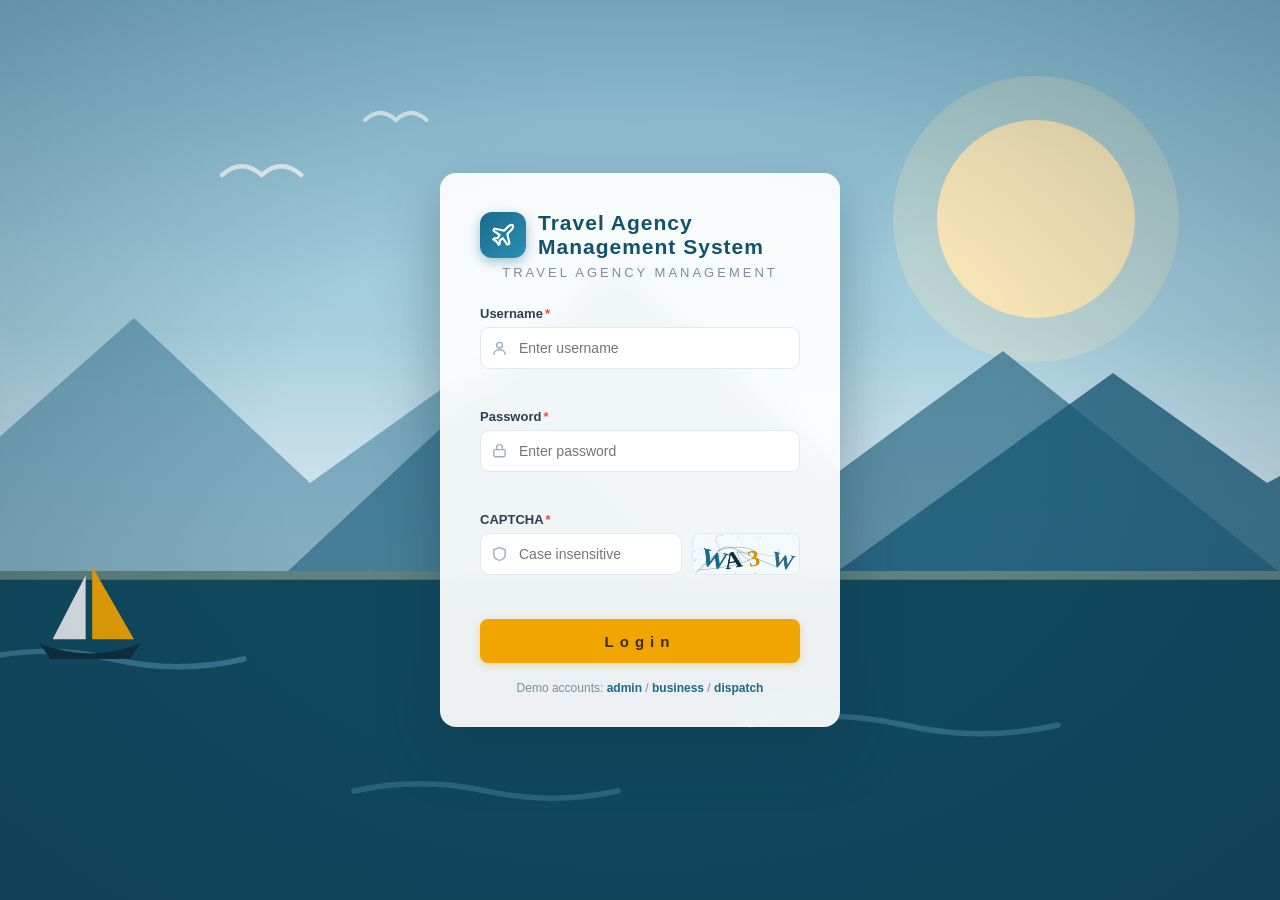
==== commit 97d2d6eb: "feat: 中英双语国际化 + 后端重构 前端/I18N: - 新增 I18N 引擎（230+ 翻译键），覆盖全部 20 页面 - 顶栏语言切换按钮（localStorage 持久化） - 登录页/侧" ====
--- a/webapp/src/main/webapp/index.html
+++ b/webapp/src/main/webapp/index.html
@@ -1086,8 +1086,15 @@
 };
 function t(key,...args){
   let s = (I18N[key] && I18N[key][LANG]) ? I18N[key][LANG] : (I18N[key]?.zh || key);
-  args.forEach((a,i)=>s=s.replace('{'+i+'}',a));
+  args.forEach((a,i)=>s=s.replace('{'+i+'}',escHtml(a)));
   return s;
+}
+/** HTML 转义：将用户数据安全地插入 innerHTML（全局使用，消除 XSS） */
+function escHtml(s){
+  if (s === null || s === undefined) return '';
+  const div = document.createElement('div');
+  div.textContent = String(s);
+  return div.innerHTML;
 }
 let LANG = (localStorage.getItem('lang')||(navigator.language||'').split('-')[0]);
 
@@ -1152,7 +1159,11 @@
   const icons = {success:"✓", error:"✕", info:"ℹ"};
   const el = document.createElement("div");
   el.className = `toast ${type}`;
-  el.innerHTML = `<b>${icons[type]||""}</b><span>${msg}</span>`;
+  const b = document.createElement('b');
+  b.textContent = icons[type] || '';
+  const span = document.createElement('span');
+  span.textContent = msg;
+  el.appendChild(b); el.appendChild(span);
   $("#toastRoot").appendChild(el);
   setTimeout(() => { el.classList.add("out"); el.addEventListener("animationend", () => el.remove()); }, dur);
 }
@@ -1167,7 +1178,7 @@
   if (!okText) okText = t('modal_defaultOk');
   modalOnOk = onOk;
   modalBox.innerHTML = `
-    <div class="modal-head"><h3>${title}</h3><button class="modal-close" data-close>✕</button></div>
+    <div class="modal-head"><h3>${escHtml(title)}</h3><button class="modal-close" data-close>✕</button></div>
     <div class="modal-body">${body}</div>
     ${hideFoot ? "" : `<div class="modal-foot">
       <button class="btn btn-ghost" data-close>${t('modal_defaultCancel')}</button>
@@ -1280,6 +1291,7 @@
     const d = await r.json();
     if (d.ok) {
       currentUser = { name: d.user, role: d.role, username: d.username };
+      csrfToken = d.csrf || '';
       toast(t('toast_login_ok'));
       enterApp();
     } else {
@@ -1300,6 +1312,7 @@
 ============================================================ */
 const API_BASE = "/api";
 
+let csrfToken = '';
 async function apiGet(path) {
   const r = await fetch(API_BASE + path);
   if (!r.ok) throw new Error("HTTP " + r.status);
@@ -1309,7 +1322,7 @@
 async function apiPost(path, data) {
   const r = await fetch(API_BASE + path, {
     method: "POST",
-    headers: { "Content-Type": "application/x-www-form-urlencoded" },
+    headers: { "Content-Type": "application/x-www-form-urlencoded", "X-CSRF-Token": csrfToken },
     body: new URLSearchParams(data).toString()
   });
   if (!r.ok) throw new Error("HTTP " + r.status);
@@ -1375,11 +1388,12 @@
       MOCK.guides = guides.data.map(g => ({
         no: g.guide_no,
         name: g.name || "",
-        level: g.level || "初级",
-        phone: "",
+        level: g.glevel || "初级",
+        gender: g.gender || "男",
+        phone: g.phone || "",
         status: "空闲",
         guide_no: g.guide_no,
-        language: g.language
+        language: g.languages
       }));
     }
 
@@ -1392,7 +1406,7 @@
         price: h.price || 0,
         avail: 0,
         hotel_no: h.hotel_no,
-        stars: h.stars
+        star: h.star || 3
       }));
     }
 
@@ -1430,8 +1444,8 @@
         name: g.group_name || "",
         batch: g.batch_no || "",
         depart: g.depart_date ? g.depart_date.substring(0,10) : "",
-        members: g.actual_count || 0,
-        status: (g.actual_count || 0) >= 20 ? "已成团" : "未成团",
+        members: g.actual_people || 0,
+        status: (g.actual_people || 0) >= 20 ? "已成团" : "未成团",
         guide: "",
         hotel: "",
         insured: false,
@@ -1785,16 +1799,16 @@
       const slice = data.slice((cur-1)*PAGE_SIZE, cur*PAGE_SIZE);
       tbody.innerHTML = slice.length ? slice.map((r,i) => `
         <tr class="row-in" style="animation-delay:${i*40}ms">
-          <td style="color:var(--text-light)">${r.id}</td>
-          <td><b>${r.name}</b></td>
-          <td>${r.route}</td>
-          <td><span class="badge badge-blue">${r.batch}</span></td>
+          <td style="color:var(--text-light)">${escHtml(r.id)}</td>
+          <td><b>${escHtml(r.name)}</b></td>
+          <td>${escHtml(r.route)}</td>
+          <td><span class="badge badge-blue">${escHtml(r.batch)}</span></td>
           <td>¥ ${r.fee.toLocaleString()}</td>
           <td>${statusBadge(r.status)}</td>
           <td>
-            <button class="op-link" data-op="view" data-id="${r.id}">${t('crud_view')}</button>
-            <button class="op-link" data-op="edit" data-id="${r.id}">${t('crud_edit')}</button>
-            <button class="op-link danger" data-op="del" data-id="${r.id}">${t('crud_delete')}</button>
+            <button class="op-link" data-op="view" data-id="${escHtml(r.id)}">${t('crud_view')}</button>
+            <button class="op-link" data-op="edit" data-id="${escHtml(r.id)}">${t('crud_edit')}</button>
+            <button class="op-link danger" data-op="del" data-id="${escHtml(r.id)}">${t('crud_delete')}</button>
           </td>
         </tr>`).join("")
         : `<tr><td colspan="7" style="text-align:center;color:var(--text-light);padding:34px">${t('crud_noResult')}</td></tr>`;
@@ -1981,7 +1995,7 @@
 };
 function sBadge(s){
   const key = STATUS_KEY[s];
-  const display = key ? t(key) : s;
+  const display = key ? t(key) : escHtml(s);
   const c = (STATUS_COLOR[s] || "gray").split(" ");
   return `<span class="badge badge-${c[0]}${c[1] ? " live" : ""}"><span class="dot"></span>${display}</span>`;
 }
@@ -2042,6 +2056,8 @@
       };
 
       if (cfg.apiPath) {
+        // preSave 钩子：允许在发送前注入/转换字段值
+        if (cfg.preSave) cfg.preSave(vals, rec);
         // 将 SPA 的 MOCK 字段名映射为 API 期望的 DB 列名
         const apiVals = {};
         const fieldMap = cfg.apiFieldMap || {};
@@ -2107,7 +2123,7 @@
       const slice = data.slice((cur-1)*ps, cur*ps);
       tbody.innerHTML = slice.length ? slice.map((r,i) => `
         <tr class="row-in" style="animation-delay:${i*40}ms" data-idx="${cfg.data.indexOf(r)}">
-          ${cfg.columns.map(c => `<td>${c.render ? c.render(r) : r[c.key]}</td>`).join("")}
+          ${cfg.columns.map(c => `<td>${c.render ? c.render(r) : escHtml(r[c.key])}</td>`).join("")}
           <td>
             <button class="op-link" data-op="view">${t('crud_view')}</button>
             <button class="op-link" data-op="edit">${t('crud_edit')}</button>
@@ -2174,7 +2190,7 @@
     {key:"status", label:"状态", options:["启用","停用"]},
   ],
   columns:[
-    {key:"username", label:"用户名", render:r => `<b>${r.username}</b>`},
+    {key:"username", label:"用户名", render:r => `<b>${escHtml(r.username)}</b>`},
     {key:"realname", label:"姓名"},
     {key:"role",     label:"角色", render:r => `<span class="badge badge-blue">${r.role}</span>`},
     {key:"phone",    label:"联系电话"},
@@ -2199,15 +2215,19 @@
   entity:"线路", desc:"维护旅游线路：编号、行程天数、主要景点与报价",
   data:MOCK.routes, searchKeys:["code","name","spots"], searchTip:"搜索线路编号 / 名称 / 景点...",
   apiPath:"/routes", idKey:"code", idParam:"route_no",
-  apiFieldMap: {code:"route_no", days:"days", spots:"main_spots"},
-  // name/price/status 为前端展示字段，DB 无对应列，不映射
+  apiFieldMap: {code:"route_no", start_place:"start_place", end_place:"end_place", days:"days", spots:"main_spots"},
+  preSave: (vals) => {
+    const parts = (vals.name || "").split("→");
+    vals.start_place = parts[0]?.trim() || "";
+    vals.end_place = parts[1]?.trim() || "";
+  },
   filters:[
     {key:"status", label:"状态", options:["在售","下架"]},
     {key:"days",   label:"天数", options:[3,4,5,6]},
   ],
   columns:[
     {key:"code",  label:"线路编号", render:r => `<span class="badge badge-blue">${r.code}</span>`},
-    {key:"name",  label:"线路名称", render:r => `<b>${r.name}</b>`},
+    {key:"name",  label:"线路名称", render:r => `<b>${escHtml(r.name)}</b>`},
     {key:"days",  label:"天数", render:r => `${r.days} 天`},
     {key:"spots", label:"主要景点", render:r => `<span style="white-space:normal;max-width:280px;display:inline-block">${r.spots}</span>`},
     {key:"price", label:"报价", render:r => `<b style="color:var(--accent-dark)">${fmtMoney(r.price)}</b>`},
@@ -2231,11 +2251,17 @@
   entity:"班次", addLabel:"开设", desc:"按线路开设出团班次，跟踪报名人数（满员 50 人）",
   data:MOCK.batches, searchKeys:["no","route"], searchTip:"搜索班次号 / 线路...",
   apiPath:"/batches", idKey:"no", idParam:"batch_no",
-  apiFieldMap: {no:"batch_no", route:"route_no", depart:"depart_date", status:"status"},
+  apiFieldMap: {no:"batch_no", route_no:"route_no", depart:"depart_date", price:"price", discount:"discount"},
+  preSave: (vals) => {
+    const r = MOCK.routes.find(r => r.name === vals.route);
+    vals.route_no = r ? r.route_no || r.code : "";
+    if (!vals.price) vals.price = 1000;
+    if (!vals.discount) vals.discount = 1;
+  },
   filters:[{key:"status", label:"状态", options:["报名中","已满","已出发","已结束"]}],
   columns:[
     {key:"no",     label:"班次号", render:r => `<span class="badge badge-blue">${r.no}</span>`},
-    {key:"route",  label:"所属线路", render:r => `<b>${r.route}</b>`},
+    {key:"route",  label:"所属线路", render:r => `<b>${escHtml(r.route)}</b>`},
     {key:"depart", label:"出发日期"},
     {key:"count",  label:"当前人数", render:r => `
       <div style="display:flex;align-items:center;gap:9px;min-width:130px">
@@ -2248,9 +2274,11 @@
     {key:"no",     label:"班次号", placeholder:"如 GL-0710"},
     {key:"route",  label:"所属线路", type:"select", options:() => MOCK.routes.filter(r => r.status==="在售").map(r => r.name)},
     {key:"depart", label:"出发日期", type:"date"},
+    {key:"price",  label:"报价（元/人）", type:"number"},
+    {key:"discount",label:"折扣率", type:"number"},
     {key:"status", label:"状态", type:"select", options:["报名中","已满","已出发","已结束"], default:"报名中"},
   ],
-  newRec:() => ({count:0}),
+  newRec:() => ({count:0, price:1000, discount:1}),
   nameOf:r => `班次「${r.no}」`,
 });
 
@@ -2261,24 +2289,26 @@
   entity:"导游", desc:"导游人事档案：等级评定、联系方式与当前带团状态",
   data:MOCK.guides, searchKeys:["no","name","phone"], searchTip:"搜索工号 / 姓名...",
   apiPath:"/guides", idKey:"no", idParam:"guide_no",
-  apiFieldMap: {no:"guide_no", name:"name", level:"glevel", phone:"phone", status:"status"},
+  apiFieldMap: {no:"guide_no", name:"name", gender:"gender", level:"glevel", languages:"languages", phone:"phone"},
   filters:[
     {key:"level",  label:"等级", options:["初级","中级","高级","特级"]},
     {key:"status", label:"状态", options:["空闲","带团中","休假"]},
   ],
   columns:[
     {key:"no",    label:"工号", render:r => `<span class="badge badge-blue">${r.no}</span>`},
-    {key:"name",  label:"姓名", render:r => `<b>${r.name}</b>`},
+    {key:"name",  label:"姓名", render:r => `<b>${escHtml(r.name)}</b>`},
     {key:"level", label:"等级", render:r => `<span class="badge ${ {初级:"badge-gray",中级:"badge-blue",高级:"badge-green",特级:"badge-orange"}[r.level] }">${r.level}导游</span>`},
     {key:"phone", label:"联系方式"},
     {key:"status",label:"当前状态", render:r => sBadge(r.status)},
   ],
   form:[
-    {key:"no",    label:"工号", placeholder:"如 G008"},
-    {key:"name",  label:"姓名"},
-    {key:"level", label:"等级", type:"select", options:["初级","中级","高级","特级"]},
-    {key:"phone", label:"联系方式"},
-    {key:"status",label:"当前状态", type:"select", options:["空闲","带团中","休假"], default:"空闲"},
+    {key:"no",       label:"工号", placeholder:"如 G008"},
+    {key:"name",     label:"姓名"},
+    {key:"gender",   label:"性别", type:"select", options:["男","女"], default:"男"},
+    {key:"level",    label:"等级", type:"select", options:["初级","中级","高级","特级"]},
+    {key:"languages",label:"语种", placeholder:"如 普通话、英语"},
+    {key:"phone",    label:"联系方式"},
+    {key:"status",   label:"当前状态", type:"select", options:["空闲","带团中","休假"], default:"空闲"},
   ],
   nameOf:r => `导游「${r.no} ${r.name}」`,
 });
@@ -2289,11 +2319,11 @@
 registerCrud("hotels", {
   entity:"宾馆", desc:"合作宾馆档案：房型、协议价与实时可用房数",
   data:MOCK.hotels, searchKeys:["name","addr","roomType"], searchTip:"搜索宾馆名 / 地址...",
-  apiPath:"/hotels", idKey:"name", idParam:"hotel_no",
-  apiFieldMap: {name:"hotel_name", addr:"city", roomType:"roomType", price:"price", avail:"avail"},
+  apiPath:"/hotels", idKey:"hotel_no", idParam:"hotel_no",
+  apiFieldMap: {hotel_no:"hotel_no", name:"hotel_name", addr:"city", star:"star", price:"price"},
   filters:[{key:"roomType", label:"房型", options:["标准双人间","大床房","海景标间","三人间"]}],
   columns:[
-    {key:"name",    label:"宾馆名称", render:r => `<b>${r.name}</b>`},
+    {key:"name",    label:"宾馆名称", render:r => `<b>${escHtml(r.name)}</b>`},
     {key:"addr",    label:"地址", render:r => `<span style="color:var(--text-light)">${r.addr}</span>`},
     {key:"roomType",label:"房型"},
     {key:"price",   label:"协议价/晚", render:r => `<b style="color:var(--accent-dark)">${fmtMoney(r.price)}</b>`},
@@ -2304,12 +2334,15 @@
         : `<span class="badge badge-green"><span class="dot"></span>${r.avail} 间</span>`},
   ],
   form:[
+    {key:"hotel_no",label:"宾馆编号", placeholder:"如 H00005"},
     {key:"name",    label:"宾馆名称"},
-    {key:"addr",    label:"地址"},
+    {key:"addr",    label:"所在城市"},
+    {key:"star",    label:"星级", type:"number"},
     {key:"roomType",label:"房型", type:"select", options:["标准双人间","大床房","海景标间","三人间"]},
     {key:"price",   label:"协议价（元/晚）", type:"number"},
     {key:"avail",   label:"可用房数", type:"number"},
   ],
+  newRec:() => ({star:3, avail:0}),
   nameOf:r => `宾馆「${r.name}」`,
 });
 
@@ -2319,14 +2352,14 @@
 registerCrud("tourists", {
   entity:"游客", desc:"游客基础档案与报名状态维护",
   data:MOCK.tourists, searchKeys:["name","idcard","phone","batch"], searchTip:"搜索姓名 / 身份证 / 班次...",
-  apiPath:"/tourists", idKey:"name", idParam:"tourist_no",
-  apiFieldMap: {name:"name", idcard:"id_card", phone:"phone", batch:"batch", status:"status"},
+  apiPath:"/tourists", idKey:"tourist_no", idParam:"tourist_no",
+  apiFieldMap: {tourist_no:"tourist_no", name:"name", idcard:"id_card", gender:"gender", birth_date:"birth_date", address:"address", phone:"phone"},
   filters:[
     {key:"status", label:"报名状态", options:["已报名","已入团","已退团"]},
     {key:"batch",  label:"班次", options:["GL-0615","YN-0618","HN-0620","XA-0622","ZJ-0625","GL-0701"]},
   ],
   columns:[
-    {key:"name",  label:"姓名", render:r => `<b>${r.name}</b>`},
+    {key:"name",  label:"姓名", render:r => `<b>${escHtml(r.name)}</b>`},
     {key:"idcard",label:"身份证号", render:r => `<span style="color:var(--text-light);font-family:Consolas,monospace">${r.idcard}</span>`},
     {key:"phone", label:"联系方式"},
     {key:"batch", label:"报名班次", render:r => `<span class="badge badge-blue">${r.batch}</span>`},
@@ -2334,11 +2367,15 @@
     {key:"status",label:"报名状态", render:r => sBadge(r.status)},
   ],
   form:[
-    {key:"name",  label:"姓名"},
-    {key:"idcard",label:"身份证号", validate:v => v.length === 18},
-    {key:"phone", label:"联系方式"},
-    {key:"batch", label:"报名班次", type:"select", options:() => MOCK.batches.filter(b => b.status==="报名中"||b.status==="已满").map(b => b.no)},
-    {key:"status",label:"报名状态", type:"select", options:["已报名","已入团","已退团"], default:"已报名"},
+    {key:"tourist_no",label:"游客编号", placeholder:"留空自动生成"},
+    {key:"name",      label:"姓名"},
+    {key:"idcard",    label:"身份证号", validate:v => v.length === 18},
+    {key:"gender",    label:"性别", type:"select", options:["男","女"]},
+    {key:"birth_date",label:"出生日期", type:"date"},
+    {key:"address",   label:"住址"},
+    {key:"phone",     label:"联系方式"},
+    {key:"batch",     label:"报名班次"},
+    {key:"status",    label:"报名状态", type:"select", options:["已报名","已入团","已退团"], default:"已报名"},
   ],
   newRec:() => ({group:""}),
   nameOf:r => `游客「${r.name}」档案`,
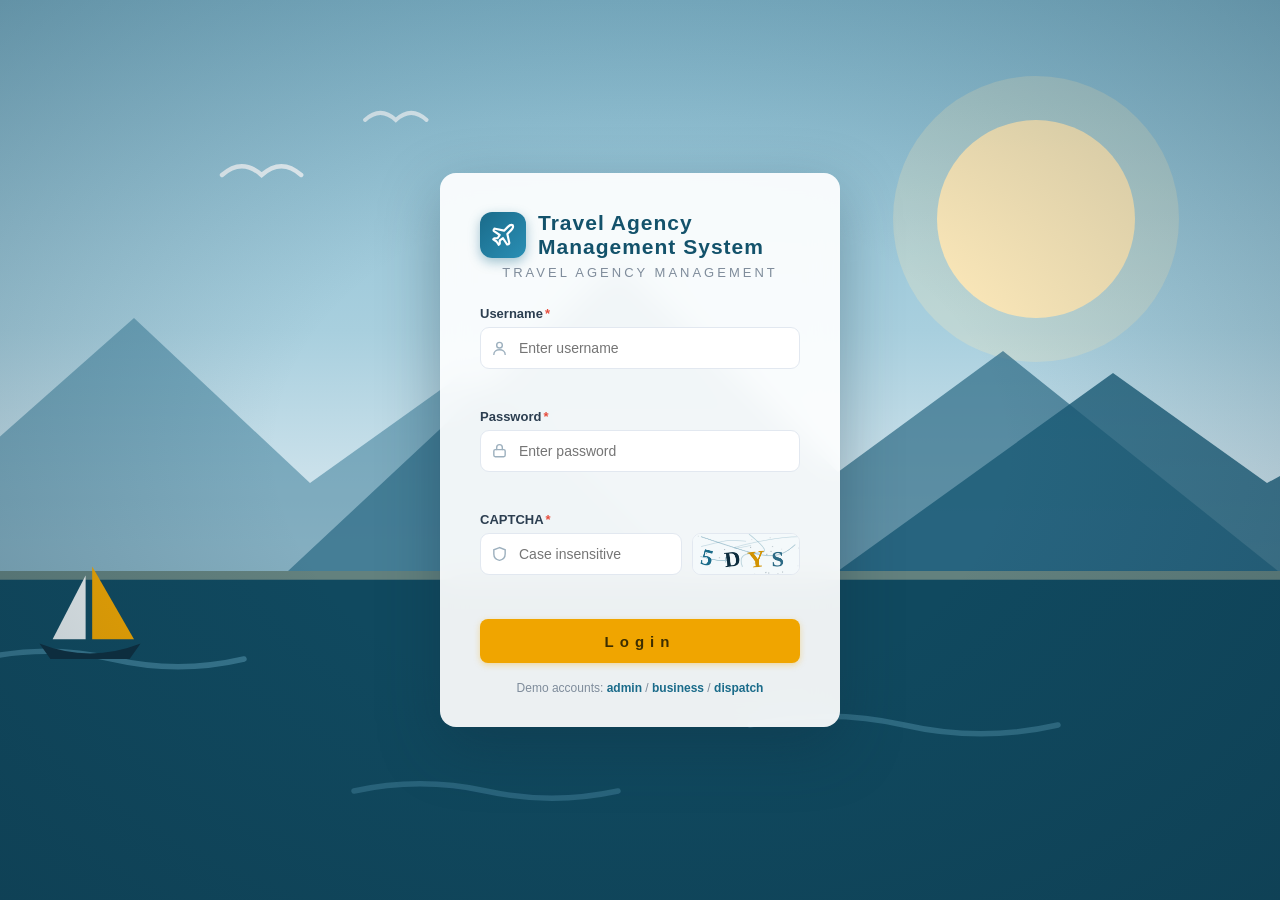
==== commit a8682aa2: "feat(i18n): 完成剩余页面模板双语化 - registerCrud 通用模板：搜索/列标签/详情弹窗/删除toast 全部 t() 化（覆盖 6 个 CRUD 页面） - crudField" ====
--- a/webapp/src/main/webapp/index.html
+++ b/webapp/src/main/webapp/index.html
@@ -799,8 +799,6 @@
 crud_actions:{zh:"操作",en:"Actions"},
 crud_add:{zh:"新增{0}",en:"Add {0}"},
 filter_all:{zh:"{0}（全部）",en:"{0} (All)"},
-ph_select:{zh:"请选择{0}",en:"Select {0}"},
-ph_enter:{zh:"请输入{0}",en:"Enter {0}"},
 ph_under_construction:{zh:"{0}页面待实现",en:"{0} page coming soon"},
 ph_uc_desc:{zh:"布局框架与设计风格确认后，将按计划逐页交付此模块。",en:"This module will be delivered as planned."},
 joinQuit_waitEmpty:{zh:"暂无待分配游客",en:"No pending tourists"},
@@ -968,6 +966,10 @@
 cal_next:{zh:"下月 ›",en:"Next ›"},
 cal_weekDays:{zh:["周日","周一","周二","周三","周四","周五","周六"],en:["Sun","Mon","Tue","Wed","Thu","Fri","Sat"]},
 cal_today:{zh:"今天",en:"Today"},
+cal_yearMonth:{zh:"{0} 年 {1} 月",en:"{0} {1}"},
+qh_allHotels:{zh:"宾馆（全部）",en:"All Hotels"},
+qh_from:{zh:"从",en:"From"},
+qh_to:{zh:"至",en:"To"},
 cal_more:{zh:"+{0} 个排班",en:"+{0} more"},
 cal_noSchedule:{zh:"当日无导游排班 🏖",en:"No guide schedules today 🏖"},
 cal_title:{zh:"{0} 导游排班",en:"{0} Guide Schedule"},
@@ -1059,6 +1061,118 @@
 tourist_desc:{zh:"游客基础档案与报名状态维护",en:"Tourist profiles & registration status"},
 users_title:{zh:"用户管理",en:"User Management"},
 users_desc:{zh:"管理系统登录账号、角色权限",en:"Manage accounts & role permissions"},
+users_search:{zh:"搜索用户名 / 姓名...",en:"Search username/name..."},
+users_detail:{zh:"用户详情",en:"User Details"},
+users_username:{zh:"用户名",en:"Username"},
+users_realname:{zh:"姓名",en:"Name"},
+users_role:{zh:"角色",en:"Role"},
+users_phone:{zh:"联系电话",en:"Phone"},
+users_created:{zh:"创建日期",en:"Created"},
+users_status:{zh:"状态",en:"Status"},
+route_search:{zh:"搜索线路编号 / 名称 / 景点...",en:"Search code/name/attractions..."},
+route_detail:{zh:"线路详情",en:"Route Details"},
+route_status:{zh:"状态",en:"Status"},
+route_name:{zh:"线路名称",en:"Route Name"},
+batch_search:{zh:"搜索班次号 / 线路...",en:"Search batch no/route..."},
+batch_detail:{zh:"班次详情",en:"Batch Details"},
+batch_no:{zh:"班次号",en:"Batch No"},
+batch_route:{zh:"所属线路",en:"Route"},
+batch_depart:{zh:"出发日期",en:"Depart Date"},
+batch_count:{zh:"当前人数",en:"Members"},
+batch_status:{zh:"状态",en:"Status"},
+guide_search:{zh:"搜索工号 / 姓名...",en:"Search ID/name..."},
+guide_detail:{zh:"导游详情",en:"Guide Details"},
+guide_no:{zh:"工号",en:"Guide ID"},
+guide_name:{zh:"姓名",en:"Name"},
+guide_level:{zh:"等级",en:"Level"},
+guide_phone:{zh:"联系方式",en:"Phone"},
+guide_status:{zh:"当前状态",en:"Status"},
+hotel_search:{zh:"搜索宾馆名 / 地址...",en:"Search hotel/address..."},
+hotel_detail:{zh:"宾馆详情",en:"Hotel Details"},
+hotel_hotel_no:{zh:"宾馆编号",en:"Hotel No"},
+hotel_name:{zh:"宾馆名称",en:"Hotel Name"},
+hotel_addr:{zh:"所在城市",en:"City"},
+hotel_roomType:{zh:"房型",en:"Room Type"},
+hotel_price:{zh:"协议价/晚",en:"Rate/Night"},
+hotel_avail:{zh:"可用房数",en:"Rooms Left"},
+tourist_search:{zh:"搜索姓名 / 身份证 / 班次...",en:"Search name/ID/batch..."},
+tourist_detail:{zh:"游客详情",en:"Tourist Details"},
+tourist_tourist_no:{zh:"游客编号",en:"Tourist No"},
+tourist_name:{zh:"姓名",en:"Name"},
+tourist_idcard:{zh:"身份证号",en:"ID Card"},
+tourist_phone:{zh:"联系方式",en:"Phone"},
+tourist_batch:{zh:"所属班次",en:"Batch"},
+tourist_group:{zh:"所属团",en:"Group"},
+tourist_status:{zh:"状态",en:"Status"},
+ph_select:{zh:"请选择{0}",en:"Select {0}"},
+ph_enter:{zh:"请输入{0}",en:"Enter {0}"},
+jq_waitList:{zh:"待分配游客",en:"Pending Tourists"},
+jq_inList:{zh:"已入团名单",en:"Joined Members"},
+ga_statusOverview:{zh:"导游当前状态一览",en:"Guide Status Overview"},
+ga_groupName:{zh:"团名",en:"Group"},
+ga_members:{zh:"人数",en:"Members"},
+ga_groupStatus:{zh:"团状态",en:"Group Status"},
+ga_curGuide:{zh:"当前导游",en:"Current Guide"},
+ha_perNight:{zh:"/晚",en:"/night"},
+ha_leftRooms:{zh:"剩 {0} 间",en:"{0} left"},
+is_group:{zh:"旅游团",en:"Group"},
+is_selGroup:{zh:"请选择已成团的旅游团",en:"Select a formed group"},
+is_company:{zh:"保险公司",en:"Insurance Company"},
+is_type:{zh:"险种",en:"Plan Type"},
+is_amt:{zh:"保额（万元/人）",en:"Coverage (10k/person)"},
+is_fee:{zh:"保费（元/人）",en:"Premium (yuan/person)"},
+is_amtHint:{zh:"如 50",en:"e.g. 50"},
+is_feeHint:{zh:"如 30",en:"e.g. 30"},
+is_feeErr:{zh:"请输入有效保费",en:"Enter a valid premium"},
+is_membersHint:{zh:"选择旅游团后显示团员名单",en:"Member list appears after selecting a group"},
+is_submit:{zh:"提交投保单",en:"Submit Policy"},
+is_receipt:{zh:"投保单回执",en:"Policy Receipt"},
+is_policyNo:{zh:"投保单号",en:"Policy No"},
+is_insured:{zh:"「{0}」投保成功",en:"Policy issued for {0}"},
+is_amtUnit:{zh:"万元 / 人",en:"10k / person"},
+currency_yuan:{zh:"元",en:"yuan"},
+qm_exportName:{zh:"团员名单",en:"Member_Roster"},
+signup_selBatchStep:{zh:"② 选择出发班次",en:"② Select Departure Batch"},
+month_1:{zh:"1月",en:"Jan"},
+month_2:{zh:"2月",en:"Feb"},
+month_3:{zh:"3月",en:"Mar"},
+month_4:{zh:"4月",en:"Apr"},
+month_5:{zh:"5月",en:"May"},
+month_6:{zh:"6月",en:"Jun"},
+qi_wanUnit:{zh:"万元",en:"10k"},
+is_total:{zh:"总保费",en:"Total Premium"},
+is_status:{zh:"投保状态",en:"Policy Status"},
+is_memberList:{zh:"团员名单（在档 {0} 人 / 全团 {1} 人）",en:"Members ({0} on file / {1} total)"},
+is_noMember:{zh:"该团团员明细未在档（示例数据）",en:"Member details not on file (sample data)"},
+is_insuredSuffix:{zh:"（已投保）",en:" (insured)"},
+is_co1:{zh:"中国人保",en:"PICC"},
+is_co2:{zh:"平安保险",en:"Ping An"},
+is_co3:{zh:"太平洋保险",en:"CPIC"},
+is_co4:{zh:"中国人寿",en:"China Life"},
+is_tp1:{zh:"旅游意外伤害险",en:"Travel Accident"},
+is_tp2:{zh:"综合旅行保障险",en:"Comprehensive Travel"},
+is_tp3:{zh:"高原旅游专项险",en:"Plateau Special"},
+insurance_amtUnit:{zh:"万元 / 人",en:"10k / person"},
+settlement_people:{zh:"人",en:"people"},
+settlement_signupFee:{zh:"报名费",en:"Signup Fee"},
+settlement_hotelFee:{zh:"住宿费",en:"Hotel Fee"},
+settlement_insFee:{zh:"保险费",en:"Insurance Fee"},
+settlement_total:{zh:"合计",en:"Total"},
+settlement_status:{zh:"收款状态",en:"Payment Status"},
+settlement_btn:{zh:"结 算",en:"Settle"},
+settlement_done:{zh:"已结算",en:"Settled"},
+settlement_unassigned:{zh:"未安排",en:"Not arranged"},
+settlement_uninsured:{zh:"未投保",en:"Not insured"},
+settlement_confirmTitle:{zh:"结算确认",en:"Confirm Settlement"},
+settlement_confirmBtn:{zh:"确认结算",en:"Confirm"},
+settlement_doneMsg:{zh:"「{0}」结算完成，实收 {1}",en:"{0} settled, received {1}"},
+settlement_recvTotal:{zh:"应收总额（元）",en:"Receivable (yuan)"},
+settlement_recv:{zh:"已收金额（元）",en:"Received (yuan)"},
+settlement_pending:{zh:"待收金额（元）",en:"Pending (yuan)"},
+toast_edit_ok:{zh:"编辑成功",en:"Updated"},
+toast_add_ok:{zh:"新增成功",en:"Added"},
+toast_save_fail:{zh:"保存失败",en:"Save failed"},
+toast_del_fail:{zh:"删除失败",en:"Delete failed"},
 group_title:{zh:"创建旅游团",en:"Create Group"},
 group_desc:{zh:"填写团基本信息，勾选首批团员",en:"Fill group info, select initial members"},
 joinQuit_title:{zh:"入团 / 退团操作",en:"Join / Quit Group"},
@@ -2014,26 +2128,28 @@
   ).join("");
 }
 
-function crudFieldHtml(f, rec){
+function crudFieldHtml(f, rec, stem){
   const v = rec ? (rec[f.key] ?? "") : (f.default ?? "");
+  const lbl = f.i18nKey ? t(f.i18nKey) : (stem ? t(stem+'_'+f.key) : f.label);
   let input;
   if (f.type === "select") {
     const opts = typeof f.options === "function" ? f.options() : f.options;
-    input = `<select id="cf_${f.key}"><option value="">${t('ph_select', f.label)}</option>${opts.map(o => `<option ${String(v)===String(o)?"selected":""}>${o}</option>`).join("")}</select>`;
+    input = `<select id="cf_${f.key}"><option value="">${t('ph_select', lbl)}</option>${opts.map(o => `<option ${String(v)===String(o)?"selected":""}>${o}</option>`).join("")}</select>`;
   } else {
-    input = `<input id="cf_${f.key}" type="${f.type||"text"}" value="${v}" placeholder="${f.placeholder||t('ph_enter', f.label)}">`;
+    input = `<input id="cf_${f.key}" type="${f.type||"text"}" value="${v}" placeholder="${f.placeholder||t('ph_enter', lbl)}">`;
   }
   return `<div class="field" id="cff_${f.key}">
-    <label>${f.label}<span class="req">*</span></label>
+    <label>${lbl}<span class="req">*</span></label>
     <div class="input-wrap">${input}<span class="check" style="right:14px">✓</span></div>
-    <div class="msg">${f.type==="select"?t('ph_select', f.label):t('ph_enter', f.label)}</div>
+    <div class="msg">${f.type==="select"?t('ph_select', lbl):t('ph_enter', lbl)}</div>
   </div>`;
 }
 
 function crudFormModal(cfg, rec, after){
+  const stem = {batches:'batch',routes:'route',guides:'guide',hotels:'hotel',tourists:'tourist',users:'users'}[cfg.id] || cfg.id;
   openModal({
-    title: (rec ? t('form_edit') : (cfg.addLabel || t('form_add'))) + cfg.entity, okText: t('form_submit'),
-    body: cfg.form.map(f => crudFieldHtml(f, rec)).join(""),
+    title: (rec ? t('form_edit') : (cfg.addLabel || t('form_add'))) + t(stem+'_title'), okText: t('form_submit'),
+    body: cfg.form.map(f => crudFieldHtml(f, rec, stem)).join(""),
     onOk(btn){
       let ok = true; const vals = {};
       cfg.form.forEach(f => {
@@ -2052,7 +2168,7 @@
       const doLocal = () => {
         if (rec) Object.assign(rec, vals);
         else cfg.data.unshift(Object.assign(cfg.newRec ? cfg.newRec() : {}, vals));
-        closeModal(); toast((rec ? "编辑" : "新增") + "成功"); after();
+        closeModal(); toast((rec ? t('toast_edit_ok') : t('toast_add_ok'))); after();
       };
 
       if (cfg.apiPath) {
@@ -2067,7 +2183,7 @@
         apiPost(cfg.apiPath, apiVals).then(() => {
           doLocal();
         }).catch(ex => {
-          toast("保存失败: " + ex.message, "error");
+          toast(t('toast_save_fail') + ": " + ex.message, "error");
           setBtnLoading(btn, false);
         });
       } else {
@@ -2089,7 +2205,7 @@
       <div class="table-toolbar">
         <div class="search-box">
           <svg viewBox="0 0 24 24" fill="none" stroke="currentColor" stroke-width="2" stroke-linecap="round"><circle cx="11" cy="11" r="7"/><path d="m20 20-3.5-3.5"/></svg>
-          <input data-r="search" placeholder="${cfg.searchTip || "搜索..."}">
+          <input data-r="search" placeholder="${t(stem+'_search')}">
         </div>
         ${(cfg.filters||[]).map(f => `
         <select class="filter-sel" data-r="filter" data-key="${f.key}">
@@ -2097,11 +2213,11 @@
           ${f.options.map(o => `<option>${o}</option>`).join("")}
         </select>`).join("")}
         <div class="spacer"></div>
-        <button class="btn btn-primary" data-r="add">＋ ${cfg.addLabel || t('crud_add', cfg.entity)}</button>
+        <button class="btn btn-primary" data-r="add">＋ ${cfg.addLabel || t('crud_add', t(stem+'_title'))}</button>
       </div>
       <div style="overflow-x:auto">
         <table>
-          <thead><tr>${cfg.columns.map(c => `<th>${c.label}</th>`).join("")}<th>${t('crud_actions')}</th></tr></thead>
+          <thead><tr>${cfg.columns.map(c => `<th>${t(stem+'_'+c.key)}</th>`).join("")}<th>${t('crud_actions')}</th></tr></thead>
           <tbody data-r="tbody"></tbody>
         </table>
       </div>
@@ -2160,15 +2276,15 @@
             try {
               await apiDel(cfg.apiPath, cfg.idParam ? {[cfg.idParam]: rec[cfg.idKey || cfg.form[0].key]} : {route_no: rec[cfg.idKey || cfg.form[0].key]});
               doDel();
-            } catch(ex) { toast("删除失败: " + ex.message, "error"); }
+            } catch(ex) { toast(t('toast_del_fail') + ": " + ex.message, "error"); }
           });
         } else {
           confirmDelete(cfg.nameOf(rec), doDel);
         }
       }
       else if (b.dataset.op === "edit") crudFormModal(cfg, rec, render);
-      else openModal({title:`${cfg.entity}详情`, hideFoot:true, body:`<table class="kv">${
-        cfg.columns.map(c => `<tr><td>${c.label}</td><td><b>${c.render ? c.render(rec) : rec[c.key]}</b></td></tr>`).join("")
+      else openModal({title:t(stem+'_detail'), hideFoot:true, body:`<table class="kv">${
+        cfg.columns.map(c => `<tr><td>${t(stem+'_'+c.key)}</td><td><b>${c.render ? c.render(rec) : rec[c.key]}</b></td></tr>`).join("")
       }</table>`});
     });
 
@@ -2518,11 +2634,11 @@
     if (!st.route) return `<p style="color:var(--text-light);font-size:13px">${t('signup_pickRoute')}</p>`;
     const bs = MOCK.batches.filter(b => b.route === st.route && (b.status === "报名中" || b.status === "已满"));
     if (!bs.length) return `<p style="color:var(--text-light)">${t('signup_pickBatch')}</p>`;
-    return `<p style="font-weight:700;margin-bottom:12px">② 选择出发班次</p>
+    return `<p style="font-weight:700;margin-bottom:12px">${t('signup_selBatchStep')}</p>
       <div class="pick-grid">${bs.map(b => `
         <div class="pick-card ${b.status==="已满"?"disabled":""} ${st.batch===b?"sel":""}" data-batch="${b.no}">
           <h4>${b.no}　${sBadge(b.status)}</h4>
-          <div class="pc-sub">出发日期：${b.depart}</div>
+          <div class="pc-sub">${t('signup_kv_depart')}：${b.depart}</div>
           <div style="display:flex;align-items:center;gap:8px;margin-top:8px">
             <div class="progress" style="flex:1"><i class="${b.count>=20?"ok":"warn"}" style="--p:${Math.min(b.count/50,1)}"></i></div>
             <span style="font-size:12px;color:var(--text-light)">${b.count}/50</span>
@@ -2618,11 +2734,11 @@
     </div>
     <div class="transfer">
       <div class="t-panel" data-zone="wait">
-        <div class="t-head">⏳ 待分配游客 <span class="badge badge-orange" id="jqWaitN"></span></div>
+        <div class="t-head">⏳ ${t('jq_waitList')} <span class="badge badge-orange" id="jqWaitN"></span></div>
         <div data-list="wait"></div>
       </div>
       <div class="t-panel" data-zone="in">
-        <div class="t-head">✅ 已入团名单 <span class="badge badge-green" id="jqInN"></span></div>
+        <div class="t-head">✅ ${t('jq_inList')} <span class="badge badge-green" id="jqInN"></span></div>
         <div data-list="in"></div>
       </div>
     </div>
@@ -2750,7 +2866,7 @@
   <div class="page-title">${t('guideAssign_title')}</div>
   <div class="page-desc">${t('guideAssign_desc')}</div>
   <div class="card reveal" style="margin-bottom:16px">
-    <b style="color:var(--primary-dark)">导游当前状态一览</b>
+    <b style="color:var(--primary-dark)">${t('ga_statusOverview')}</b>
     <div style="display:flex;gap:10px;flex-wrap:wrap;margin-top:12px" id="gaChips">
       ${MOCK.guides.map(g => `<span class="badge ${g.status==="带团中"?"badge-orange live":g.status==="空闲"?"badge-green":"badge-gray"}"><span class="dot"></span>${g.name}（${g.status==="带团中"?"忙":g.status==="空闲"?"闲":"休"}）</span>`).join("")}
     </div>
@@ -2758,7 +2874,7 @@
   <div class="card table-card reveal">
     <div style="overflow-x:auto">
       <table>
-        <thead><tr><th>团名</th><th>班次</th><th>出发日期</th><th>人数</th><th>团状态</th><th>当前导游</th><th>选择导游</th><th>操作</th></tr></thead>
+        <thead><tr><th>${t('ga_groupName')}</th><th>${t('menu_batches')}</th><th>${t('signup_kv_depart')}</th><th>${t('ga_members')}</th><th>${t('ga_groupStatus')}</th><th>${t('ga_curGuide')}</th><th>${t('ga_selGuide')}</th><th>${t('crud_actions')}</th></tr></thead>
         <tbody id="gaTbody"></tbody>
       </table>
     </div>
@@ -2838,10 +2954,10 @@
         <div class="pick-card" data-h="${h.name}">
           <h4>${h.name}</h4>
           <div class="pc-sub">${h.addr}</div>
-          <div class="pc-sub">${h.roomType} · <b class="pc-price" style="font-size:14px">${fmtMoney(h.price)}</b>/晚</div>
+          <div class="pc-sub">${h.roomType} · <b class="pc-price" style="font-size:14px">${fmtMoney(h.price)}</b>${t('ha_perNight')}</div>
           <div style="display:flex;align-items:center;gap:8px;margin-top:8px">
             <div class="progress" style="flex:1"><i class="${h.avail<=5?"bad":h.avail<=10?"warn":"ok"}" style="--p:${Math.min(h.avail/35,1)}"></i></div>
-            <span style="font-size:12px;color:var(--text-light)" class="ha-avail">剩 ${h.avail} 间</span>
+            <span style="font-size:12px;color:var(--text-light)" class="ha-avail">${t('ha_leftRooms', h.avail)}</span>
           </div>
         </div>`).join("")}
     </div>
@@ -2904,31 +3020,31 @@
   <div class="page-desc">${t('is_desc')}</div>
   <div class="card reveal" style="max-width:880px">
     <div class="form-grid">
-      <div class="field" id="insfGroup"><label>旅游团<span class="req">*</span></label>
-        <div class="input-wrap"><select id="insGroup"><option value="">请选择已成团的旅游团</option>
-          ${MOCK.groups.filter(g => g.status === "已成团").map(g => `<option value="${g.name}">${g.name}${g.insured?"（已投保）":""}</option>`).join("")}
+      <div class="field" id="insfGroup"><label>${t('is_group')}<span class="req">*</span></label>
+        <div class="input-wrap"><select id="insGroup"><option value="">${t('is_selGroup')}</option>
+          ${MOCK.groups.filter(g => g.status === "已成团").map(g => `<option value="${g.name}">${g.name}${g.insured?t('is_insuredSuffix'):""}</option>`).join("")}
         </select></div>
-        <div class="msg">${t('ha_group')}</div></div>
-      <div class="field" id="insfCo"><label>${t('is_insure')}<span class="req">*</span></label>
-        <div class="input-wrap"><select id="insCo"><option value="">${t('is_insure')}</option>
-          <option>中国人保</option><option>平安保险</option><option>太平洋保险</option><option>中国人寿</option>
+        <div class="msg">${t('is_group')}</div></div>
+      <div class="field" id="insfCo"><label>${t('is_company')}<span class="req">*</span></label>
+        <div class="input-wrap"><select id="insCo"><option value="">${t('is_company')}</option>
+          <option>${t('is_co1')}</option><option>${t('is_co2')}</option><option>${t('is_co3')}</option><option>${t('is_co4')}</option>
         </select></div>
-        <div class="msg">${t('is_insure')}</div></div>
-      <div class="field" id="insfType"><label>${t('is_insure')}<span class="req">*</span></label>
-        <div class="input-wrap"><select id="insType"><option value="">${t('is_insure')}</option>
-          <option>旅游意外伤害险</option><option>综合旅行保障险</option><option>高原旅游专项险</option>
+        <div class="msg">${t('is_company')}</div></div>
+      <div class="field" id="insfType"><label>${t('is_type')}<span class="req">*</span></label>
+        <div class="input-wrap"><select id="insType"><option value="">${t('is_type')}</option>
+          <option>${t('is_tp1')}</option><option>${t('is_tp2')}</option><option>${t('is_tp3')}</option>
         </select></div>
-        <div class="msg">${t('is_insure')}</div></div>
-      <div class="field" id="insfAmt"><label>${t('is_insure')}<span class="req">*</span></label>
-        <div class="input-wrap"><input id="insAmt" type="number" placeholder="50"><span class="check" style="right:14px">✓</span></div>
-        <div class="msg">${t('is_insure')}</div></div>
-      <div class="field" id="insfFee"><label>${t('is_insure')}<span class="req">*</span></label>
-        <div class="input-wrap"><input id="insFee" type="number" placeholder="30"><span class="check" style="right:14px">✓</span></div>
-        <div class="msg">请输入有效保费</div></div>
+        <div class="msg">${t('is_type')}</div></div>
+      <div class="field" id="insfAmt"><label>${t('is_amt')}<span class="req">*</span></label>
+        <div class="input-wrap"><input id="insAmt" type="number" placeholder="${t('is_amtHint')}"><span class="check" style="right:14px">✓</span></div>
+        <div class="msg">${t('is_amt')}</div></div>
+      <div class="field" id="insfFee"><label>${t('is_fee')}<span class="req">*</span></label>
+        <div class="input-wrap"><input id="insFee" type="number" placeholder="${t('is_feeHint')}"><span class="check" style="right:14px">✓</span></div>
+        <div class="msg">${t('is_feeErr')}</div></div>
     </div>
-    <div id="insMembers" style="margin:4px 0 16px"><p style="color:var(--text-light);font-size:13px">选择旅游团后显示团员名单</p></div>
+    <div id="insMembers" style="margin:4px 0 16px"><p style="color:var(--text-light);font-size:13px">${t('is_membersHint')}</p></div>
     <div style="display:flex;justify-content:flex-end">
-      <button class="btn btn-primary" id="insSubmit">${t('is_insure')}</button>
+      <button class="btn btn-primary" id="insSubmit">${t('is_submit')}</button>
     </div>
   </div>`;
 
@@ -2936,18 +3052,18 @@
   $("#insGroup", page).addEventListener("change", e => {
     const g = MOCK.groups.find(x => x.name === e.target.value);
     const wrap = $("#insMembers", page);
-    if (!g) { wrap.innerHTML = `<p style="color:var(--text-light);font-size:13px">选择旅游团后显示团员名单</p>`; return; }
+    if (!g) { wrap.innerHTML = `<p style="color:var(--text-light);font-size:13px">${t('is_membersHint')}</p>`; return; }
     const members = MOCK.tourists.filter(t => t.group === g.name && t.status === "已入团");
     wrap.innerHTML = `
-      <p style="font-weight:700;margin-bottom:10px">团员名单（在档 ${members.length} 人 / 全团 ${g.members} 人）${g.insured ? sBadge("已投保") : sBadge("未投保")}</p>
+      <p style="font-weight:700;margin-bottom:10px">${t('is_memberList', members.length, g.members)}${g.insured ? sBadge("已投保") : sBadge("未投保")}</p>
       <div style="overflow-x:auto"><table>
-        <thead><tr><th>姓名</th><th>身份证号</th><th>联系方式</th><th>状态</th></tr></thead>
+        <thead><tr><th>${t('guide_name')}</th><th>${t('tourist_idcard')}</th><th>${t('tourist_phone')}</th><th>${t('crud_status')}</th></tr></thead>
         <tbody>${members.length ? members.map((t,i) => `
           <tr class="row-in" style="animation-delay:${i*40}ms">
             <td><b>${t.name}</b></td>
             <td style="font-family:Consolas,monospace;color:var(--text-light)">${t.idcard}</td>
             <td>${t.phone}</td><td>${sBadge(t.status)}</td>
-          </tr>`).join("") : `<tr><td colspan="4" style="text-align:center;color:var(--text-light);padding:20px">该团团员明细未在档（示例数据）</td></tr>`}
+          </tr>`).join("") : `<tr><td colspan="4" style="text-align:center;color:var(--text-light);padding:20px">${t('is_noMember')}</td></tr>`}
         </tbody></table></div>`;
   });
   $("#insSubmit", page).addEventListener("click", e => {
@@ -2966,15 +3082,15 @@
     setTimeout(() => {
       g.insured = true;
       setBtnLoading(btn, false);
-      openModal({title:"🛡 投保单回执", hideFoot:true, body:`
+      openModal({title:t('is_receipt'), hideFoot:true, body:`
         <table class="kv">
-          <tr><td>投保单号</td><td><b style="font-family:Consolas,monospace">TB${Date.now().toString().slice(-8)}</b></td></tr>
-          <tr><td>旅游团</td><td><b>${g.name}</b>（${g.members} 人）</td></tr>
-          <tr><td>保险公司</td><td>${co}</td></tr>
-          <tr><td>险种</td><td>${type}</td></tr>
-          <tr><td>${t('is_insure')}</td><td>${amt} ${t('insurance_amtUnit')}</td></tr>
-          <tr><td>总保费</td><td><b style="color:var(--accent-dark);font-size:16px">${fmtMoney(fee * g.members)}</b>（${fee} 元 × ${g.members} 人）</td></tr>
-          <tr><td>投保状态</td><td>${sBadge("已投保")}</td></tr>
+          <tr><td>${t('is_policyNo')}</td><td><b style="font-family:Consolas,monospace">TB${Date.now().toString().slice(-8)}</b></td></tr>
+          <tr><td>${t('is_group')}</td><td><b>${g.name}</b>（${g.members} ${t('dash_signups_unit')}）</td></tr>
+          <tr><td>${t('is_company')}</td><td>${co}</td></tr>
+          <tr><td>${t('is_type')}</td><td>${type}</td></tr>
+          <tr><td>${t('is_amt')}</td><td>${amt} ${t('insurance_amtUnit')}</td></tr>
+          <tr><td>${t('is_total')}</td><td><b style="color:var(--accent-dark);font-size:16px">${fmtMoney(fee * g.members)}</b>（${fee} ${t('currency_yuan')} × ${g.members} ${t('dash_signups_unit')}）</td></tr>
+          <tr><td>${t('is_status')}</td><td>${sBadge("已投保")}</td></tr>
         </table>`});
       toast(t('is_insured', g.name));
     }, 900);
@@ -3001,7 +3117,7 @@
   <div class="card table-card reveal">
     <div style="overflow-x:auto">
       <table>
-        <thead><tr><th>团名</th><th>人数</th><th>报名费</th><th>住宿费</th><th>保险费</th><th>合计</th><th>收款状态</th><th>操作</th></tr></thead>
+        <thead><tr><th>${t('ga_groupName')}</th><th>${t('ga_members')}</th><th>${t('settlement_signupFee')}</th><th>${t('settlement_hotelFee')}</th><th>${t('settlement_insFee')}</th><th>${t('settlement_total')}</th><th>${t('settlement_status')}</th><th>${t('crud_actions')}</th></tr></thead>
         <tbody id="stTbody"></tbody>
       </table>
     </div>
@@ -3014,9 +3130,9 @@
     let recv = 0, pend = 0;
     groups.forEach(g => { const f = calcFees(g); g.paid ? recv += f.total : pend += f.total; });
     $("#stCards", page).innerHTML = [
-      {lbl:"应收总额（元）", v:recv+pend, bg:"linear-gradient(135deg,#1A6B8A,#2A8FB5)", icon:"money"},
-      {lbl:"已收金额（元）", v:recv,      bg:"linear-gradient(135deg,#27AE60,#4FC97E)", icon:"shield"},
-      {lbl:"待收金额（元）", v:pend,      bg:"linear-gradient(135deg,#E67E22,#F39C4E)", icon:"form"},
+      {lbl:t('settlement_recvTotal'), v:recv+pend, bg:"linear-gradient(135deg,#1A6B8A,#2A8FB5)", icon:"money"},
+      {lbl:t('settlement_recv'), v:recv,      bg:"linear-gradient(135deg,#27AE60,#4FC97E)", icon:"shield"},
+      {lbl:t('settlement_pending'), v:pend,      bg:"linear-gradient(135deg,#E67E22,#F39C4E)", icon:"form"},
     ].map((c,i) => `
       <div class="card stat-card reveal shown" style="transition-delay:${i*60}ms">
         <div class="stat-icon" style="background:${c.bg}">${navIcon(c.icon)}</div>
@@ -3028,15 +3144,15 @@
       const f = calcFees(g);
       return `<tr class="row-in" style="animation-delay:${i*40}ms" data-g="${g.name}">
         <td><b>${g.name}</b><br><span style="font-size:12px;color:var(--text-light)">${g.batch} · ${g.depart}</span></td>
-        <td>${g.members} 人</td>
+        <td>${g.members} ${t('dash_signups_unit')}</td>
         <td>${fmtMoney(f.signup)}</td>
-        <td>${g.hotel ? fmtMoney(f.hotelFee) : `<span style="color:var(--text-light)">未安排</span>`}</td>
-        <td>${g.insured ? fmtMoney(f.insFee) : `<span style="color:var(--text-light)">未投保</span>`}</td>
+        <td>${g.hotel ? fmtMoney(f.hotelFee) : `<span style="color:var(--text-light)">${t('settlement_unassigned')}</span>`}</td>
+        <td>${g.insured ? fmtMoney(f.insFee) : `<span style="color:var(--text-light)">${t('settlement_uninsured')}</span>`}</td>
         <td><b style="color:var(--primary-dark)">${fmtMoney(f.total)}</b></td>
         <td>${sBadge(g.paid ? "已收" : "待收")}</td>
         <td>${g.paid
-          ? `<span style="color:var(--text-light);font-size:13px">已结算 ✓</span>`
-          : `<button class="btn btn-primary st-btn" style="padding:6px 14px;font-size:13px">结 算</button>`}</td>
+          ? `<span style="color:var(--text-light);font-size:13px">${t('settlement_done')} ✓</span>`
+          : `<button class="btn btn-primary st-btn" style="padding:6px 14px;font-size:13px">${t('settlement_btn')}</button>`}</td>
       </tr>`;
     }).join("");
   }
@@ -3224,8 +3340,8 @@
     const btn = e.currentTarget;
     setBtnLoading(btn, true, t('btn_exporting'));
     setTimeout(() => {
-      exportCSV(`团员名单_${new Date().toISOString().slice(0,10)}.csv`,
-        ["姓名","身份证号","联系方式","所属团","班次","出发日期","状态"],
+      exportCSV(`${t('qm_exportName')}_${new Date().toISOString().slice(0,10)}.csv`,
+        [t('qm_colName'),t('qm_colId'),t('qm_colPhone'),t('qm_colGroup'),t('qm_colBatch'),t('qm_colDepart'),t('qm_colStatus')],
         data.map(x => [x.name, x.idcard, x.phone, x.group, x.batch, x.g ? x.g.depart : "", x.status]));
       setBtnLoading(btn, false);
       toast(t('qm_exported', data.length));
@@ -3282,7 +3398,7 @@
   let y = 2026, m = 6;
   const map = schedMap();
   function render(){
-    $("#calTitle", page).textContent = `${y} 年 ${m} 月`;
+    $("#calTitle", page).textContent = t('cal_yearMonth', y, m);
     const first = new Date(y, m-1, 1).getDay();
     const days = new Date(y, m, 0).getDate();
     const weekDays = LANG==='en' ? t('cal_weekDays') : t('cal_weekDays');
@@ -3331,11 +3447,11 @@
   <div class="page-desc">${t('qh_desc')}</div>
   <div class="card table-card reveal">
     <div class="table-toolbar">
-      <select class="filter-sel" id="qhHotel"><option value="">宾馆（全部）</option>
+      <select class="filter-sel" id="qhHotel"><option value="">${t('qh_allHotels')}</option>
         ${[...new Set(RECEPTIONS.map(r => r.hotel))].map(h => `<option>${h}</option>`).join("")}</select>
-      <label style="color:var(--text-light);font-size:13px">从</label>
+      <label style="color:var(--text-light);font-size:13px">${t('qh_from')}</label>
       <input type="date" class="filter-sel" id="qhFrom" value="2026-06-01">
-      <label style="color:var(--text-light);font-size:13px">至</label>
+      <label style="color:var(--text-light);font-size:13px">${t('qh_to')}</label>
       <input type="date" class="filter-sel" id="qhTo" value="2026-06-30">
     </div>
     <div style="overflow-x:auto"><table>
@@ -3374,8 +3490,8 @@
 ============================================================ */
 PAGES.qIncome = meta => {
   const monthly = [
-    {label:"1月", value:62.4}, {label:"2月", value:58.1}, {label:"3月", value:75.3},
-    {label:"4月", value:89.2}, {label:"5月", value:102.8}, {label:"6月", value:128.6},
+    {label:t('month_1'), value:62.4}, {label:t('month_2'), value:58.1}, {label:t('month_3'), value:75.3},
+    {label:t('month_4'), value:89.2}, {label:t('month_5'), value:102.8}, {label:t('month_6'), value:128.6},
   ];
   const pieData = [
     {label:"桂林山水线",   value:142.5, color:"#1A6B8A"},
@@ -3407,13 +3523,13 @@
   <div style="display:grid;grid-template-columns:repeat(auto-fit,minmax(330px,1fr));gap:16px">
     <div class="card reveal" style="grid-column:span 1">
       <b style="color:var(--primary-dark)">${t('qi_monthlyTitle')}</b>
-      <div style="margin-top:14px">${barChartHTML(monthly, " 万元")}</div>
+      <div style="margin-top:14px">${barChartHTML(monthly, " "+t('qi_wanUnit'))}</div>
     </div>
     <div class="card reveal">
       <b style="color:var(--primary-dark)">${t('qi_pieTitle')}</b>
       <div class="pie-wrap">
         ${pieSVG(pieData)}
-        <div class="legend">${pieData.map(d => `<div class="li"><i class="sw" style="background:${d.color}"></i>${d.label}<span class="lv">${d.value} 万</span></div>`).join("")}</div>
+        <div class="legend">${pieData.map(d => `<div class="li"><i class="sw" style="background:${d.color}"></i>${d.label}<span class="lv">${d.value} ${t('qi_wanUnit')}</span></div>`).join("")}</div>
       </div>
     </div>
   </div>
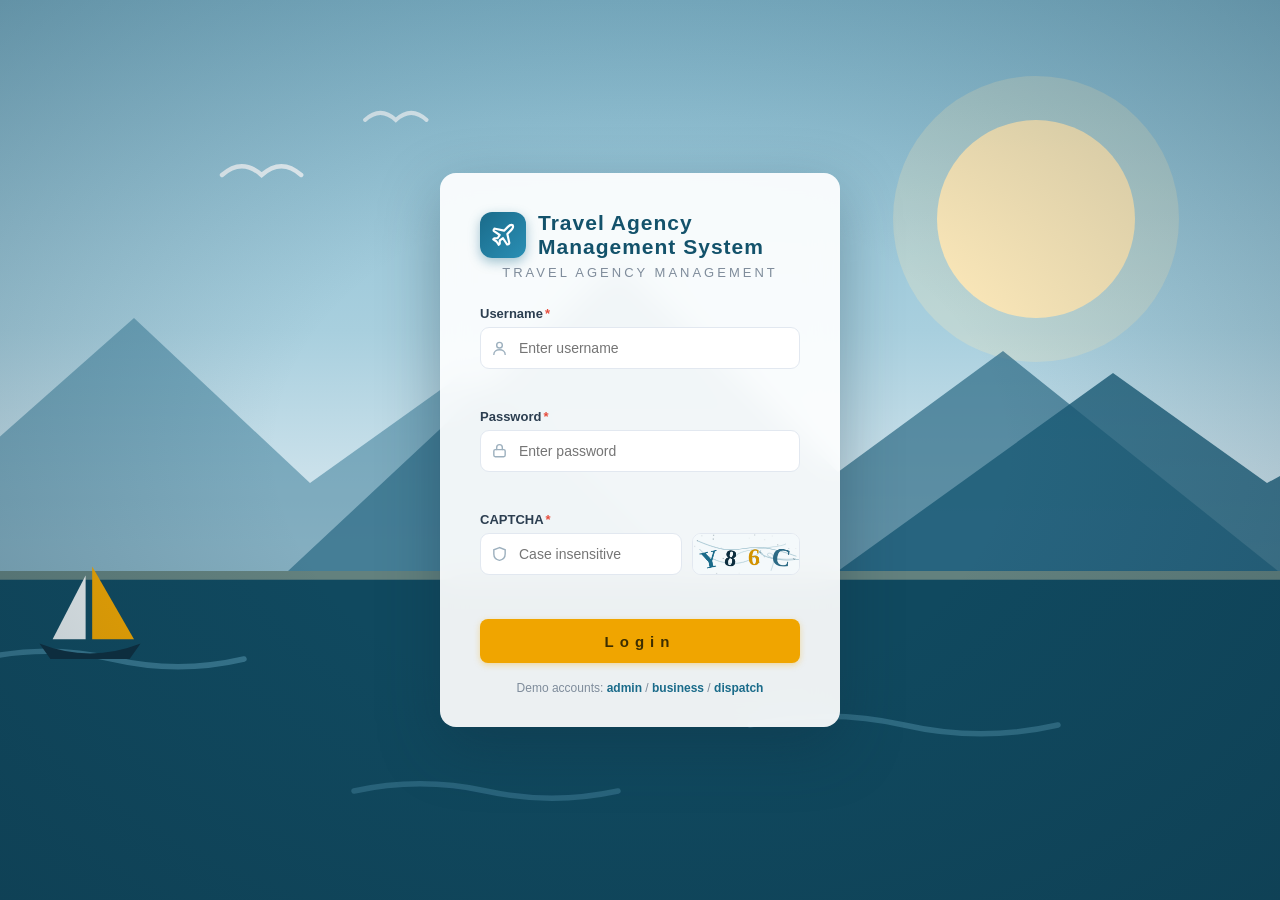
==== commit 275a3fa9: "fix(i18n): Add Route 按钮措辞修正 - crud_add 使用 entity 键（Route/Batch/Guide...）而非页面标题 - 新增 6 个 entity 键  Co" ====
--- a/webapp/src/main/webapp/index.html
+++ b/webapp/src/main/webapp/index.html
@@ -798,6 +798,12 @@
 form_submit:{zh:"提 交",en:"Submit"},
 crud_actions:{zh:"操作",en:"Actions"},
 crud_add:{zh:"新增{0}",en:"Add {0}"},
+route_entity:{zh:"线路",en:"Route"},
+batch_entity:{zh:"班次",en:"Batch"},
+guide_entity:{zh:"导游",en:"Guide"},
+hotel_entity:{zh:"宾馆",en:"Hotel"},
+tourist_entity:{zh:"游客",en:"Tourist"},
+users_entity:{zh:"用户",en:"User"},
 filter_all:{zh:"{0}（全部）",en:"{0} (All)"},
 ph_under_construction:{zh:"{0}页面待实现",en:"{0} page coming soon"},
 ph_uc_desc:{zh:"布局框架与设计风格确认后，将按计划逐页交付此模块。",en:"This module will be delivered as planned."},
@@ -2213,7 +2219,7 @@
           ${f.options.map(o => `<option>${o}</option>`).join("")}
         </select>`).join("")}
         <div class="spacer"></div>
-        <button class="btn btn-primary" data-r="add">＋ ${cfg.addLabel || t('crud_add', t(stem+'_title'))}</button>
+        <button class="btn btn-primary" data-r="add">＋ ${cfg.addLabel || t('crud_add', t(stem+'_entity'))}</button>
       </div>
       <div style="overflow-x:auto">
         <table>
